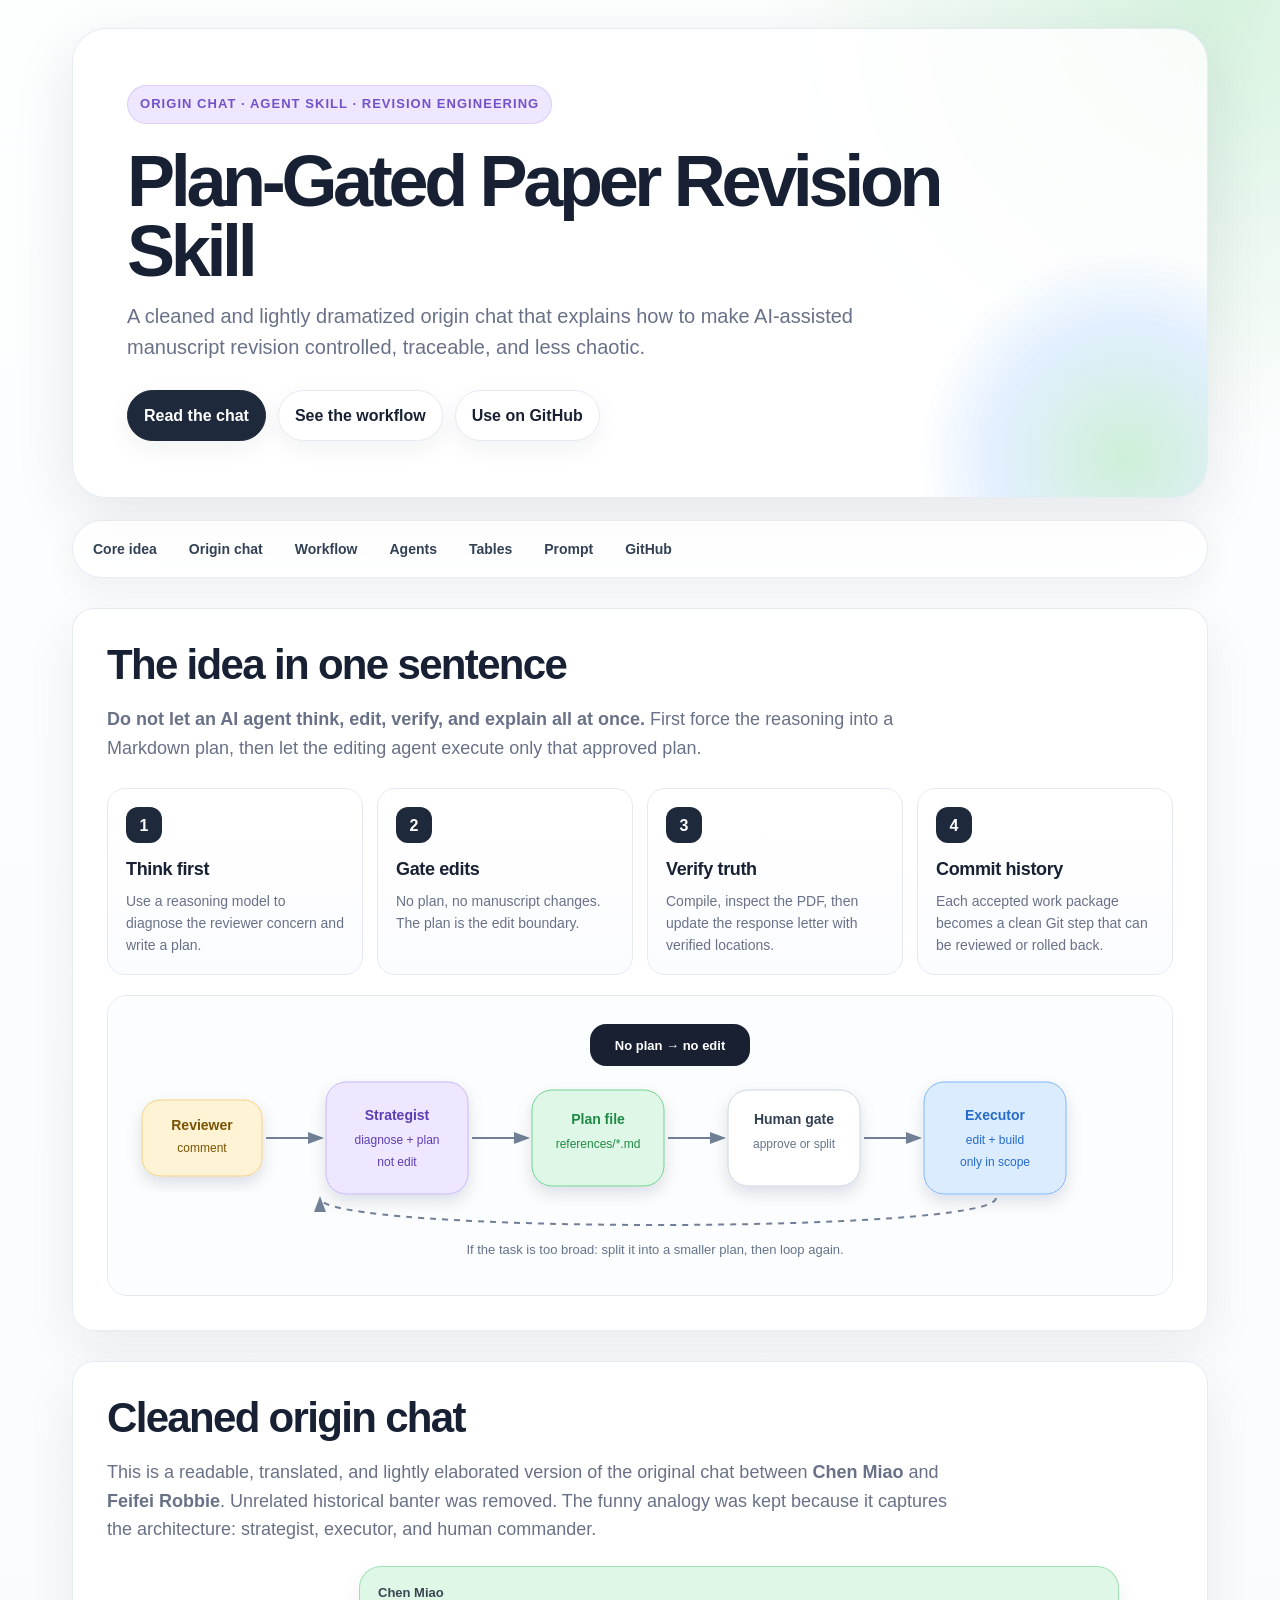
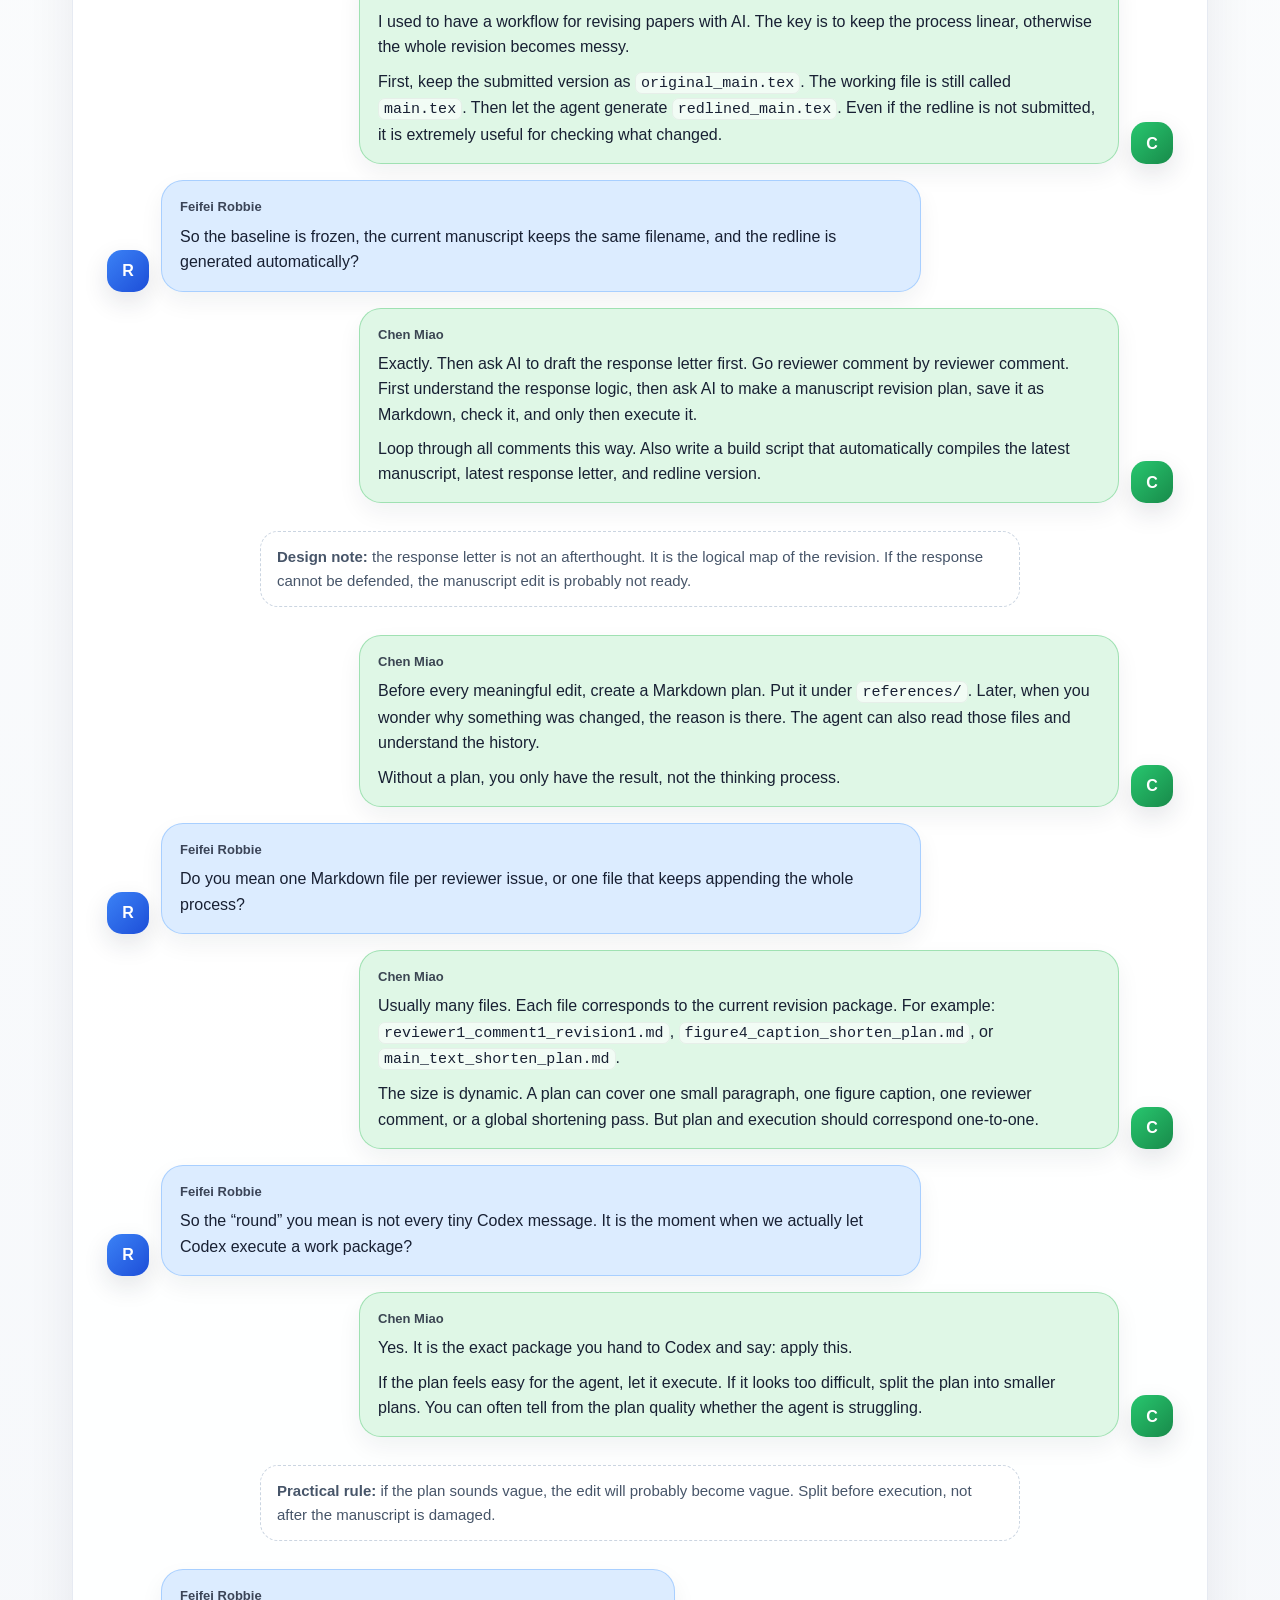
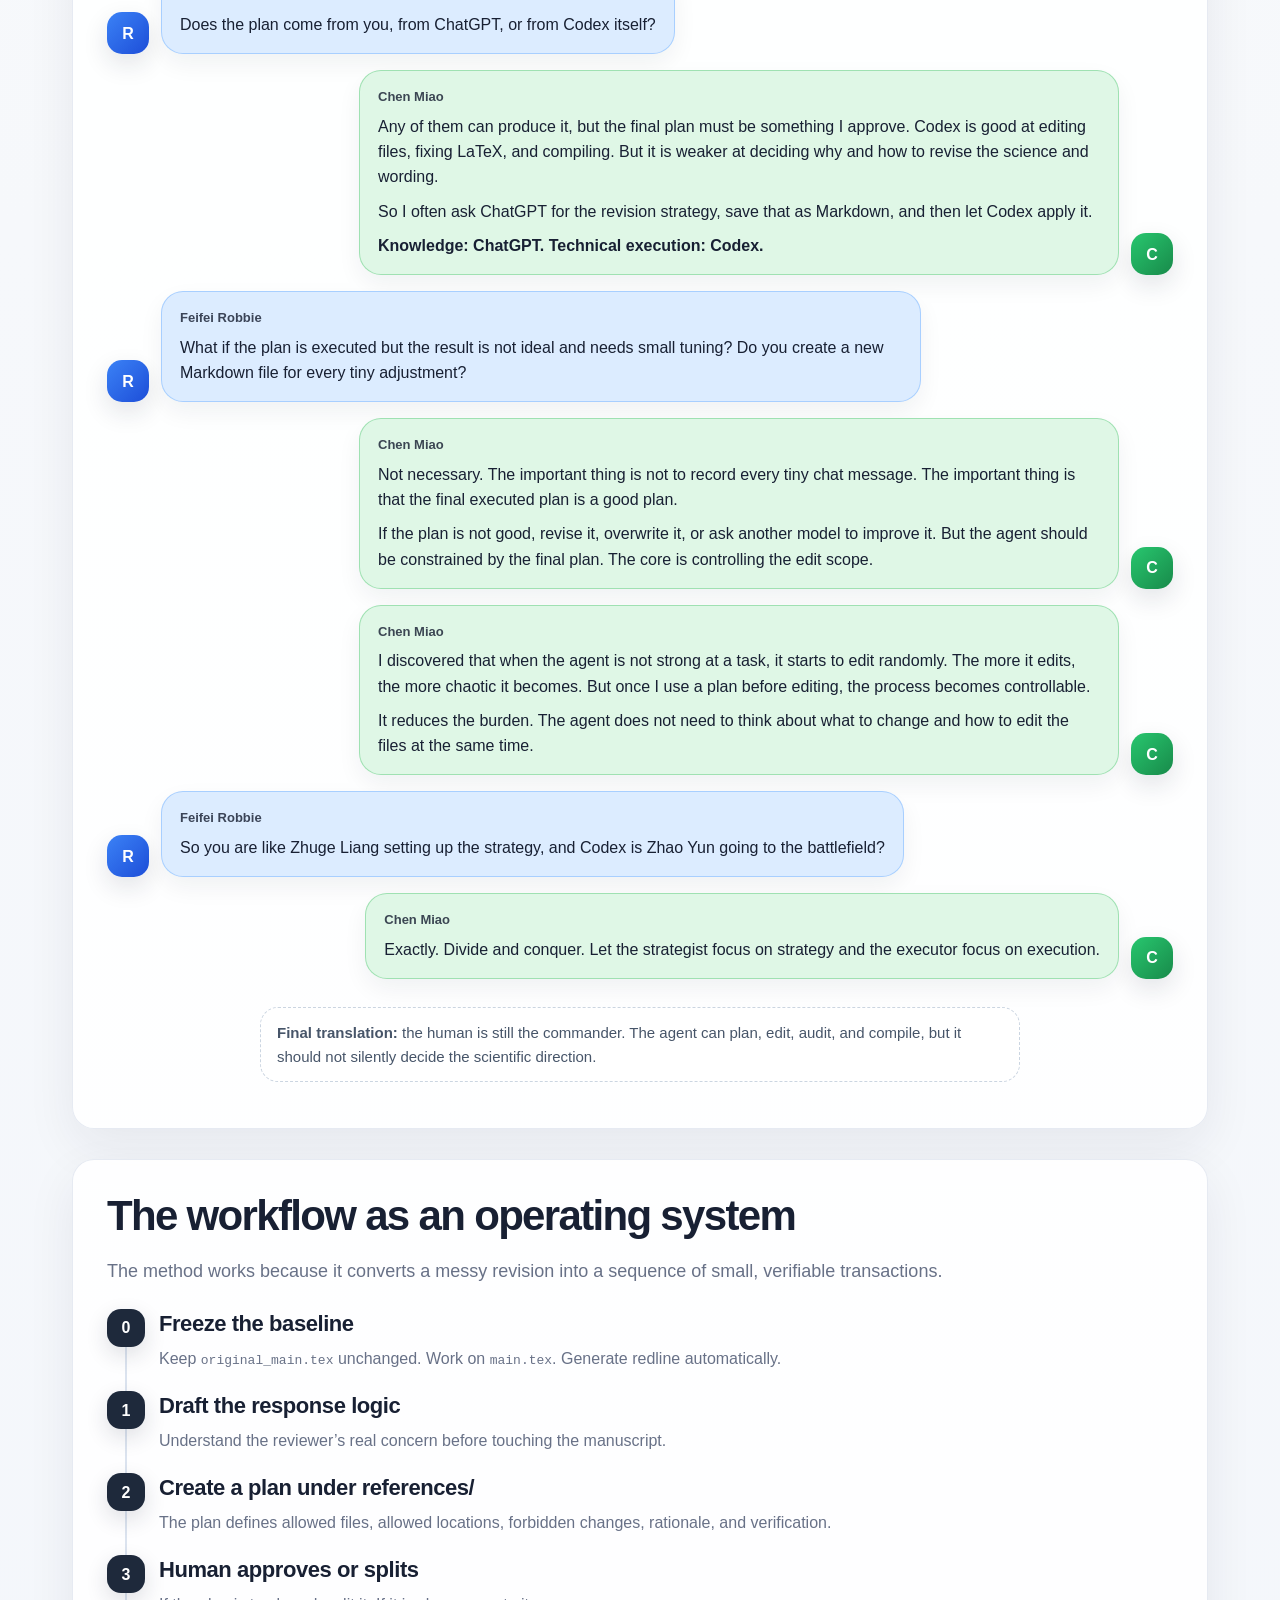
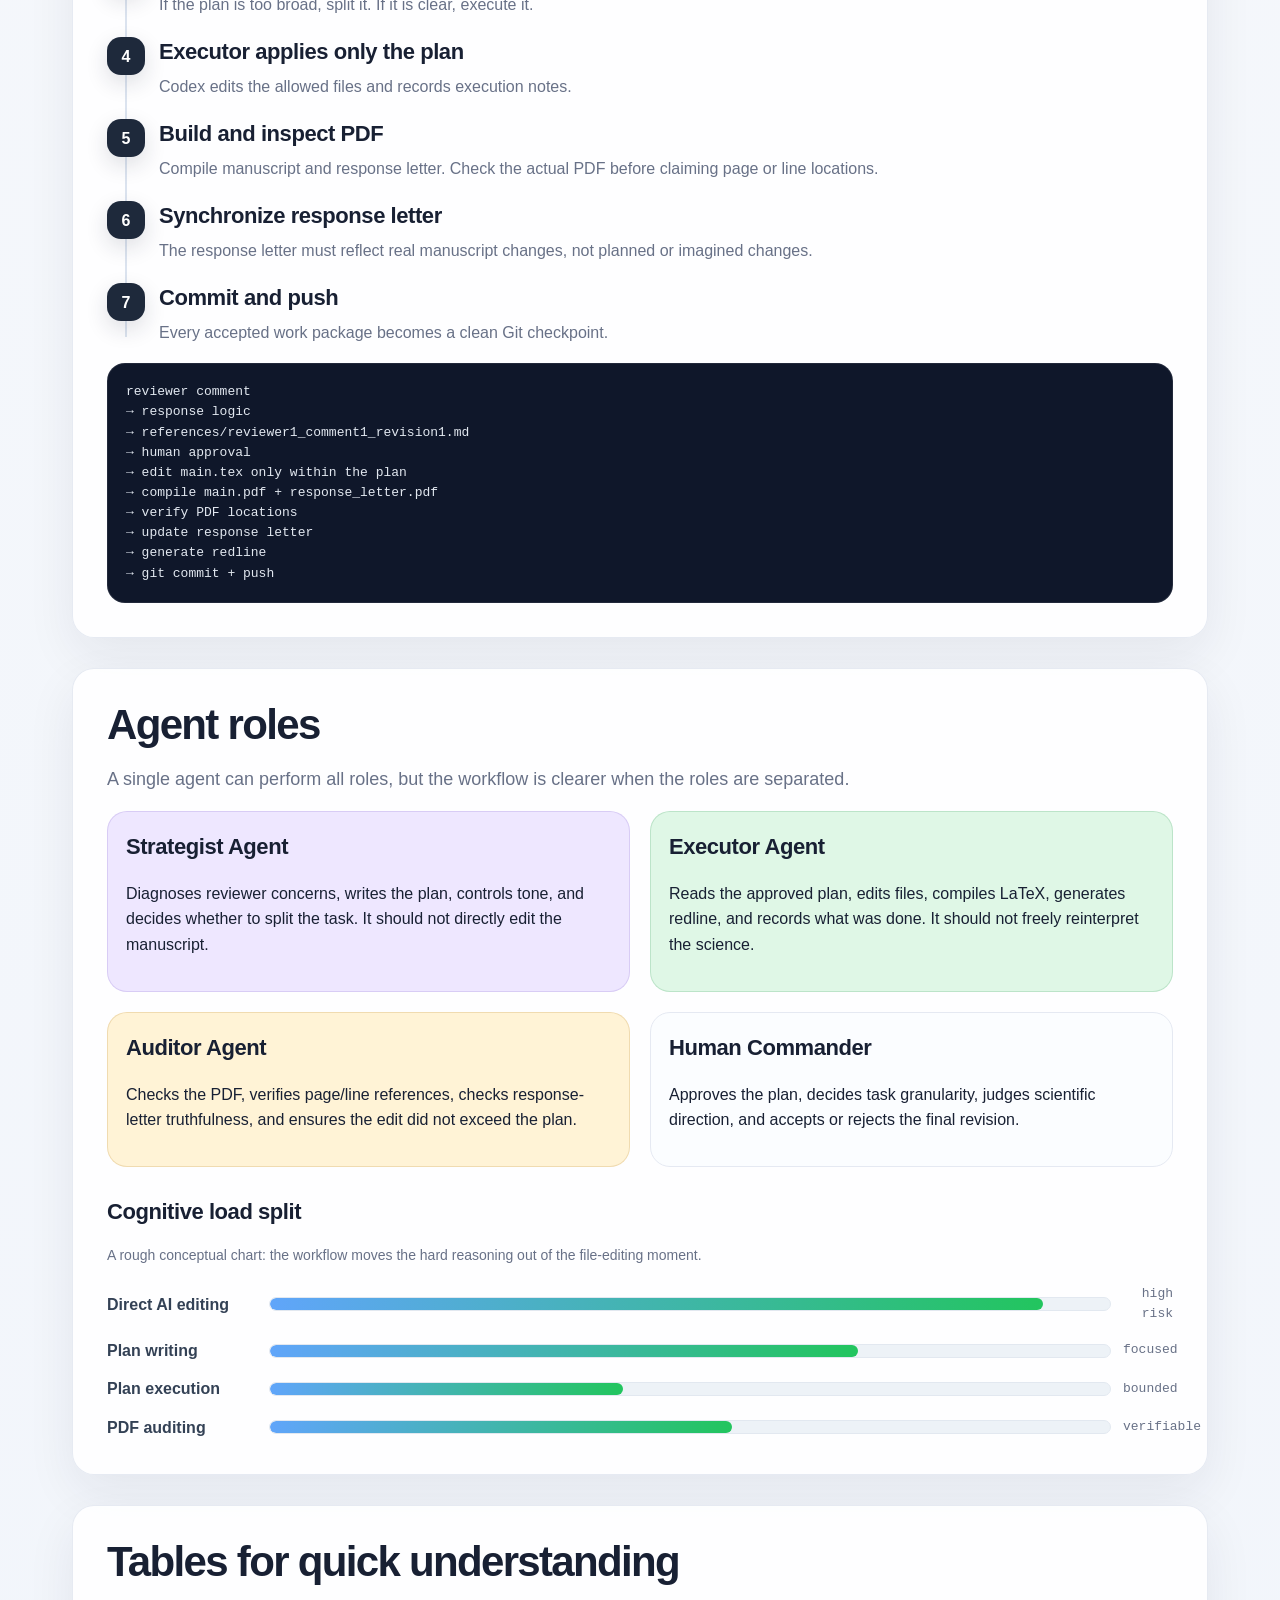
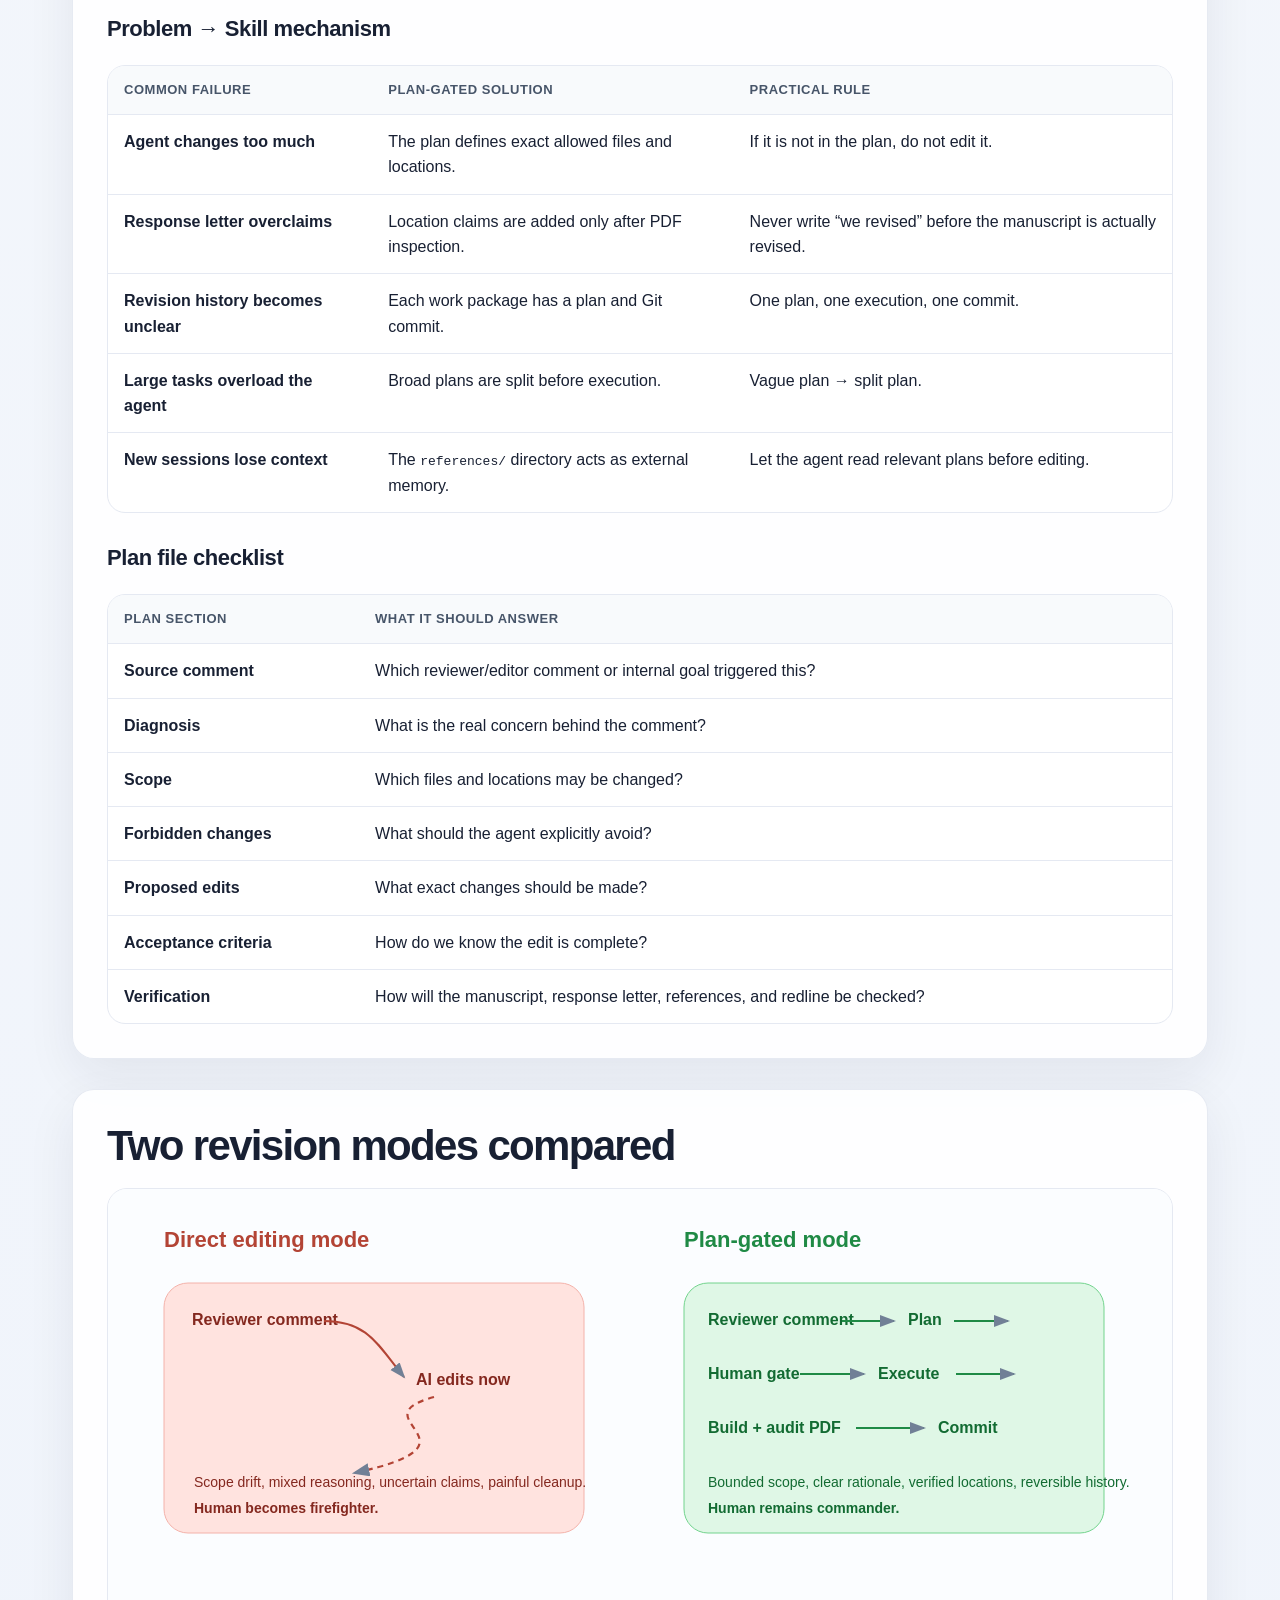
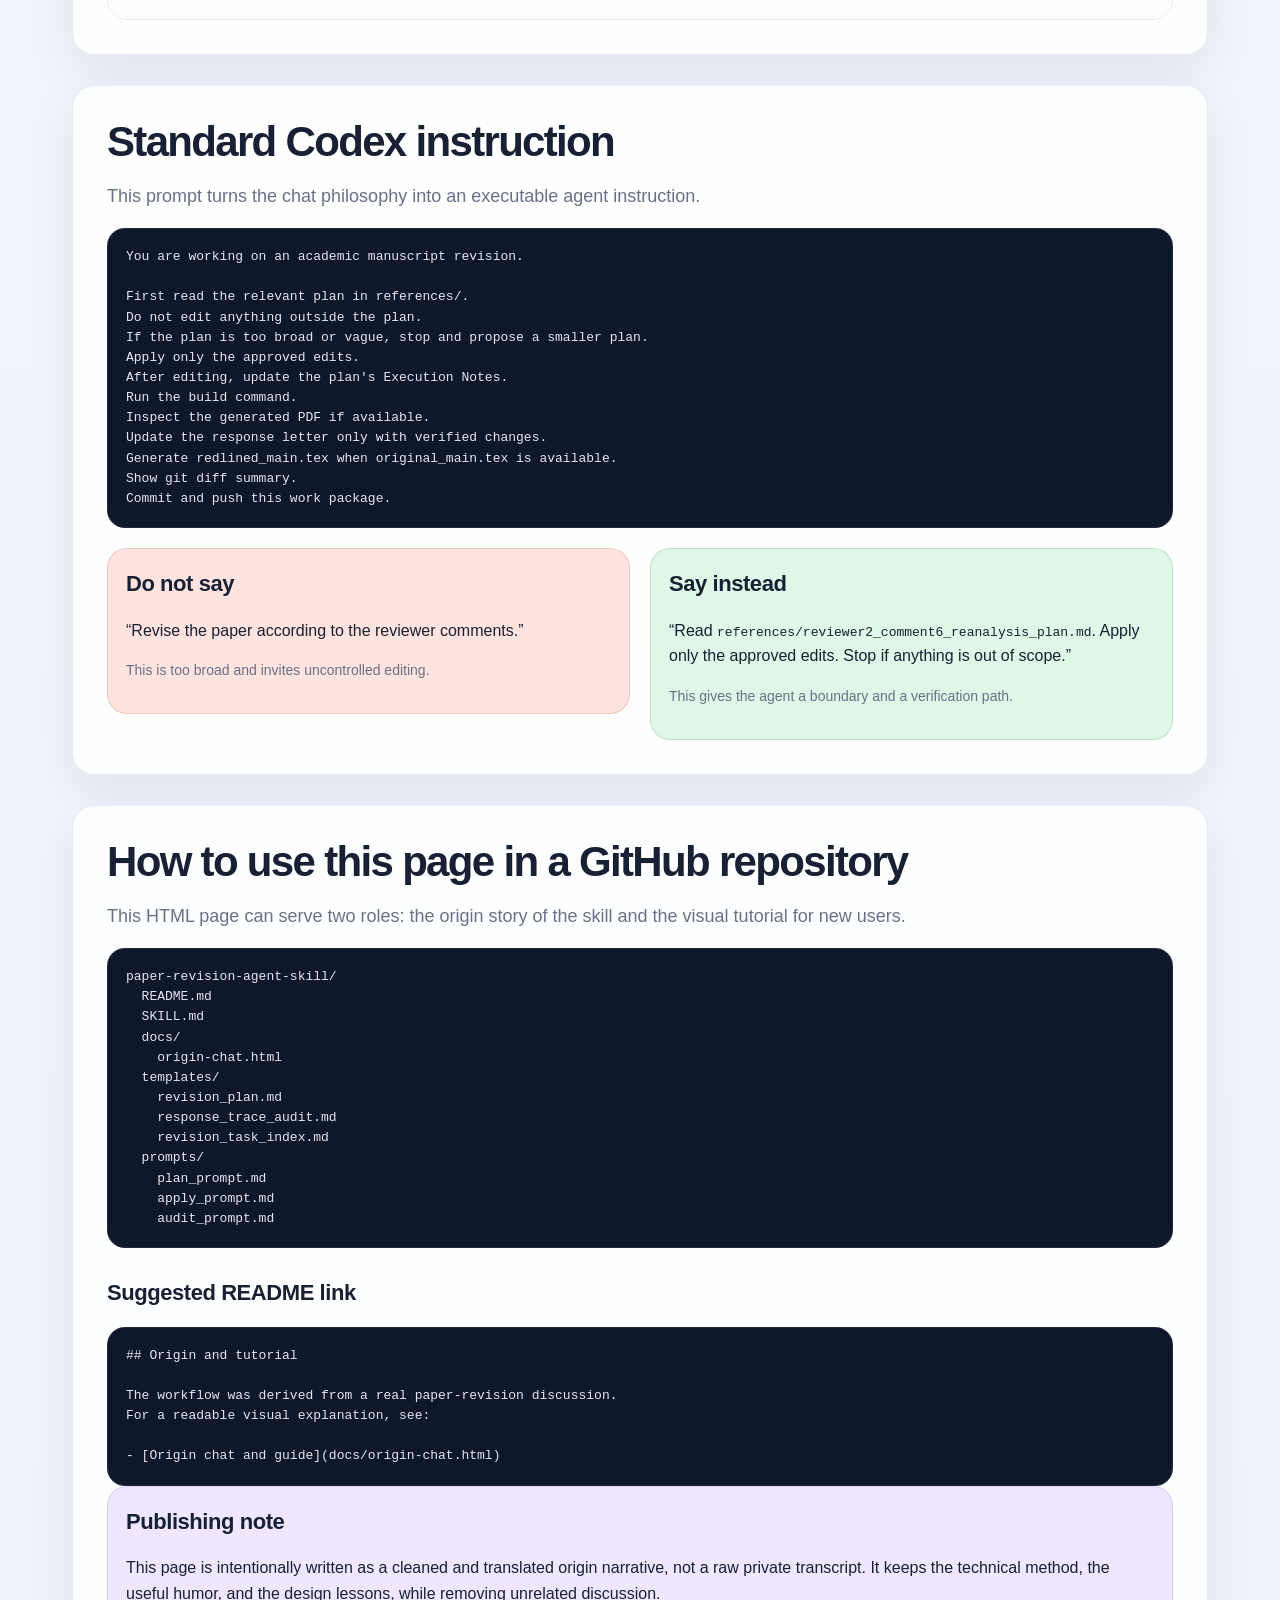
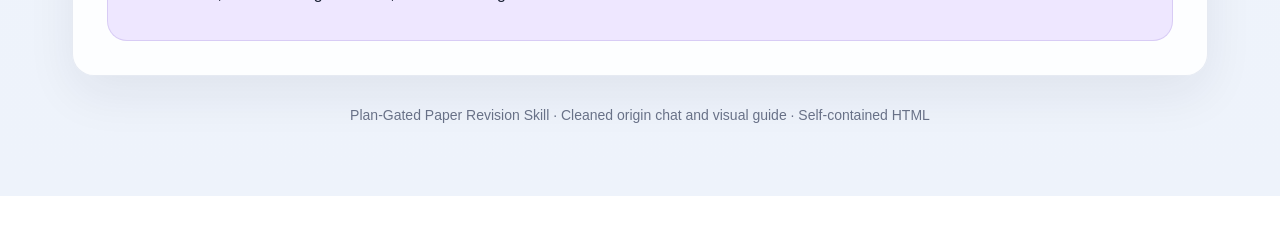
==== docs/origin-chat-downloaded-package.html @ bd3f69c6 "Import origin chat docs and templates" ====
<!doctype html>
<html lang="en">
<head>
  <meta charset="utf-8" />
  <meta name="viewport" content="width=device-width, initial-scale=1" />
  <title>Plan-Gated Paper Revision Skill — Origin Chat & Guide</title>
  <meta name="description" content="A cleaned, readable origin chat and practical guide for the Plan-Gated Paper Revision Skill." />
  <style>
    :root {
      --bg: #f6f8fb;
      --paper: #ffffff;
      --ink: #182033;
      --muted: #687187;
      --line: #e5e9f2;
      --blue: #dcecff;
      --blue-edge: #7fb8ff;
      --blue-strong: #246bca;
      --green: #dff7e6;
      --green-edge: #72d38d;
      --green-strong: #1f8a45;
      --purple: #eee7ff;
      --purple-strong: #7352c7;
      --amber: #fff3d6;
      --amber-strong: #ae7100;
      --red: #ffe3df;
      --red-strong: #b34435;
      --shadow: 0 18px 60px rgba(25, 33, 58, .10);
      --radius: 22px;
      --mono: ui-monospace, SFMono-Regular, Menlo, Monaco, Consolas, "Liberation Mono", monospace;
      --sans: -apple-system, BlinkMacSystemFont, "SF Pro Display", "SF Pro Text", Inter, Segoe UI, Roboto, Helvetica, Arial, sans-serif;
    }

    * { box-sizing: border-box; }
    html { scroll-behavior: smooth; }
    body {
      margin: 0;
      font-family: var(--sans);
      color: var(--ink);
      background:
        radial-gradient(circle at 8% -5%, rgba(127, 184, 255, .35), transparent 30rem),
        radial-gradient(circle at 95% 0%, rgba(114, 211, 141, .28), transparent 28rem),
        linear-gradient(180deg, #fdfefe 0%, var(--bg) 35%, #eef3fb 100%);
      line-height: 1.58;
    }

    a { color: var(--blue-strong); text-decoration: none; }
    a:hover { text-decoration: underline; }

    .page {
      max-width: 1180px;
      margin: 0 auto;
      padding: 28px 22px 70px;
    }

    .hero {
      position: relative;
      overflow: hidden;
      border: 1px solid rgba(229, 233, 242, .9);
      border-radius: 34px;
      background: rgba(255, 255, 255, .82);
      box-shadow: var(--shadow);
      padding: 56px 54px;
      backdrop-filter: blur(12px);
    }
    .hero:before {
      content: "";
      position: absolute;
      inset: auto -130px -170px auto;
      width: 420px;
      height: 420px;
      border-radius: 999px;
      background: radial-gradient(circle, rgba(114,211,141,.35), rgba(127,184,255,.22) 45%, transparent 70%);
      pointer-events: none;
    }
    .eyebrow {
      display: inline-flex;
      align-items: center;
      gap: 8px;
      font-size: 13px;
      letter-spacing: .08em;
      text-transform: uppercase;
      color: var(--purple-strong);
      background: var(--purple);
      border: 1px solid rgba(115,82,199,.16);
      border-radius: 999px;
      padding: 8px 12px;
      font-weight: 750;
    }
    h1 {
      margin: 22px 0 14px;
      font-size: clamp(38px, 6vw, 72px);
      line-height: .98;
      letter-spacing: -0.06em;
      max-width: 870px;
    }
    .subtitle {
      max-width: 770px;
      color: var(--muted);
      font-size: 20px;
      margin: 0;
    }
    .hero-actions {
      margin-top: 26px;
      display: flex;
      flex-wrap: wrap;
      gap: 12px;
    }
    .btn {
      display: inline-flex;
      align-items: center;
      justify-content: center;
      border-radius: 999px;
      padding: 12px 16px;
      font-weight: 740;
      border: 1px solid var(--line);
      background: white;
      color: var(--ink);
      box-shadow: 0 8px 24px rgba(25,33,58,.06);
    }
    .btn.primary {
      background: #1e293b;
      color: white;
      border-color: #1e293b;
    }

    .nav {
      position: sticky;
      top: 0;
      z-index: 4;
      margin: 22px 0;
      border: 1px solid rgba(229,233,242,.92);
      border-radius: 999px;
      background: rgba(255,255,255,.78);
      box-shadow: 0 12px 32px rgba(25,33,58,.06);
      backdrop-filter: blur(12px);
      padding: 8px;
      display: flex;
      gap: 8px;
      overflow-x: auto;
    }
    .nav a {
      white-space: nowrap;
      color: #334155;
      padding: 9px 12px;
      border-radius: 999px;
      font-weight: 650;
      font-size: 14px;
    }
    .nav a:hover {
      background: #f1f5f9;
      text-decoration: none;
    }

    section {
      margin-top: 30px;
      background: rgba(255,255,255,.88);
      border: 1px solid rgba(229,233,242,.95);
      border-radius: var(--radius);
      box-shadow: 0 18px 50px rgba(25,33,58,.07);
      padding: 34px;
    }
    section.flat { box-shadow: none; }
    h2 {
      margin: 0 0 14px;
      font-size: clamp(26px, 3.5vw, 42px);
      line-height: 1.05;
      letter-spacing: -0.04em;
    }
    h3 {
      margin: 28px 0 12px;
      font-size: 22px;
      letter-spacing: -0.02em;
    }
    .lead { color: var(--muted); font-size: 18px; max-width: 860px; }
    .small { color: var(--muted); font-size: 14px; }

    .cards {
      display: grid;
      grid-template-columns: repeat(4, 1fr);
      gap: 14px;
      margin-top: 26px;
    }
    .card {
      border: 1px solid var(--line);
      border-radius: 18px;
      padding: 18px;
      background: linear-gradient(180deg, #ffffff, #fbfcff);
      min-height: 150px;
    }
    .card .num {
      display: inline-grid;
      place-items: center;
      width: 36px;
      height: 36px;
      border-radius: 12px;
      color: white;
      background: #1e293b;
      font-weight: 800;
      margin-bottom: 12px;
    }
    .card h3 { margin: 0 0 6px; font-size: 18px; }
    .card p { margin: 0; color: var(--muted); font-size: 14px; }

    .diagram {
      overflow-x: auto;
      border: 1px solid var(--line);
      border-radius: 20px;
      background: #fbfdff;
      padding: 16px;
      margin-top: 20px;
    }
    svg text { font-family: var(--sans); }

    .chat-wrap {
      display: flex;
      flex-direction: column;
      gap: 16px;
      margin-top: 22px;
    }
    .msg-row {
      display: flex;
      align-items: flex-end;
      gap: 12px;
      max-width: 100%;
    }
    .msg-row.right { justify-content: flex-end; }
    .avatar {
      flex: 0 0 42px;
      width: 42px;
      height: 42px;
      border-radius: 15px;
      display: grid;
      place-items: center;
      color: white;
      font-weight: 850;
      box-shadow: 0 10px 26px rgba(25,33,58,.12);
    }
    .avatar.blue { background: linear-gradient(135deg, #3b82f6, #1d4ed8); }
    .avatar.green { background: linear-gradient(135deg, #28c76f, #188a4a); }
    .bubble {
      max-width: 760px;
      border-radius: 22px;
      padding: 16px 18px;
      border: 1px solid var(--line);
      box-shadow: 0 10px 25px rgba(25,33,58,.06);
      position: relative;
    }
    .bubble.blue {
      background: var(--blue);
      border-color: rgba(127,184,255,.55);
    }
    .bubble.green {
      background: var(--green);
      border-color: rgba(114,211,141,.58);
    }
    .bubble .name {
      font-size: 13px;
      font-weight: 820;
      margin-bottom: 6px;
      opacity: .82;
    }
    .bubble p { margin: 0 0 9px; }
    .bubble p:last-child { margin-bottom: 0; }
    .bubble ul { margin: 8px 0 0 20px; padding: 0; }
    .bubble code, .inline-code {
      font-family: var(--mono);
      font-size: .94em;
      background: rgba(255,255,255,.62);
      border: 1px solid rgba(0,0,0,.05);
      border-radius: 7px;
      padding: 1px 5px;
    }
    .aside-note {
      margin: 12px auto;
      max-width: 760px;
      background: #ffffff;
      border: 1px dashed #cbd5e1;
      color: #475569;
      border-radius: 18px;
      padding: 13px 16px;
      font-size: 15px;
    }

    .two-col {
      display: grid;
      grid-template-columns: 1fr 1fr;
      gap: 20px;
      align-items: start;
    }
    .callout {
      border-radius: 20px;
      border: 1px solid var(--line);
      padding: 18px;
      background: #fbfdff;
    }
    .callout h3 { margin-top: 0; }
    .callout.warning { background: var(--amber); border-color: rgba(174,113,0,.18); }
    .callout.success { background: var(--green); border-color: rgba(31,138,69,.18); }
    .callout.danger { background: var(--red); border-color: rgba(179,68,53,.18); }
    .callout.purple { background: var(--purple); border-color: rgba(115,82,199,.18); }

    table {
      width: 100%;
      border-collapse: separate;
      border-spacing: 0;
      overflow: hidden;
      border: 1px solid var(--line);
      border-radius: 18px;
      background: white;
      margin-top: 18px;
    }
    th, td {
      padding: 14px 16px;
      text-align: left;
      vertical-align: top;
      border-bottom: 1px solid var(--line);
    }
    th {
      background: #f8fafc;
      font-size: 13px;
      letter-spacing: .04em;
      text-transform: uppercase;
      color: #475569;
    }
    tr:last-child td { border-bottom: none; }
    td:first-child { font-weight: 720; }

    pre {
      margin: 16px 0 0;
      padding: 18px;
      border-radius: 18px;
      background: #0f172a;
      color: #e2e8f0;
      overflow-x: auto;
      font-family: var(--mono);
      font-size: 13px;
      line-height: 1.55;
      border: 1px solid rgba(255,255,255,.08);
    }

    .bars { display: grid; gap: 13px; margin-top: 18px; }
    .bar-line { display: grid; grid-template-columns: 150px 1fr 50px; gap: 12px; align-items: center; }
    .bar-label { color: #334155; font-weight: 700; }
    .bar-track { height: 14px; border-radius: 999px; background: #edf2f7; overflow: hidden; border: 1px solid #e2e8f0; }
    .bar-fill { height: 100%; border-radius: 999px; background: linear-gradient(90deg, #60a5fa, #22c55e); }
    .bar-value { text-align: right; color: var(--muted); font-family: var(--mono); font-size: 13px; }

    .timeline { margin-top: 22px; position: relative; }
    .timeline:before {
      content: "";
      position: absolute;
      left: 18px;
      top: 8px;
      bottom: 8px;
      width: 2px;
      background: #dbe3ef;
    }
    .tl-item {
      position: relative;
      padding-left: 52px;
      margin: 18px 0;
    }
    .tl-dot {
      position: absolute;
      left: 0;
      top: 2px;
      width: 38px;
      height: 38px;
      border-radius: 14px;
      display: grid;
      place-items: center;
      background: #1e293b;
      color: white;
      font-weight: 850;
      box-shadow: 0 8px 22px rgba(25,33,58,.14);
    }
    .tl-item h3 { margin: 0 0 4px; }
    .tl-item p { margin: 0; color: var(--muted); }

    .footer {
      margin: 28px 0 0;
      text-align: center;
      color: var(--muted);
      font-size: 14px;
    }

    @media (max-width: 880px) {
      .hero { padding: 38px 26px; }
      .cards, .two-col { grid-template-columns: 1fr; }
      section { padding: 24px; }
      .bubble { max-width: calc(100vw - 110px); }
      .bar-line { grid-template-columns: 1fr; gap: 6px; }
      .bar-value { text-align: left; }
    }

    @media print {
      body { background: white; }
      .nav, .hero-actions { display: none; }
      section, .hero { box-shadow: none; break-inside: avoid; }
      .bubble { box-shadow: none; }
    }
  </style>
</head>
<body>
  <main class="page">
    <header class="hero">
      <span class="eyebrow">Origin chat · Agent skill · Revision engineering</span>
      <h1>Plan-Gated Paper Revision Skill</h1>
      <p class="subtitle">A cleaned and lightly dramatized origin chat that explains how to make AI-assisted manuscript revision controlled, traceable, and less chaotic.</p>
      <div class="hero-actions">
        <a class="btn primary" href="#chat">Read the chat</a>
        <a class="btn" href="#workflow">See the workflow</a>
        <a class="btn" href="#github">Use on GitHub</a>
      </div>
    </header>

    <nav class="nav" aria-label="Table of contents">
      <a href="#idea">Core idea</a>
      <a href="#chat">Origin chat</a>
      <a href="#workflow">Workflow</a>
      <a href="#roles">Agents</a>
      <a href="#tables">Tables</a>
      <a href="#prompt">Prompt</a>
      <a href="#github">GitHub</a>
    </nav>

    <section id="idea">
      <h2>The idea in one sentence</h2>
      <p class="lead"><strong>Do not let an AI agent think, edit, verify, and explain all at once.</strong> First force the reasoning into a Markdown plan, then let the editing agent execute only that approved plan.</p>
      <div class="cards">
        <article class="card">
          <div class="num">1</div>
          <h3>Think first</h3>
          <p>Use a reasoning model to diagnose the reviewer concern and write a plan.</p>
        </article>
        <article class="card">
          <div class="num">2</div>
          <h3>Gate edits</h3>
          <p>No plan, no manuscript changes. The plan is the edit boundary.</p>
        </article>
        <article class="card">
          <div class="num">3</div>
          <h3>Verify truth</h3>
          <p>Compile, inspect the PDF, then update the response letter with verified locations.</p>
        </article>
        <article class="card">
          <div class="num">4</div>
          <h3>Commit history</h3>
          <p>Each accepted work package becomes a clean Git step that can be reviewed or rolled back.</p>
        </article>
      </div>

      <div class="diagram" aria-label="Plan gated workflow diagram">
        <svg width="1040" height="260" viewBox="0 0 1040 260" role="img" aria-label="Reviewer comment goes to strategist, plan, human approval, executor, build, auditor, response letter and git.">
          <defs>
            <marker id="arrow" markerWidth="10" markerHeight="10" refX="7" refY="3" orient="auto" markerUnits="strokeWidth">
              <path d="M0,0 L0,6 L8,3 z" fill="#718096" />
            </marker>
            <filter id="softShadow" x="-20%" y="-20%" width="140%" height="140%">
              <feDropShadow dx="0" dy="7" stdDeviation="8" flood-color="#19213a" flood-opacity="0.12"/>
            </filter>
          </defs>
          <rect x="18" y="88" width="120" height="76" rx="18" fill="#fff3d6" stroke="#f3d084" filter="url(#softShadow)" />
          <text x="78" y="118" text-anchor="middle" font-size="14" font-weight="800" fill="#7a5200">Reviewer</text>
          <text x="78" y="140" text-anchor="middle" font-size="12" fill="#7a5200">comment</text>

          <path d="M142 126 C168 126 174 126 198 126" stroke="#718096" stroke-width="2" fill="none" marker-end="url(#arrow)"/>

          <rect x="202" y="70" width="142" height="112" rx="20" fill="#eee7ff" stroke="#c7b8ff" filter="url(#softShadow)" />
          <text x="273" y="108" text-anchor="middle" font-size="14" font-weight="800" fill="#5d3eb2">Strategist</text>
          <text x="273" y="132" text-anchor="middle" font-size="12" fill="#5d3eb2">diagnose + plan</text>
          <text x="273" y="154" text-anchor="middle" font-size="12" fill="#5d3eb2">not edit</text>

          <path d="M348 126 C374 126 380 126 404 126" stroke="#718096" stroke-width="2" fill="none" marker-end="url(#arrow)"/>

          <rect x="408" y="78" width="132" height="96" rx="20" fill="#dff7e6" stroke="#72d38d" filter="url(#softShadow)" />
          <text x="474" y="112" text-anchor="middle" font-size="14" font-weight="800" fill="#1f8a45">Plan file</text>
          <text x="474" y="136" text-anchor="middle" font-size="12" fill="#1f8a45">references/*.md</text>

          <path d="M544 126 C570 126 576 126 600 126" stroke="#718096" stroke-width="2" fill="none" marker-end="url(#arrow)"/>

          <rect x="604" y="78" width="132" height="96" rx="20" fill="#ffffff" stroke="#cbd5e1" filter="url(#softShadow)" />
          <text x="670" y="112" text-anchor="middle" font-size="14" font-weight="800" fill="#334155">Human gate</text>
          <text x="670" y="136" text-anchor="middle" font-size="12" fill="#64748b">approve or split</text>

          <path d="M740 126 C766 126 772 126 796 126" stroke="#718096" stroke-width="2" fill="none" marker-end="url(#arrow)"/>

          <rect x="800" y="70" width="142" height="112" rx="20" fill="#dcecff" stroke="#7fb8ff" filter="url(#softShadow)" />
          <text x="871" y="108" text-anchor="middle" font-size="14" font-weight="800" fill="#246bca">Executor</text>
          <text x="871" y="132" text-anchor="middle" font-size="12" fill="#246bca">edit + build</text>
          <text x="871" y="154" text-anchor="middle" font-size="12" fill="#246bca">only in scope</text>

          <path d="M872 186 C872 222 196 222 196 186" stroke="#718096" stroke-width="2" fill="none" stroke-dasharray="6 6" marker-end="url(#arrow)"/>
          <text x="531" y="242" text-anchor="middle" font-size="13" fill="#64748b">If the task is too broad: split it into a smaller plan, then loop again.</text>

          <rect x="466" y="12" width="160" height="42" rx="16" fill="#0f172a" opacity=".96"/>
          <text x="546" y="38" text-anchor="middle" font-size="13" font-weight="800" fill="#fff">No plan → no edit</text>
        </svg>
      </div>
    </section>

    <section id="chat">
      <h2>Cleaned origin chat</h2>
      <p class="lead">This is a readable, translated, and lightly elaborated version of the original chat between <strong>Chen Miao</strong> and <strong>Feifei Robbie</strong>. Unrelated historical banter was removed. The funny analogy was kept because it captures the architecture: strategist, executor, and human commander.</p>

      <div class="chat-wrap">
        <div class="msg-row right">
          <div class="bubble green">
            <div class="name">Chen Miao</div>
            <p>I used to have a workflow for revising papers with AI. The key is to keep the process linear, otherwise the whole revision becomes messy.</p>
            <p>First, keep the submitted version as <code>original_main.tex</code>. The working file is still called <code>main.tex</code>. Then let the agent generate <code>redlined_main.tex</code>. Even if the redline is not submitted, it is extremely useful for checking what changed.</p>
          </div>
          <div class="avatar green">C</div>
        </div>

        <div class="msg-row">
          <div class="avatar blue">R</div>
          <div class="bubble blue">
            <div class="name">Feifei Robbie</div>
            <p>So the baseline is frozen, the current manuscript keeps the same filename, and the redline is generated automatically?</p>
          </div>
        </div>

        <div class="msg-row right">
          <div class="bubble green">
            <div class="name">Chen Miao</div>
            <p>Exactly. Then ask AI to draft the response letter first. Go reviewer comment by reviewer comment. First understand the response logic, then ask AI to make a manuscript revision plan, save it as Markdown, check it, and only then execute it.</p>
            <p>Loop through all comments this way. Also write a build script that automatically compiles the latest manuscript, latest response letter, and redline version.</p>
          </div>
          <div class="avatar green">C</div>
        </div>

        <div class="aside-note"><strong>Design note:</strong> the response letter is not an afterthought. It is the logical map of the revision. If the response cannot be defended, the manuscript edit is probably not ready.</div>

        <div class="msg-row right">
          <div class="bubble green">
            <div class="name">Chen Miao</div>
            <p>Before every meaningful edit, create a Markdown plan. Put it under <code>references/</code>. Later, when you wonder why something was changed, the reason is there. The agent can also read those files and understand the history.</p>
            <p>Without a plan, you only have the result, not the thinking process.</p>
          </div>
          <div class="avatar green">C</div>
        </div>

        <div class="msg-row">
          <div class="avatar blue">R</div>
          <div class="bubble blue">
            <div class="name">Feifei Robbie</div>
            <p>Do you mean one Markdown file per reviewer issue, or one file that keeps appending the whole process?</p>
          </div>
        </div>

        <div class="msg-row right">
          <div class="bubble green">
            <div class="name">Chen Miao</div>
            <p>Usually many files. Each file corresponds to the current revision package. For example: <code>reviewer1_comment1_revision1.md</code>, <code>figure4_caption_shorten_plan.md</code>, or <code>main_text_shorten_plan.md</code>.</p>
            <p>The size is dynamic. A plan can cover one small paragraph, one figure caption, one reviewer comment, or a global shortening pass. But plan and execution should correspond one-to-one.</p>
          </div>
          <div class="avatar green">C</div>
        </div>

        <div class="msg-row">
          <div class="avatar blue">R</div>
          <div class="bubble blue">
            <div class="name">Feifei Robbie</div>
            <p>So the “round” you mean is not every tiny Codex message. It is the moment when we actually let Codex execute a work package?</p>
          </div>
        </div>

        <div class="msg-row right">
          <div class="bubble green">
            <div class="name">Chen Miao</div>
            <p>Yes. It is the exact package you hand to Codex and say: apply this.</p>
            <p>If the plan feels easy for the agent, let it execute. If it looks too difficult, split the plan into smaller plans. You can often tell from the plan quality whether the agent is struggling.</p>
          </div>
          <div class="avatar green">C</div>
        </div>

        <div class="aside-note"><strong>Practical rule:</strong> if the plan sounds vague, the edit will probably become vague. Split before execution, not after the manuscript is damaged.</div>

        <div class="msg-row">
          <div class="avatar blue">R</div>
          <div class="bubble blue">
            <div class="name">Feifei Robbie</div>
            <p>Does the plan come from you, from ChatGPT, or from Codex itself?</p>
          </div>
        </div>

        <div class="msg-row right">
          <div class="bubble green">
            <div class="name">Chen Miao</div>
            <p>Any of them can produce it, but the final plan must be something I approve. Codex is good at editing files, fixing LaTeX, and compiling. But it is weaker at deciding why and how to revise the science and wording.</p>
            <p>So I often ask ChatGPT for the revision strategy, save that as Markdown, and then let Codex apply it.</p>
            <p><strong>Knowledge: ChatGPT. Technical execution: Codex.</strong></p>
          </div>
          <div class="avatar green">C</div>
        </div>

        <div class="msg-row">
          <div class="avatar blue">R</div>
          <div class="bubble blue">
            <div class="name">Feifei Robbie</div>
            <p>What if the plan is executed but the result is not ideal and needs small tuning? Do you create a new Markdown file for every tiny adjustment?</p>
          </div>
        </div>

        <div class="msg-row right">
          <div class="bubble green">
            <div class="name">Chen Miao</div>
            <p>Not necessary. The important thing is not to record every tiny chat message. The important thing is that the final executed plan is a good plan.</p>
            <p>If the plan is not good, revise it, overwrite it, or ask another model to improve it. But the agent should be constrained by the final plan. The core is controlling the edit scope.</p>
          </div>
          <div class="avatar green">C</div>
        </div>

        <div class="msg-row right">
          <div class="bubble green">
            <div class="name">Chen Miao</div>
            <p>I discovered that when the agent is not strong at a task, it starts to edit randomly. The more it edits, the more chaotic it becomes. But once I use a plan before editing, the process becomes controllable.</p>
            <p>It reduces the burden. The agent does not need to think about what to change and how to edit the files at the same time.</p>
          </div>
          <div class="avatar green">C</div>
        </div>

        <div class="msg-row">
          <div class="avatar blue">R</div>
          <div class="bubble blue">
            <div class="name">Feifei Robbie</div>
            <p>So you are like Zhuge Liang setting up the strategy, and Codex is Zhao Yun going to the battlefield?</p>
          </div>
        </div>

        <div class="msg-row right">
          <div class="bubble green">
            <div class="name">Chen Miao</div>
            <p>Exactly. Divide and conquer. Let the strategist focus on strategy and the executor focus on execution.</p>
          </div>
          <div class="avatar green">C</div>
        </div>

        <div class="aside-note"><strong>Final translation:</strong> the human is still the commander. The agent can plan, edit, audit, and compile, but it should not silently decide the scientific direction.</div>
      </div>
    </section>

    <section id="workflow">
      <h2>The workflow as an operating system</h2>
      <p class="lead">The method works because it converts a messy revision into a sequence of small, verifiable transactions.</p>

      <div class="timeline">
        <div class="tl-item">
          <div class="tl-dot">0</div>
          <h3>Freeze the baseline</h3>
          <p>Keep <code>original_main.tex</code> unchanged. Work on <code>main.tex</code>. Generate redline automatically.</p>
        </div>
        <div class="tl-item">
          <div class="tl-dot">1</div>
          <h3>Draft the response logic</h3>
          <p>Understand the reviewer’s real concern before touching the manuscript.</p>
        </div>
        <div class="tl-item">
          <div class="tl-dot">2</div>
          <h3>Create a plan under references/</h3>
          <p>The plan defines allowed files, allowed locations, forbidden changes, rationale, and verification.</p>
        </div>
        <div class="tl-item">
          <div class="tl-dot">3</div>
          <h3>Human approves or splits</h3>
          <p>If the plan is too broad, split it. If it is clear, execute it.</p>
        </div>
        <div class="tl-item">
          <div class="tl-dot">4</div>
          <h3>Executor applies only the plan</h3>
          <p>Codex edits the allowed files and records execution notes.</p>
        </div>
        <div class="tl-item">
          <div class="tl-dot">5</div>
          <h3>Build and inspect PDF</h3>
          <p>Compile manuscript and response letter. Check the actual PDF before claiming page or line locations.</p>
        </div>
        <div class="tl-item">
          <div class="tl-dot">6</div>
          <h3>Synchronize response letter</h3>
          <p>The response letter must reflect real manuscript changes, not planned or imagined changes.</p>
        </div>
        <div class="tl-item">
          <div class="tl-dot">7</div>
          <h3>Commit and push</h3>
          <p>Every accepted work package becomes a clean Git checkpoint.</p>
        </div>
      </div>

      <pre><code>reviewer comment
→ response logic
→ references/reviewer1_comment1_revision1.md
→ human approval
→ edit main.tex only within the plan
→ compile main.pdf + response_letter.pdf
→ verify PDF locations
→ update response letter
→ generate redline
→ git commit + push</code></pre>
    </section>

    <section id="roles">
      <h2>Agent roles</h2>
      <p class="lead">A single agent can perform all roles, but the workflow is clearer when the roles are separated.</p>
      <div class="two-col">
        <div class="callout purple">
          <h3>Strategist Agent</h3>
          <p>Diagnoses reviewer concerns, writes the plan, controls tone, and decides whether to split the task. It should not directly edit the manuscript.</p>
        </div>
        <div class="callout success">
          <h3>Executor Agent</h3>
          <p>Reads the approved plan, edits files, compiles LaTeX, generates redline, and records what was done. It should not freely reinterpret the science.</p>
        </div>
        <div class="callout warning">
          <h3>Auditor Agent</h3>
          <p>Checks the PDF, verifies page/line references, checks response-letter truthfulness, and ensures the edit did not exceed the plan.</p>
        </div>
        <div class="callout">
          <h3>Human Commander</h3>
          <p>Approves the plan, decides task granularity, judges scientific direction, and accepts or rejects the final revision.</p>
        </div>
      </div>

      <h3>Cognitive load split</h3>
      <p class="small">A rough conceptual chart: the workflow moves the hard reasoning out of the file-editing moment.</p>
      <div class="bars">
        <div class="bar-line"><div class="bar-label">Direct AI editing</div><div class="bar-track"><div class="bar-fill" style="width: 92%"></div></div><div class="bar-value">high risk</div></div>
        <div class="bar-line"><div class="bar-label">Plan writing</div><div class="bar-track"><div class="bar-fill" style="width: 70%"></div></div><div class="bar-value">focused</div></div>
        <div class="bar-line"><div class="bar-label">Plan execution</div><div class="bar-track"><div class="bar-fill" style="width: 42%"></div></div><div class="bar-value">bounded</div></div>
        <div class="bar-line"><div class="bar-label">PDF auditing</div><div class="bar-track"><div class="bar-fill" style="width: 55%"></div></div><div class="bar-value">verifiable</div></div>
      </div>
    </section>

    <section id="tables">
      <h2>Tables for quick understanding</h2>

      <h3>Problem → Skill mechanism</h3>
      <table>
        <thead>
          <tr><th>Common failure</th><th>Plan-gated solution</th><th>Practical rule</th></tr>
        </thead>
        <tbody>
          <tr><td>Agent changes too much</td><td>The plan defines exact allowed files and locations.</td><td>If it is not in the plan, do not edit it.</td></tr>
          <tr><td>Response letter overclaims</td><td>Location claims are added only after PDF inspection.</td><td>Never write “we revised” before the manuscript is actually revised.</td></tr>
          <tr><td>Revision history becomes unclear</td><td>Each work package has a plan and Git commit.</td><td>One plan, one execution, one commit.</td></tr>
          <tr><td>Large tasks overload the agent</td><td>Broad plans are split before execution.</td><td>Vague plan → split plan.</td></tr>
          <tr><td>New sessions lose context</td><td>The <code>references/</code> directory acts as external memory.</td><td>Let the agent read relevant plans before editing.</td></tr>
        </tbody>
      </table>

      <h3>Plan file checklist</h3>
      <table>
        <thead>
          <tr><th>Plan section</th><th>What it should answer</th></tr>
        </thead>
        <tbody>
          <tr><td>Source comment</td><td>Which reviewer/editor comment or internal goal triggered this?</td></tr>
          <tr><td>Diagnosis</td><td>What is the real concern behind the comment?</td></tr>
          <tr><td>Scope</td><td>Which files and locations may be changed?</td></tr>
          <tr><td>Forbidden changes</td><td>What should the agent explicitly avoid?</td></tr>
          <tr><td>Proposed edits</td><td>What exact changes should be made?</td></tr>
          <tr><td>Acceptance criteria</td><td>How do we know the edit is complete?</td></tr>
          <tr><td>Verification</td><td>How will the manuscript, response letter, references, and redline be checked?</td></tr>
        </tbody>
      </table>
    </section>

    <section>
      <h2>Two revision modes compared</h2>
      <div class="diagram" aria-label="Comparison between direct edit and plan-gated edit">
        <svg width="1040" height="390" viewBox="0 0 1040 390" role="img" aria-label="Comparison between direct AI editing and plan-gated editing.">
          <defs>
            <marker id="arrow2" markerWidth="10" markerHeight="10" refX="7" refY="3" orient="auto" markerUnits="strokeWidth"><path d="M0,0 L0,6 L8,3 z" fill="#718096" /></marker>
          </defs>
          <text x="40" y="42" font-size="22" font-weight="850" fill="#b34435">Direct editing mode</text>
          <text x="560" y="42" font-size="22" font-weight="850" fill="#1f8a45">Plan-gated mode</text>

          <g transform="translate(40,78)">
            <rect x="0" y="0" width="420" height="250" rx="24" fill="#ffe3df" stroke="#f3b2aa"/>
            <text x="28" y="42" font-size="16" font-weight="800" fill="#84281f">Reviewer comment</text>
            <path d="M160 38 C205 38 215 64 240 94" stroke="#b34435" stroke-width="2" fill="none" marker-end="url(#arrow2)"/>
            <text x="252" y="102" font-size="16" font-weight="800" fill="#84281f">AI edits now</text>
            <path d="M270 114 C190 136 330 160 190 190" stroke="#b34435" stroke-width="2.2" fill="none" stroke-dasharray="6 5" marker-end="url(#arrow2)"/>
            <text x="30" y="204" font-size="14" fill="#84281f">Scope drift, mixed reasoning, uncertain claims, painful cleanup.</text>
            <text x="30" y="230" font-size="14" font-weight="800" fill="#84281f">Human becomes firefighter.</text>
          </g>

          <g transform="translate(560,78)">
            <rect x="0" y="0" width="420" height="250" rx="24" fill="#dff7e6" stroke="#72d38d"/>
            <text x="24" y="42" font-size="16" font-weight="800" fill="#126b32">Reviewer comment</text>
            <path d="M158 38 L210 38" stroke="#1f8a45" stroke-width="2" fill="none" marker-end="url(#arrow2)"/>
            <text x="224" y="42" font-size="16" font-weight="800" fill="#126b32">Plan</text>
            <path d="M270 38 L324 38" stroke="#1f8a45" stroke-width="2" fill="none" marker-end="url(#arrow2)"/>
            <text x="24" y="96" font-size="16" font-weight="800" fill="#126b32">Human gate</text>
            <path d="M116 91 L180 91" stroke="#1f8a45" stroke-width="2" fill="none" marker-end="url(#arrow2)"/>
            <text x="194" y="96" font-size="16" font-weight="800" fill="#126b32">Execute</text>
            <path d="M272 91 L330 91" stroke="#1f8a45" stroke-width="2" fill="none" marker-end="url(#arrow2)"/>
            <text x="24" y="150" font-size="16" font-weight="800" fill="#126b32">Build + audit PDF</text>
            <path d="M172 145 L240 145" stroke="#1f8a45" stroke-width="2" fill="none" marker-end="url(#arrow2)"/>
            <text x="254" y="150" font-size="16" font-weight="800" fill="#126b32">Commit</text>
            <text x="24" y="204" font-size="14" fill="#126b32">Bounded scope, clear rationale, verified locations, reversible history.</text>
            <text x="24" y="230" font-size="14" font-weight="800" fill="#126b32">Human remains commander.</text>
          </g>
        </svg>
      </div>
    </section>

    <section id="prompt">
      <h2>Standard Codex instruction</h2>
      <p class="lead">This prompt turns the chat philosophy into an executable agent instruction.</p>
      <pre><code>You are working on an academic manuscript revision.

First read the relevant plan in references/.
Do not edit anything outside the plan.
If the plan is too broad or vague, stop and propose a smaller plan.
Apply only the approved edits.
After editing, update the plan's Execution Notes.
Run the build command.
Inspect the generated PDF if available.
Update the response letter only with verified changes.
Generate redlined_main.tex when original_main.tex is available.
Show git diff summary.
Commit and push this work package.</code></pre>

      <div class="two-col" style="margin-top:20px;">
        <div class="callout danger">
          <h3>Do not say</h3>
          <p>“Revise the paper according to the reviewer comments.”</p>
          <p class="small">This is too broad and invites uncontrolled editing.</p>
        </div>
        <div class="callout success">
          <h3>Say instead</h3>
          <p>“Read <code>references/reviewer2_comment6_reanalysis_plan.md</code>. Apply only the approved edits. Stop if anything is out of scope.”</p>
          <p class="small">This gives the agent a boundary and a verification path.</p>
        </div>
      </div>
    </section>

    <section id="github">
      <h2>How to use this page in a GitHub repository</h2>
      <p class="lead">This HTML page can serve two roles: the origin story of the skill and the visual tutorial for new users.</p>
      <pre><code>paper-revision-agent-skill/
  README.md
  SKILL.md
  docs/
    origin-chat.html
  templates/
    revision_plan.md
    response_trace_audit.md
    revision_task_index.md
  prompts/
    plan_prompt.md
    apply_prompt.md
    audit_prompt.md</code></pre>

      <h3>Suggested README link</h3>
      <pre><code>## Origin and tutorial

The workflow was derived from a real paper-revision discussion.
For a readable visual explanation, see:

- [Origin chat and guide](docs/origin-chat.html)</code></pre>

      <div class="callout purple">
        <h3>Publishing note</h3>
        <p>This page is intentionally written as a cleaned and translated origin narrative, not a raw private transcript. It keeps the technical method, the useful humor, and the design lessons, while removing unrelated discussion.</p>
      </div>
    </section>

    <p class="footer">Plan-Gated Paper Revision Skill · Cleaned origin chat and visual guide · Self-contained HTML</p>
  </main>
</body>
</html>
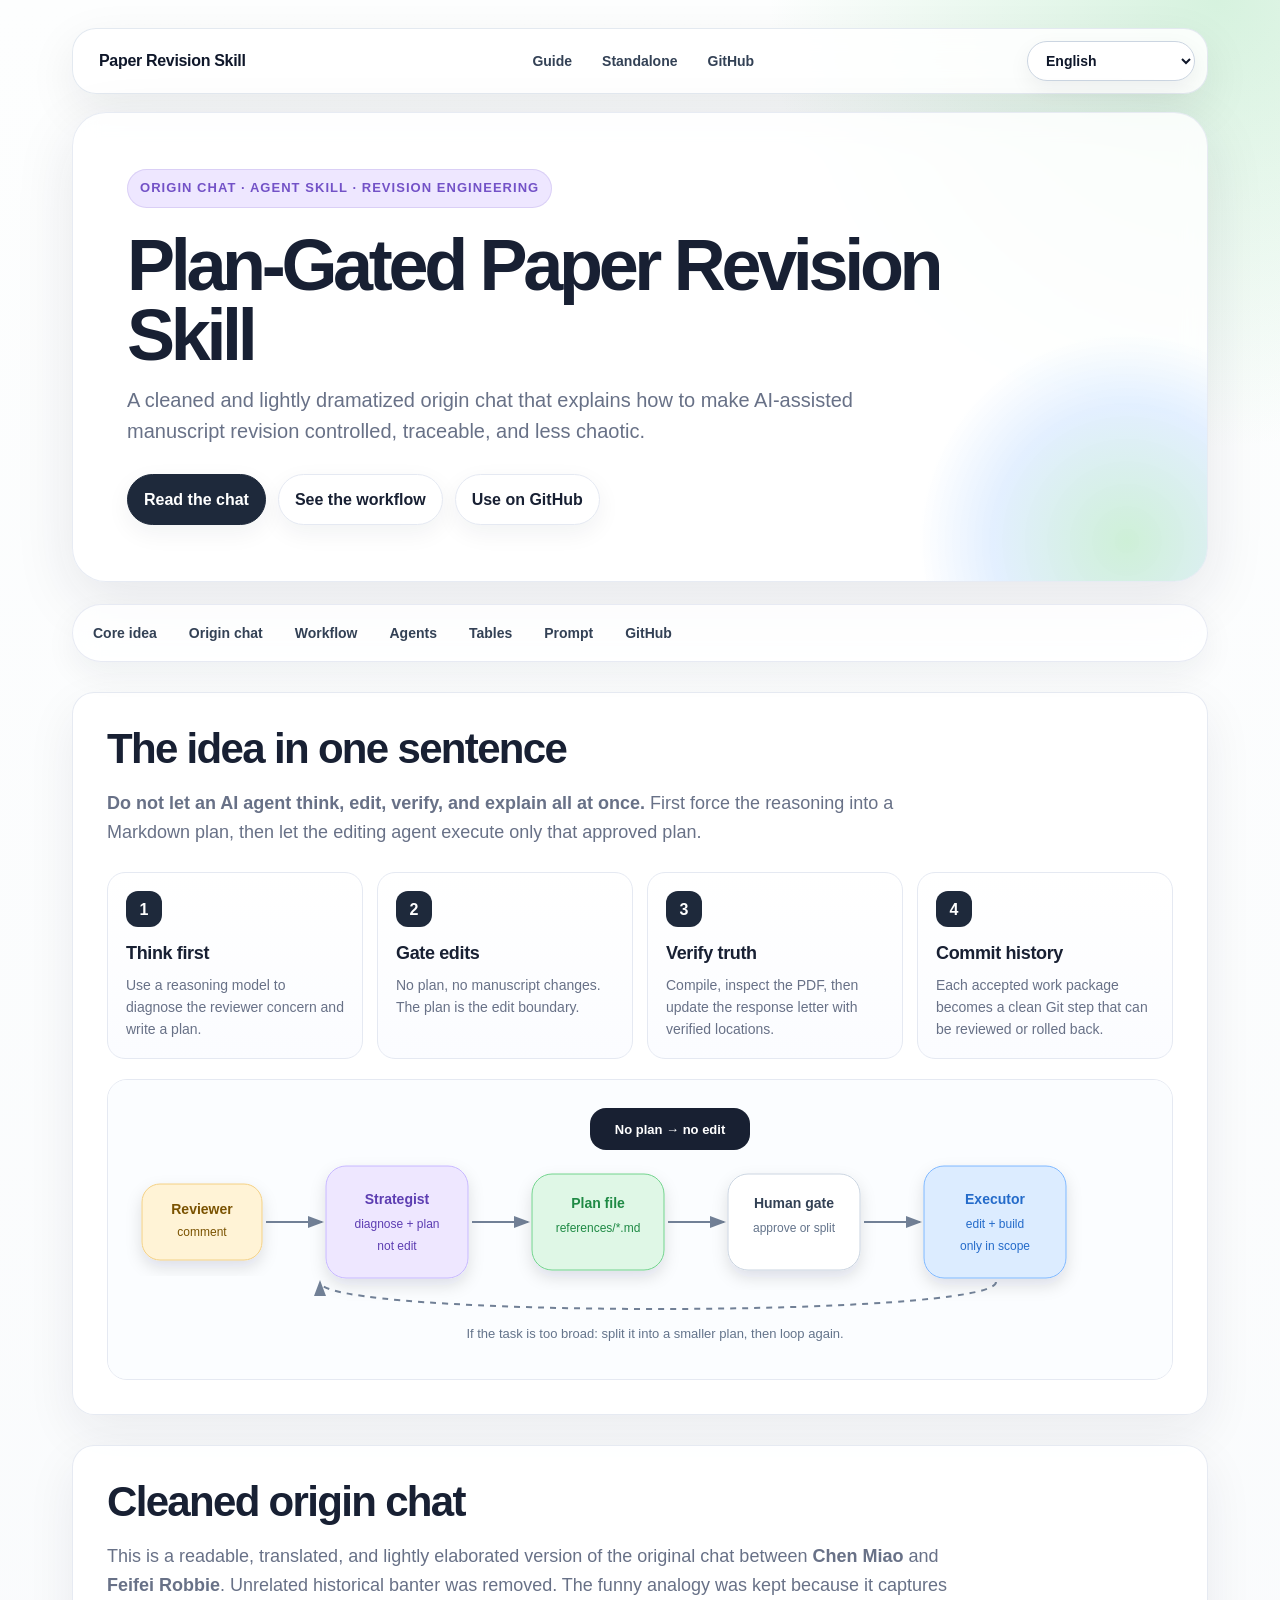
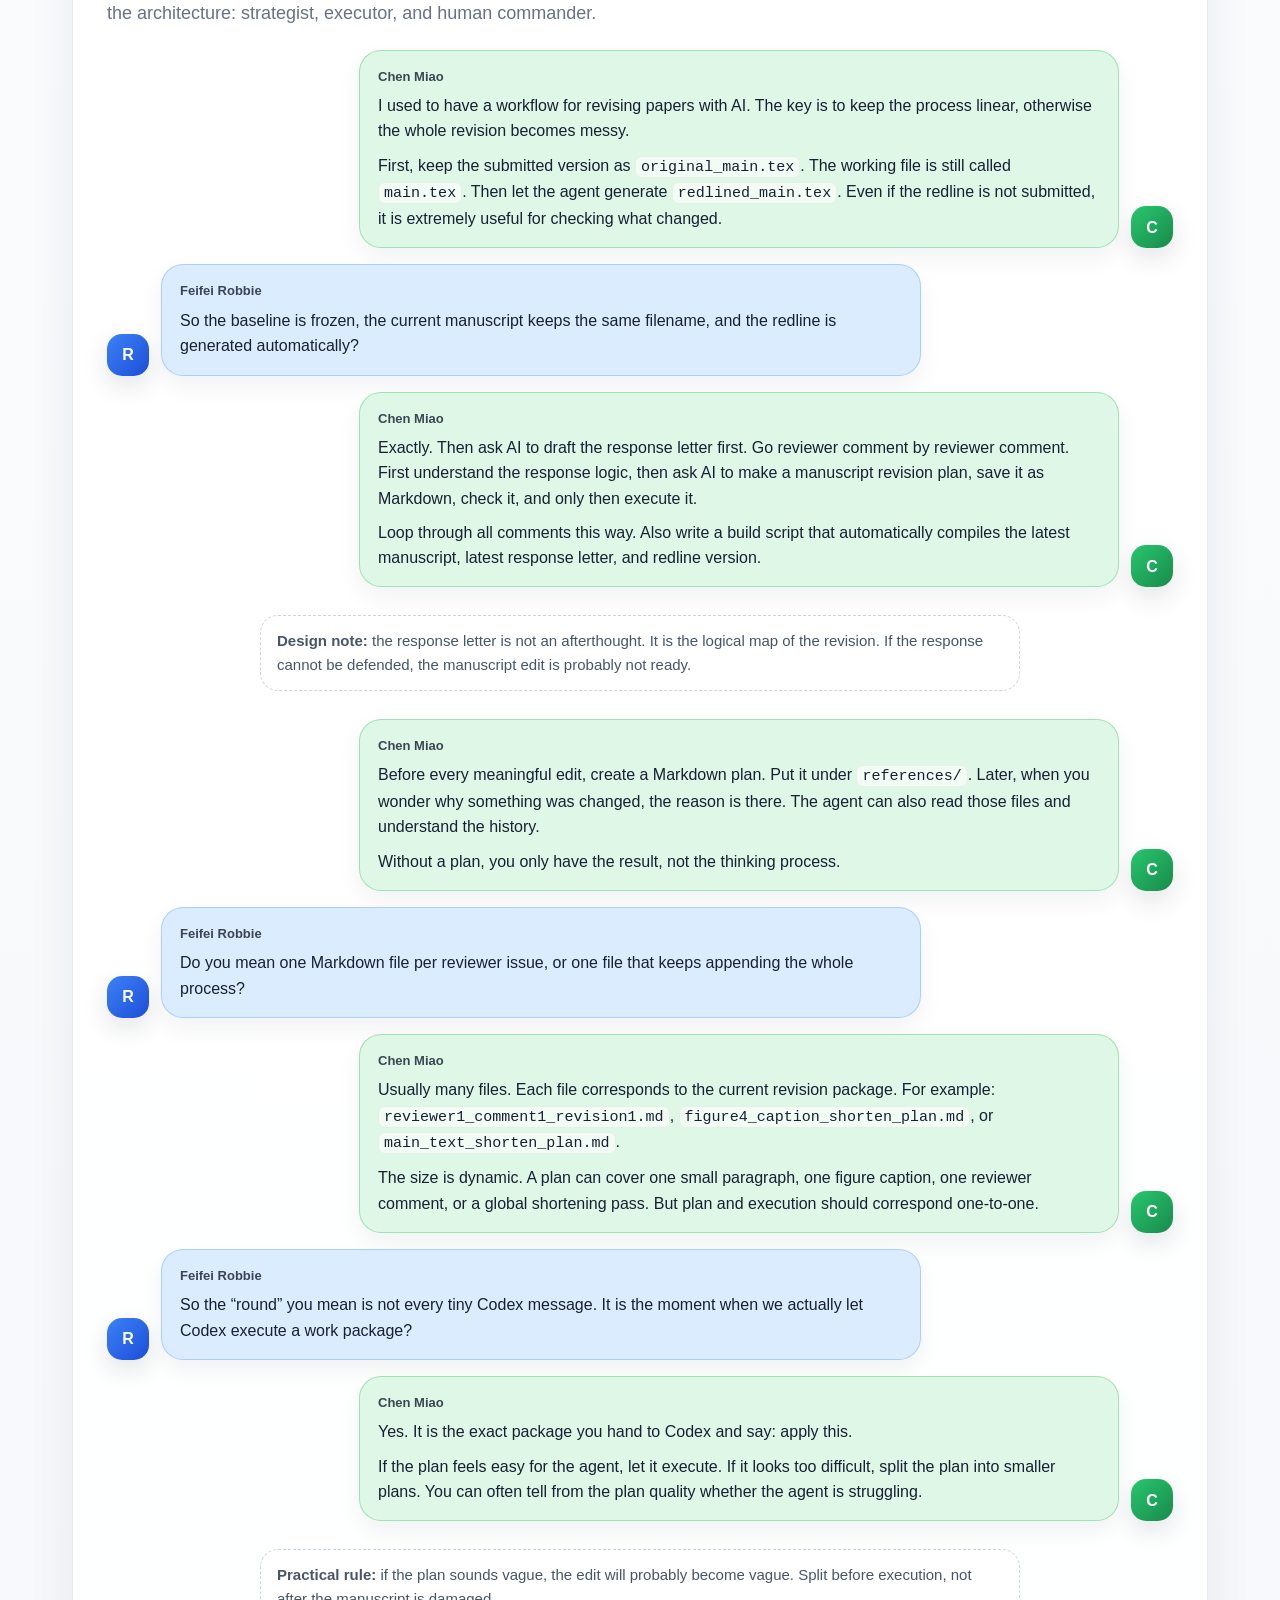
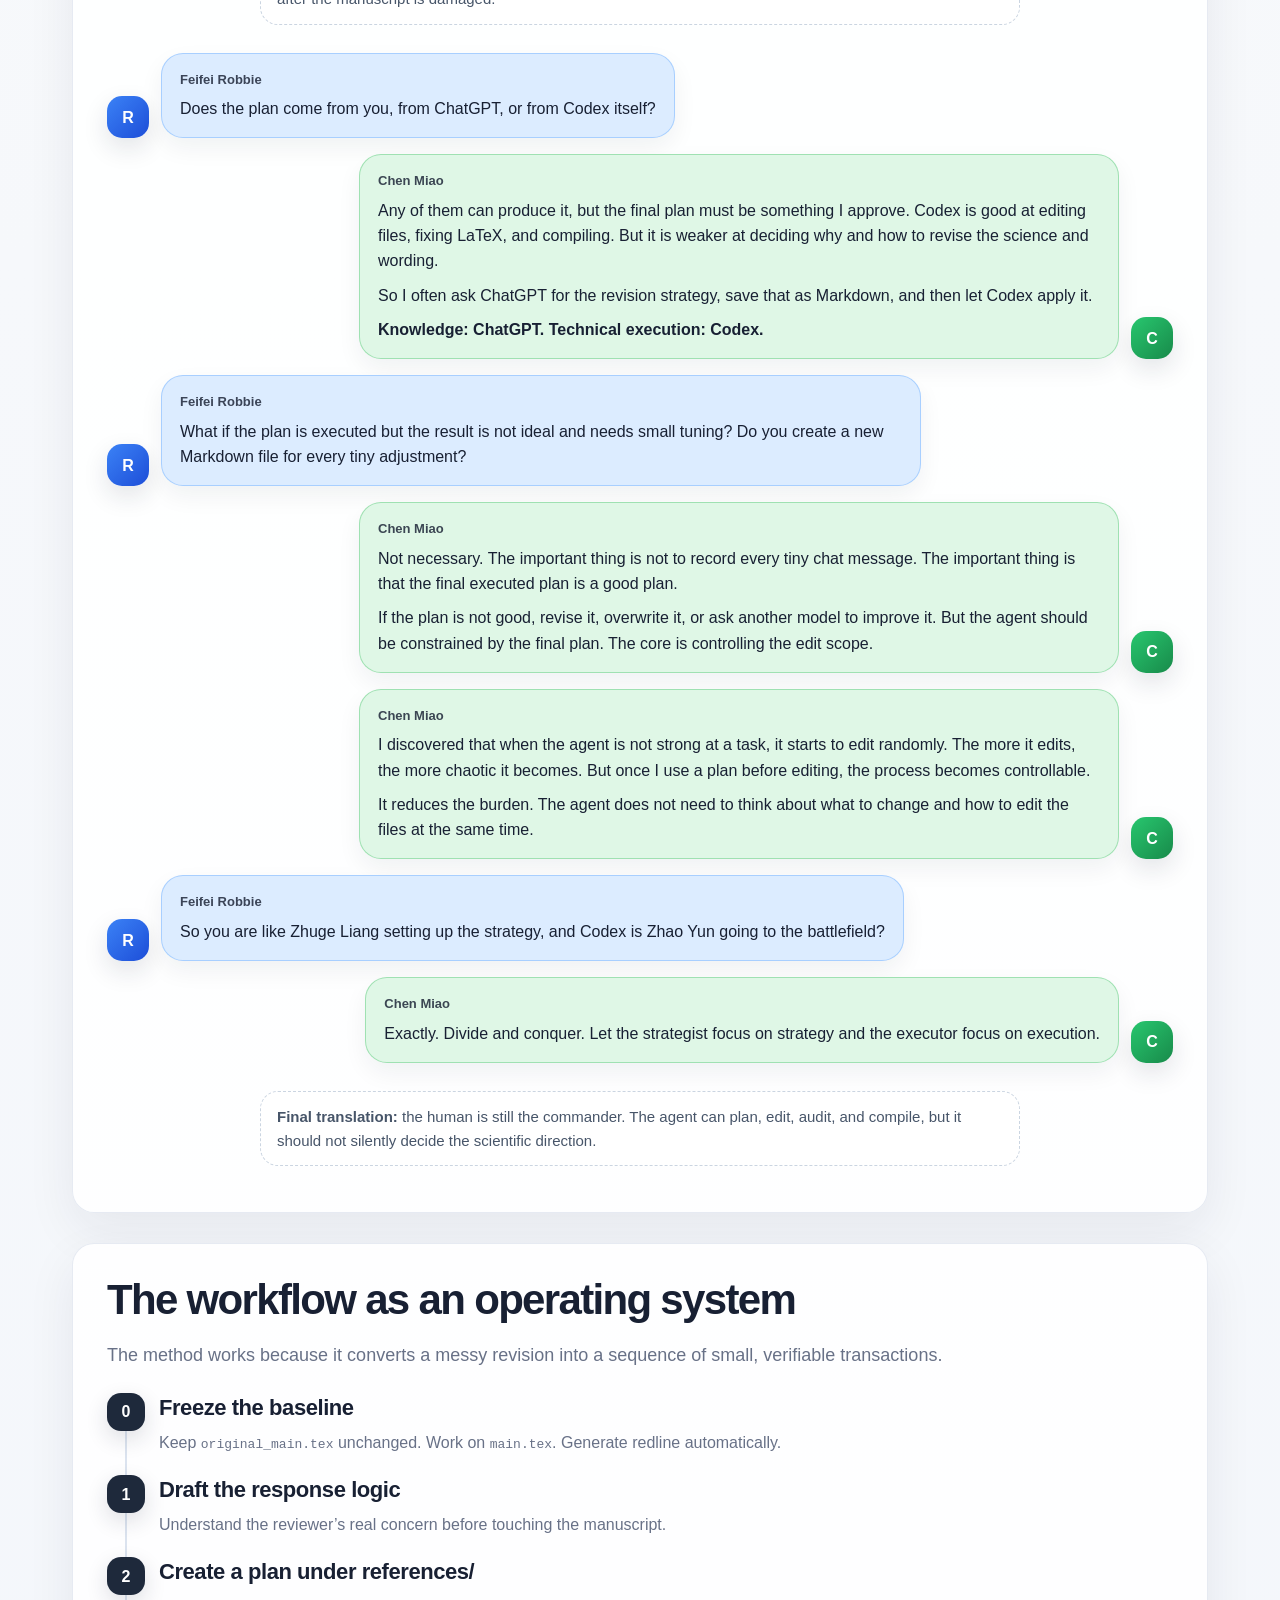
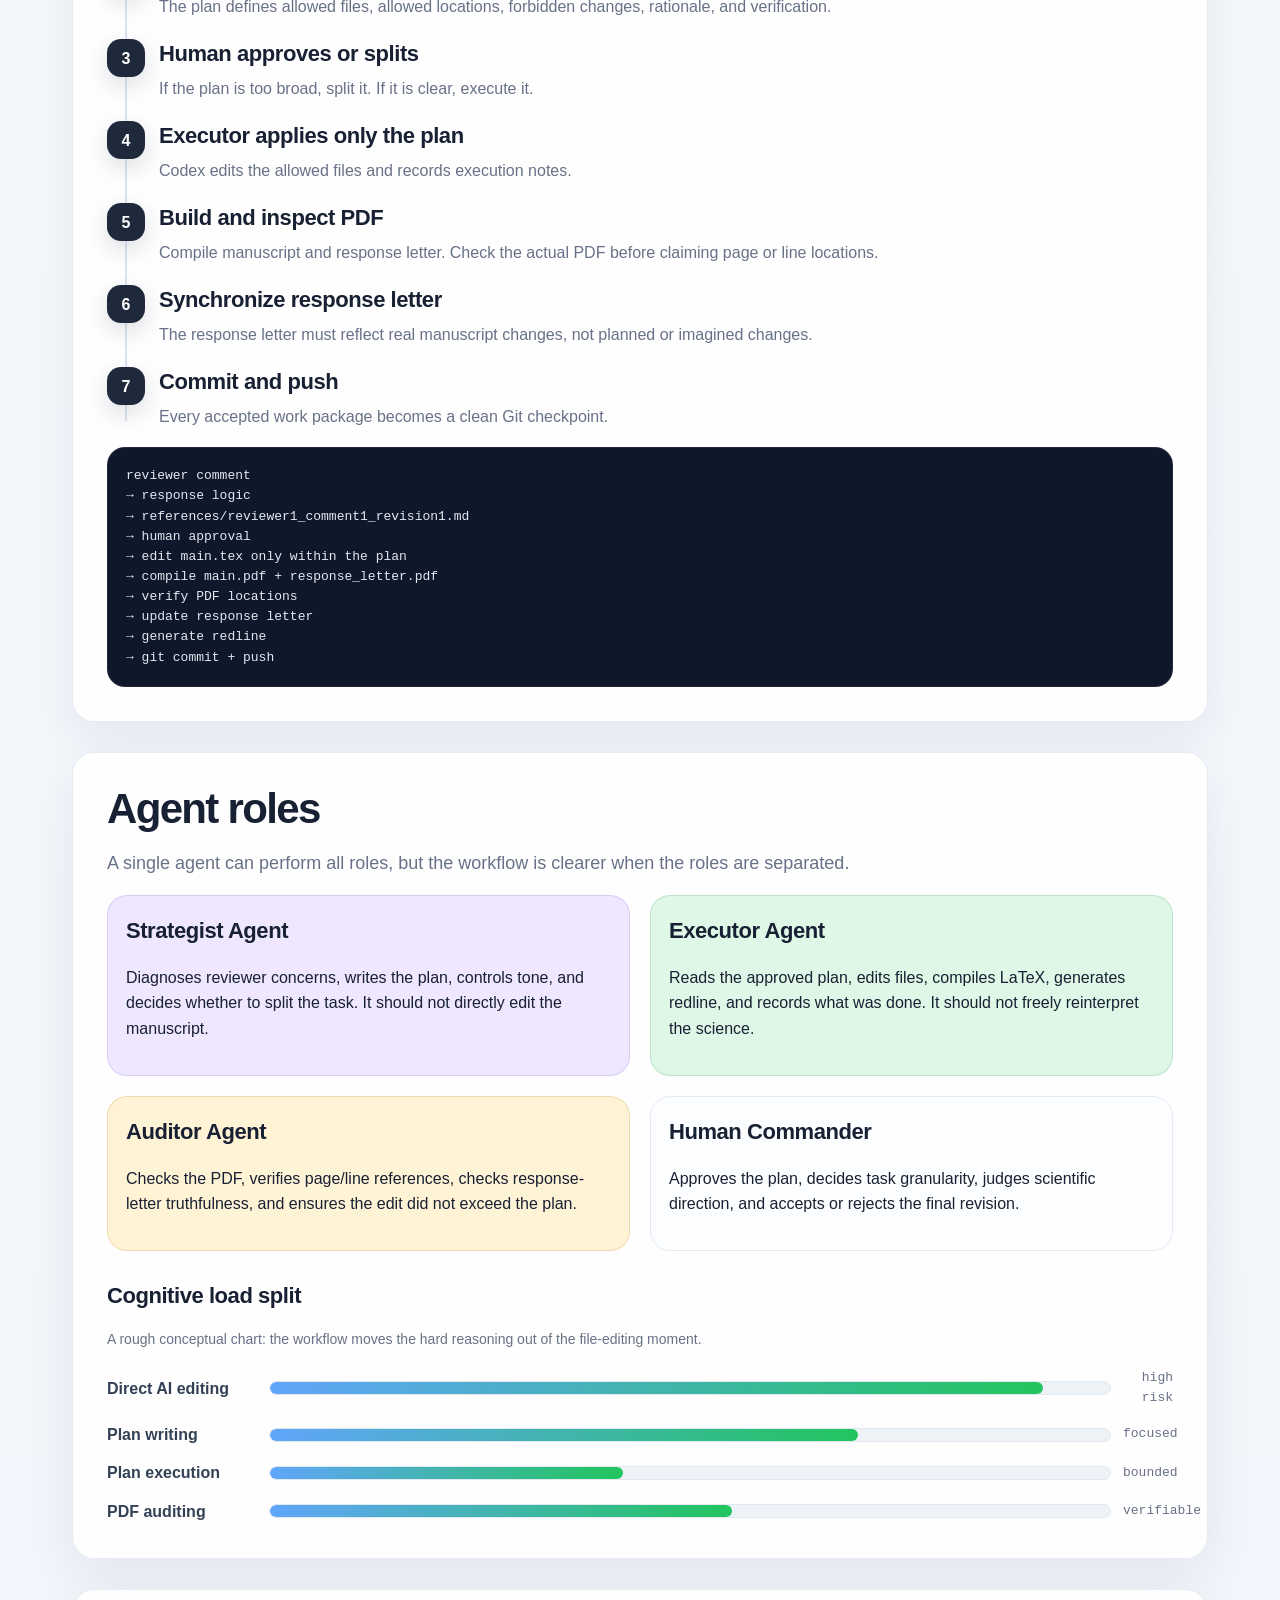
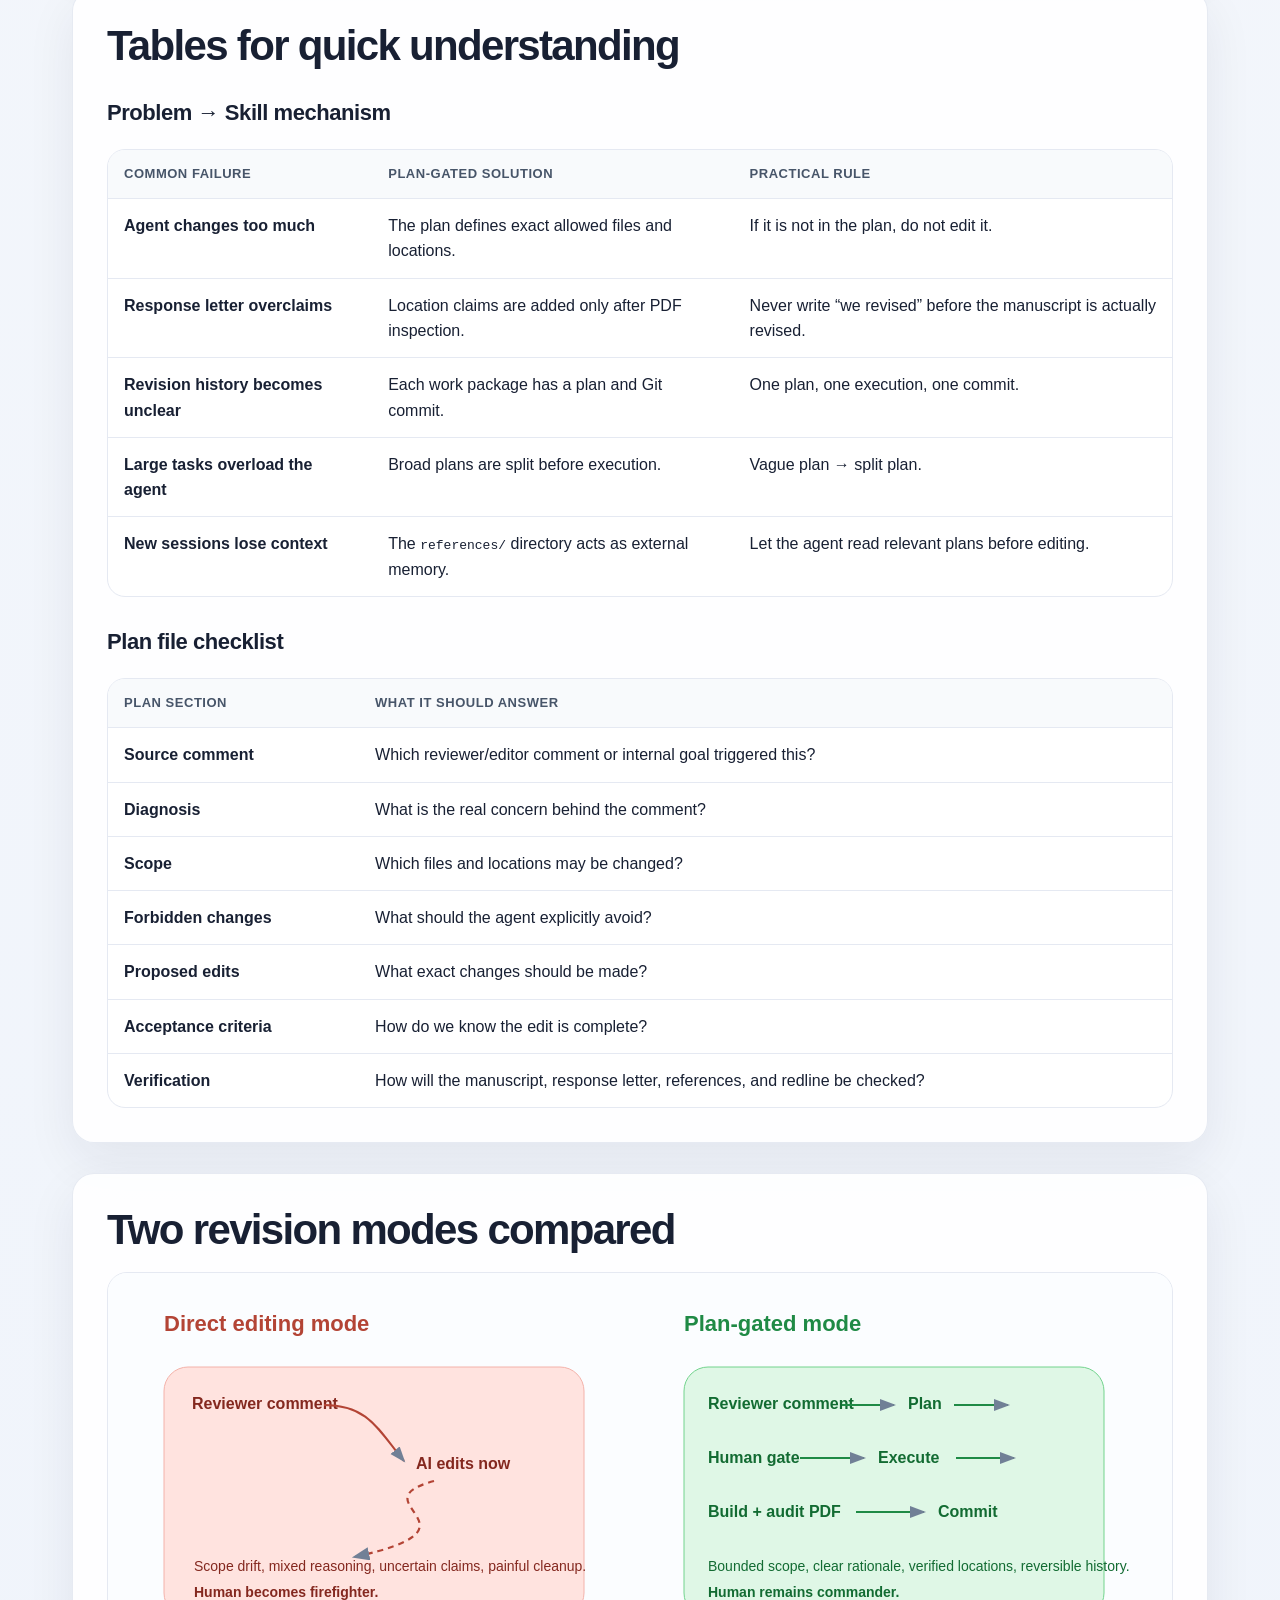
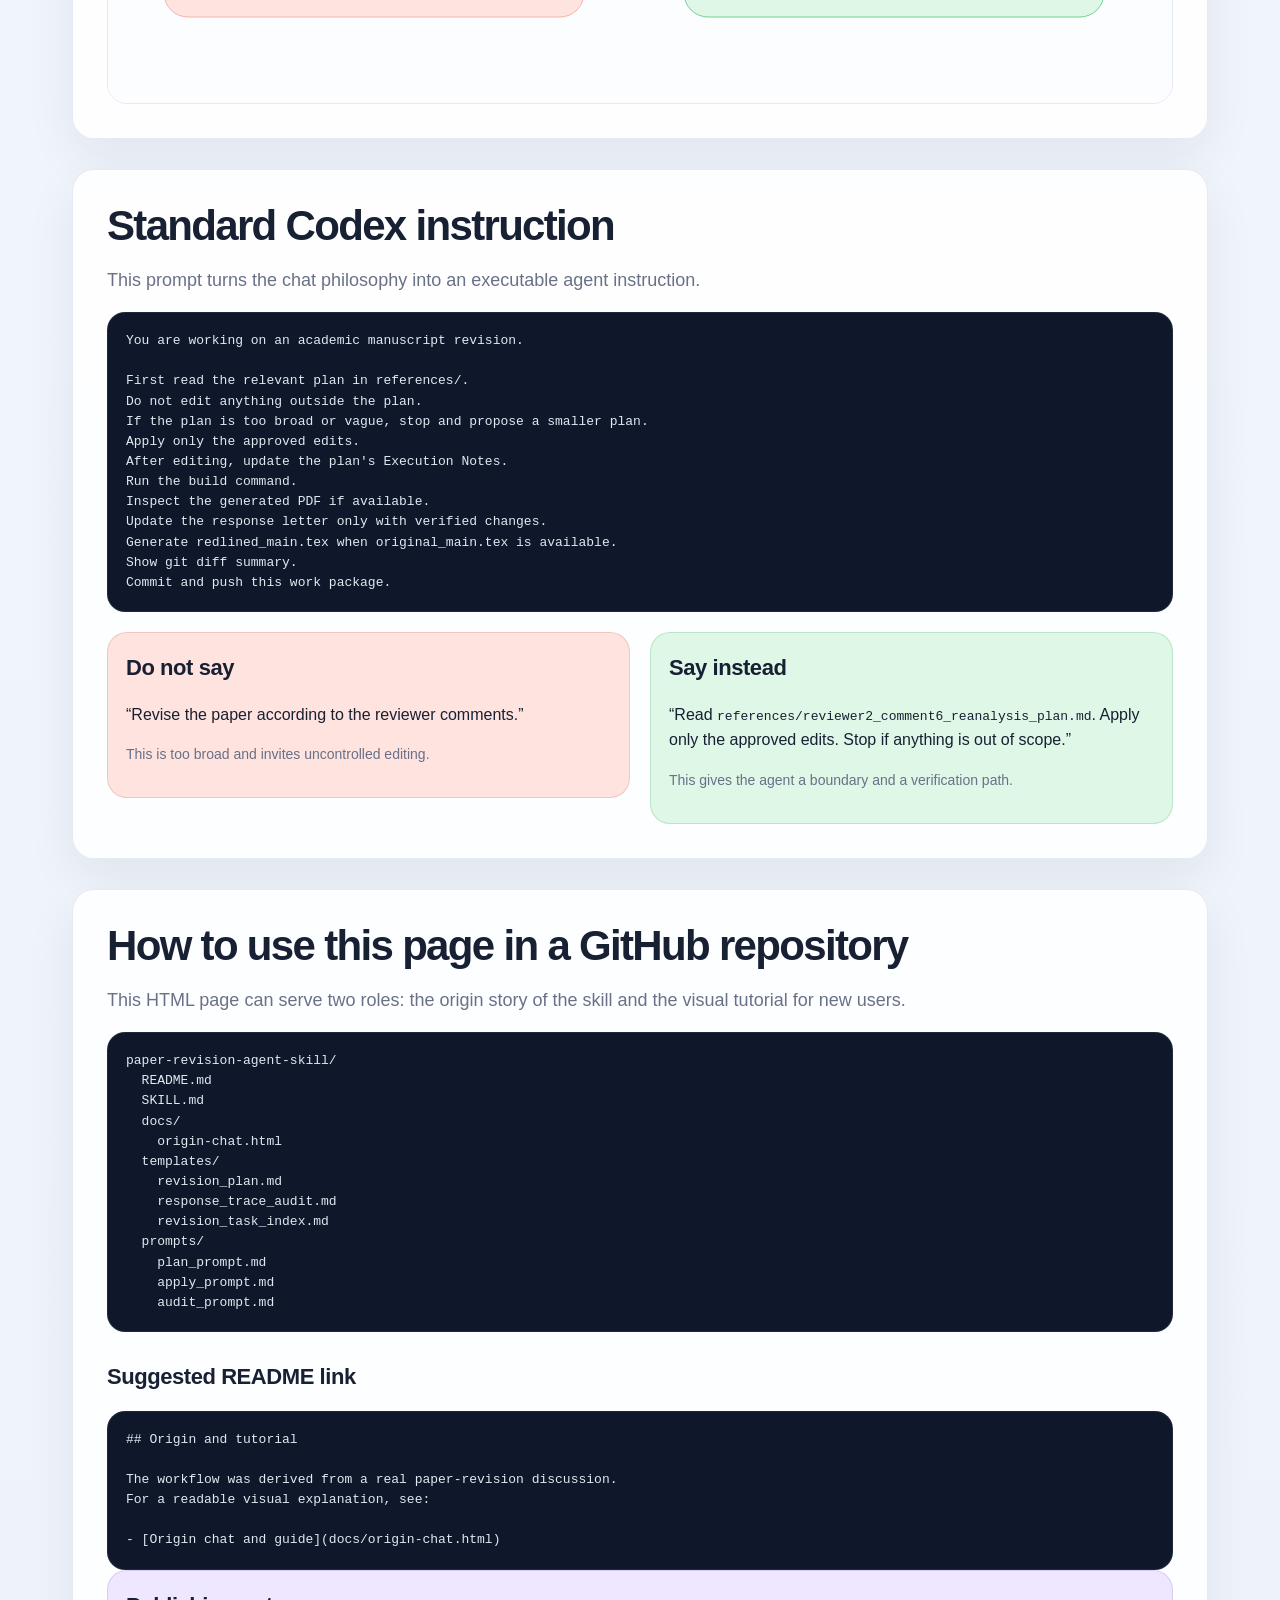
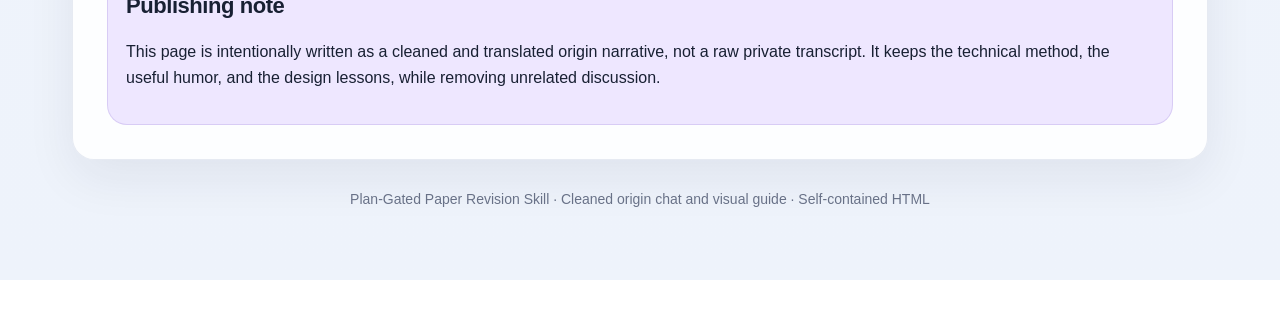
==== commit 8d1b34b9: "Add multilingual website navigation" ====
--- a/docs/origin-chat-downloaded-package.html
+++ b/docs/origin-chat-downloaded-package.html
@@ -395,14 +395,40 @@
 
     @media print {
       body { background: white; }
-      .nav, .hero-actions { display: none; }
+      .site-header, .nav, .hero-actions { display: none; }
       section, .hero { box-shadow: none; break-inside: avoid; }
       .bubble { box-shadow: none; }
     }
   </style>
+  <link rel="stylesheet" href="site.css">
+  <script defer src="site.js"></script>
 </head>
 <body>
   <main class="page">
+    <header class="site-header" aria-label="Site navigation">
+      <a class="site-brand" href="index.html">Paper Revision Skill</a>
+      <nav class="site-nav" aria-label="Primary navigation">
+        <a href="origin-chat.html">Guide</a>
+        <a href="origin-chat-downloaded-package.html">Standalone</a>
+        <a href="https://github.com/lachlanchen/paper-revision-skill">GitHub</a>
+      </nav>
+      <div class="language-menu">
+        <label class="sr-only" for="language-select">Choose language</label>
+        <select id="language-select" data-language-select aria-label="Choose language">
+<option value="origin-chat.html" selected>English</option>
+<option value="i18n/origin-chat.ar.html">العربية</option>
+<option value="i18n/origin-chat.es.html">Español</option>
+<option value="i18n/origin-chat.fr.html">Français</option>
+<option value="i18n/origin-chat.ja.html">日本語</option>
+<option value="i18n/origin-chat.ko.html">한국어</option>
+<option value="i18n/origin-chat.vi.html">Tiếng Việt</option>
+<option value="i18n/origin-chat.zh-Hans.html">中文 (简体)</option>
+<option value="i18n/origin-chat.zh-Hant.html">中文（繁體）</option>
+<option value="i18n/origin-chat.de.html">Deutsch</option>
+<option value="i18n/origin-chat.ru.html">Русский</option>
+        </select>
+      </div>
+    </header>
     <header class="hero">
       <span class="eyebrow">Origin chat · Agent skill · Revision engineering</span>
       <h1>Plan-Gated Paper Revision Skill</h1>
--- a/docs/site.css
+++ b/docs/site.css
@@ -0,0 +1,101 @@
+.site-header {
+  display: flex;
+  align-items: center;
+  justify-content: space-between;
+  gap: 16px;
+  margin: 0 0 18px;
+  padding: 12px;
+  border: 1px solid rgba(226, 232, 240, .95);
+  border-radius: 24px;
+  background: rgba(255, 255, 255, .86);
+  box-shadow: 0 16px 48px rgba(15, 23, 42, .08);
+  backdrop-filter: blur(14px);
+}
+.site-brand {
+  display: inline-flex;
+  align-items: center;
+  min-height: 40px;
+  padding: 0 14px;
+  border-radius: 999px;
+  color: #0f172a;
+  font-weight: 900;
+  letter-spacing: -.02em;
+  text-decoration: none;
+  white-space: nowrap;
+}
+.site-brand:hover { background: #f1f5f9; text-decoration: none; }
+.site-nav {
+  display: flex;
+  align-items: center;
+  justify-content: center;
+  gap: 6px;
+  flex: 1;
+}
+.site-nav a {
+  display: inline-flex;
+  align-items: center;
+  min-height: 38px;
+  padding: 0 12px;
+  border-radius: 999px;
+  color: #334155;
+  font-size: 14px;
+  font-weight: 750;
+  text-decoration: none;
+  white-space: nowrap;
+}
+.site-nav a:hover { background: #f1f5f9; color: #0f172a; text-decoration: none; }
+.language-menu { position: relative; min-width: 168px; }
+.language-menu select {
+  width: 100%;
+  min-height: 40px;
+  appearance: auto;
+  border: 1px solid #cbd5e1;
+  border-radius: 999px;
+  background: #ffffff;
+  color: #0f172a;
+  padding: 0 38px 0 14px;
+  font: inherit;
+  font-size: 14px;
+  font-weight: 800;
+  cursor: pointer;
+  box-shadow: 0 8px 22px rgba(15, 23, 42, .06);
+}
+.language-menu select:focus {
+  outline: 3px solid rgba(36, 107, 202, .18);
+  border-color: #246bca;
+}
+.sr-only {
+  position: absolute;
+  width: 1px;
+  height: 1px;
+  padding: 0;
+  margin: -1px;
+  overflow: hidden;
+  clip: rect(0, 0, 0, 0);
+  white-space: nowrap;
+  border: 0;
+}
+.landing-grid {
+  display: grid;
+  grid-template-columns: repeat(3, 1fr);
+  gap: 16px;
+  margin-top: 22px;
+}
+.landing-card {
+  border: 1px solid #e5e9f2;
+  border-radius: 20px;
+  padding: 20px;
+  background: linear-gradient(180deg, #ffffff, #f8fafc);
+  box-shadow: 0 14px 38px rgba(15, 23, 42, .06);
+}
+.landing-card h2 { margin: 0 0 8px; font-size: 22px; letter-spacing: -.03em; }
+.landing-card p { margin: 0 0 14px; color: #64748b; }
+.landing-card a { font-weight: 850; }
+@media (max-width: 760px) {
+  .site-header { align-items: stretch; flex-direction: column; border-radius: 22px; }
+  .site-brand { justify-content: center; }
+  .site-nav { justify-content: center; flex-wrap: wrap; }
+  .language-menu { width: 100%; }
+  .landing-grid { grid-template-columns: 1fr; }
+}
+@media print { .site-header { display: none !important; } }
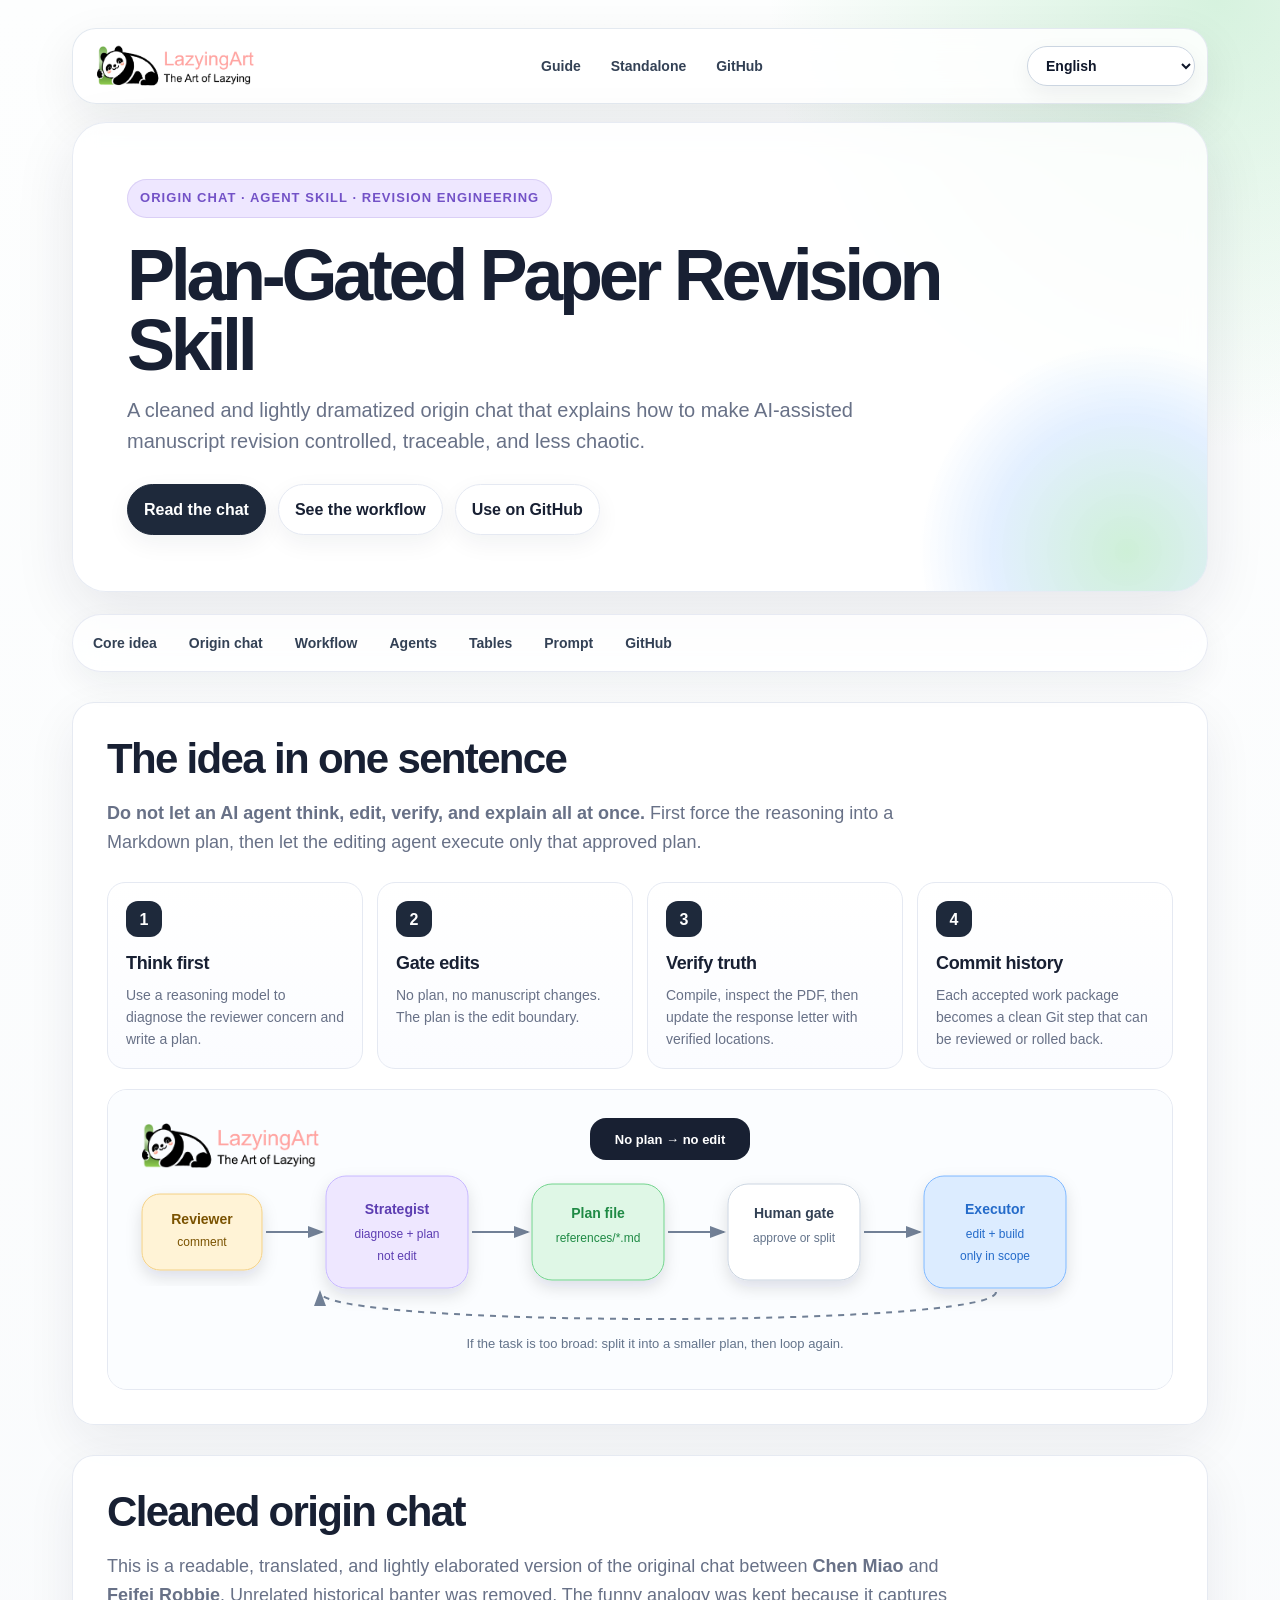
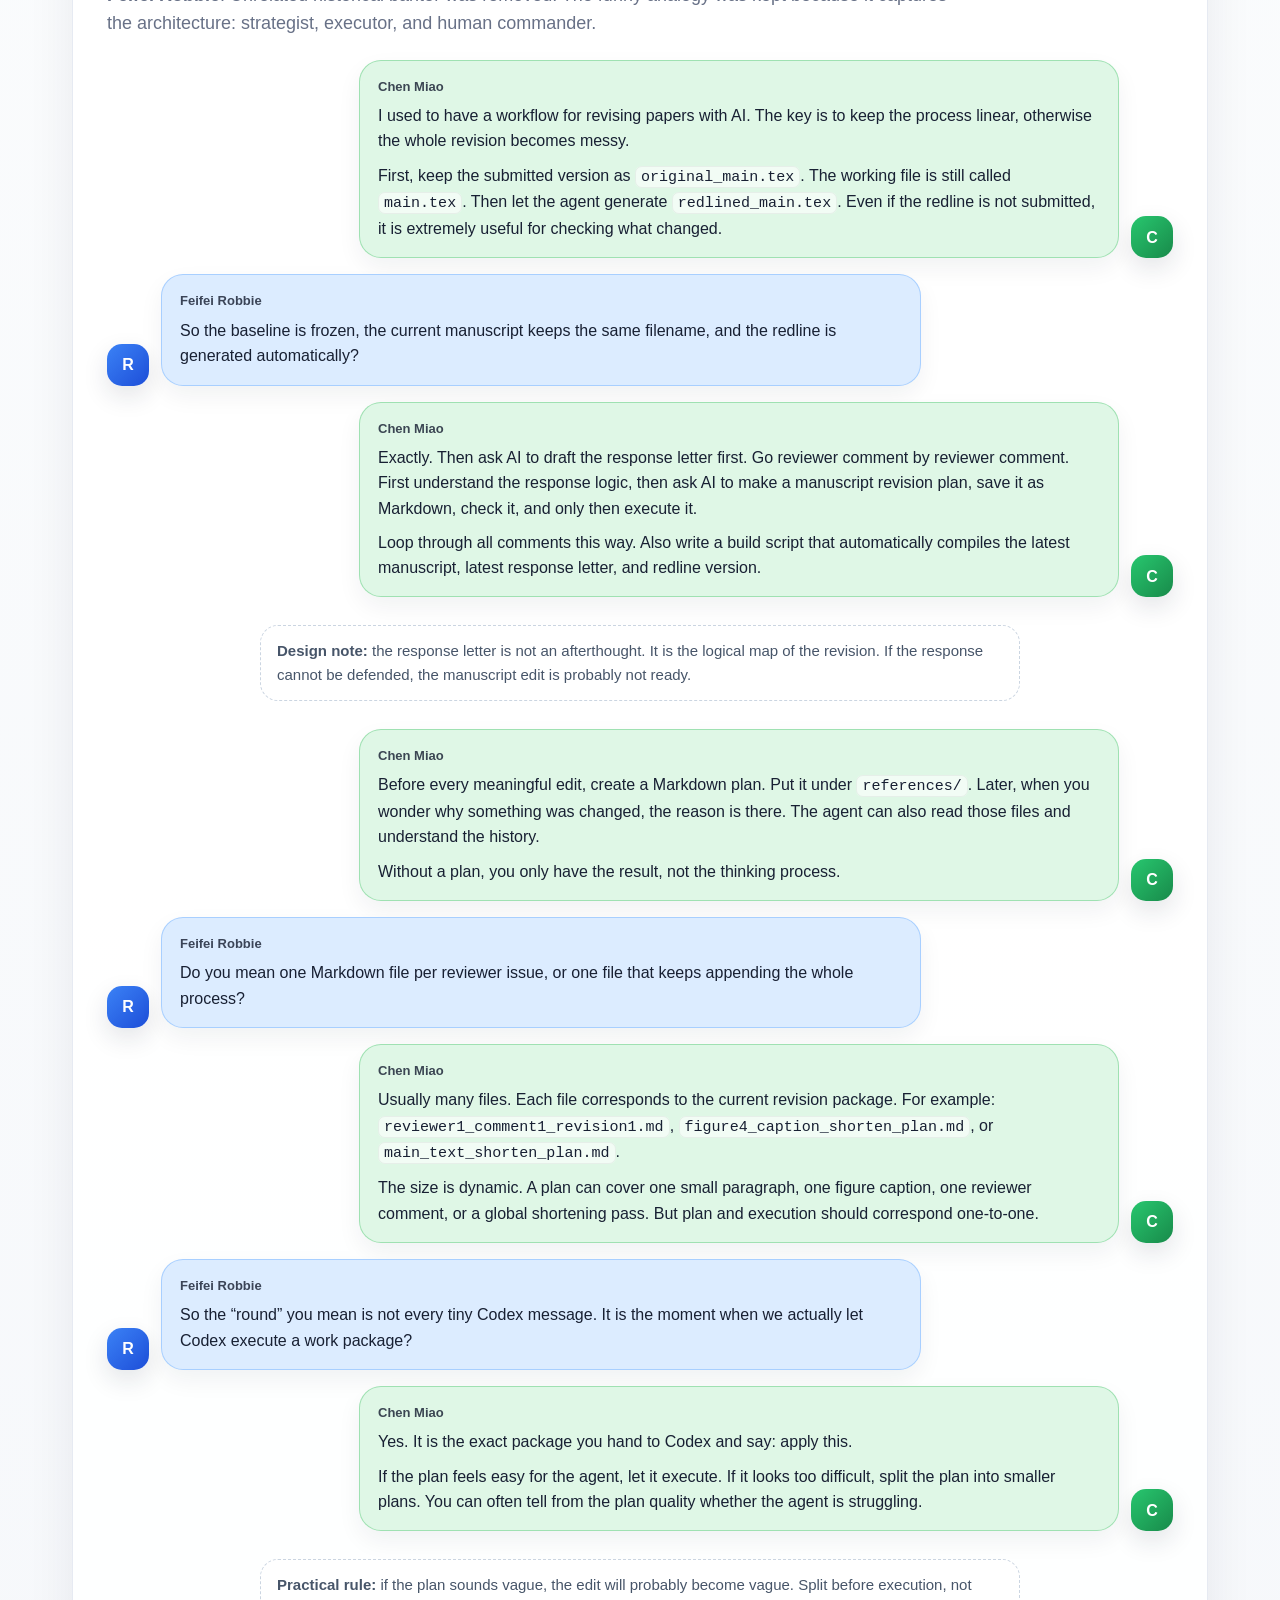
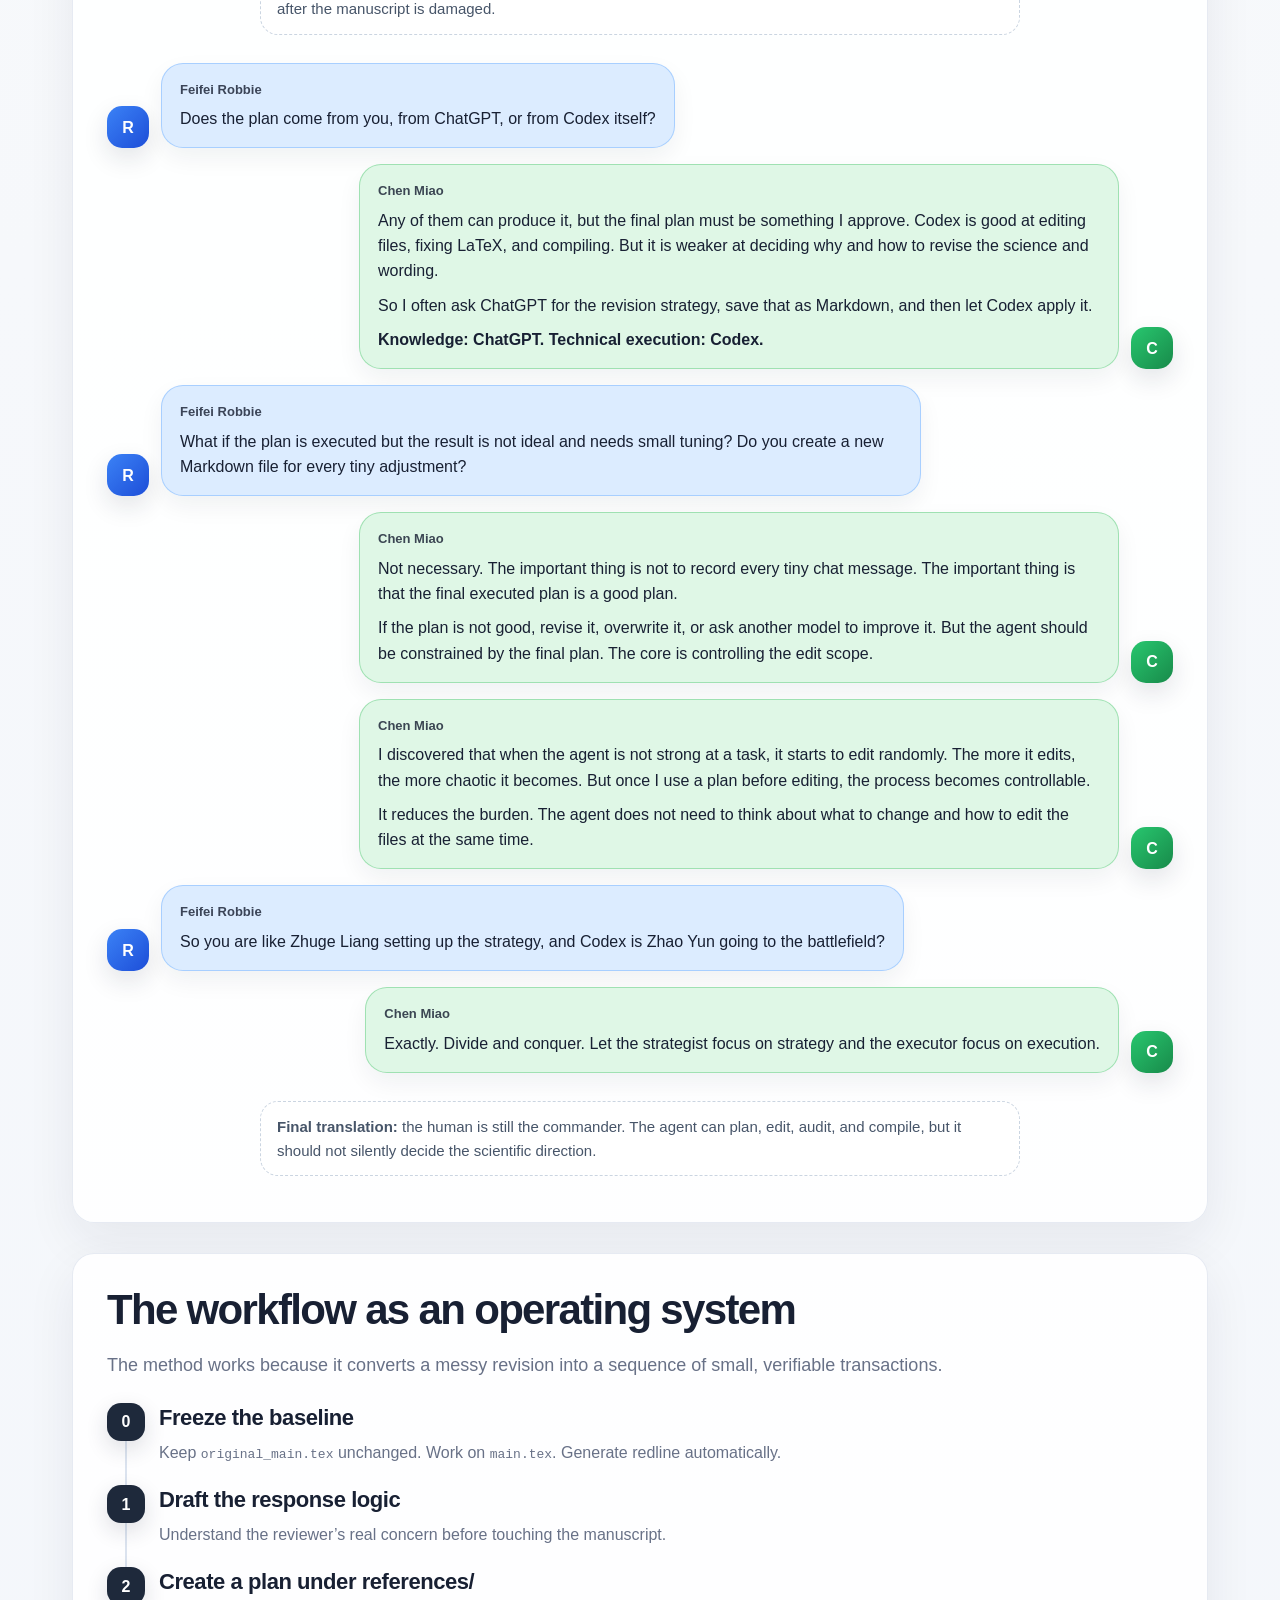
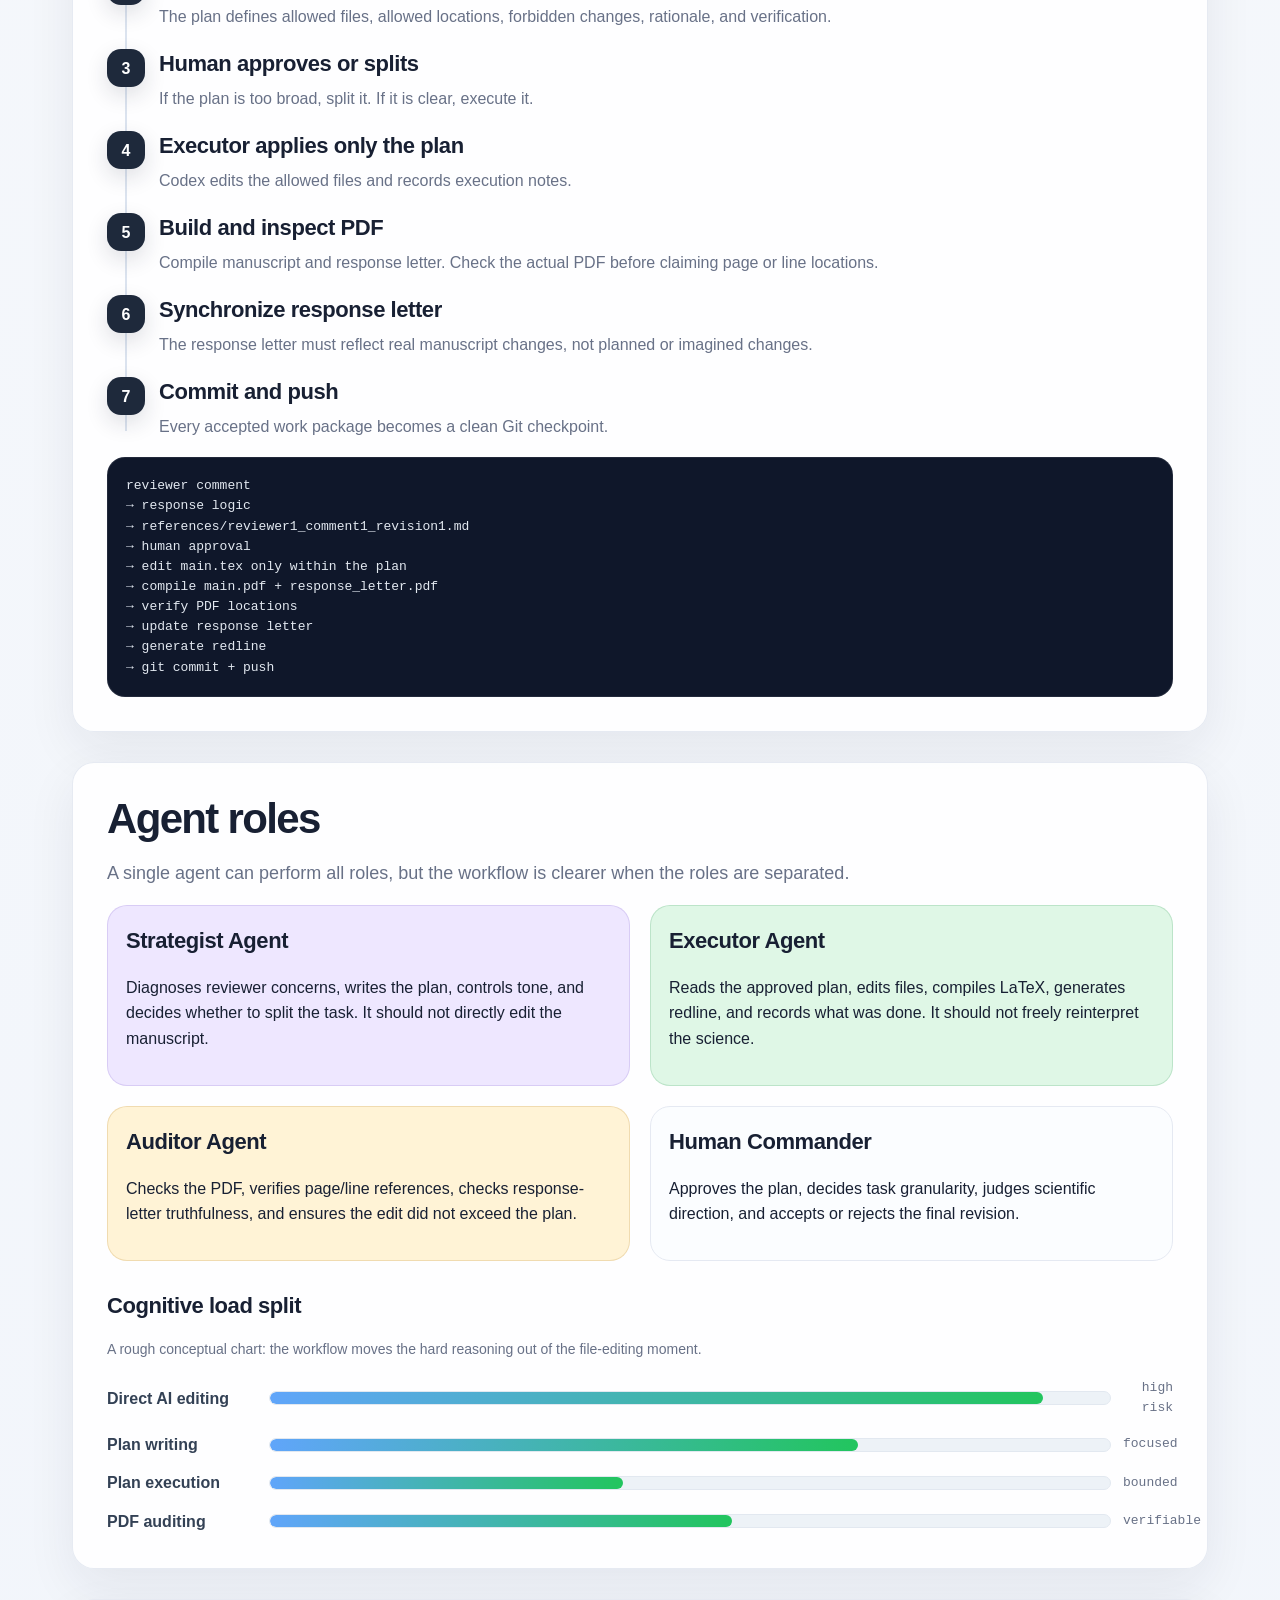
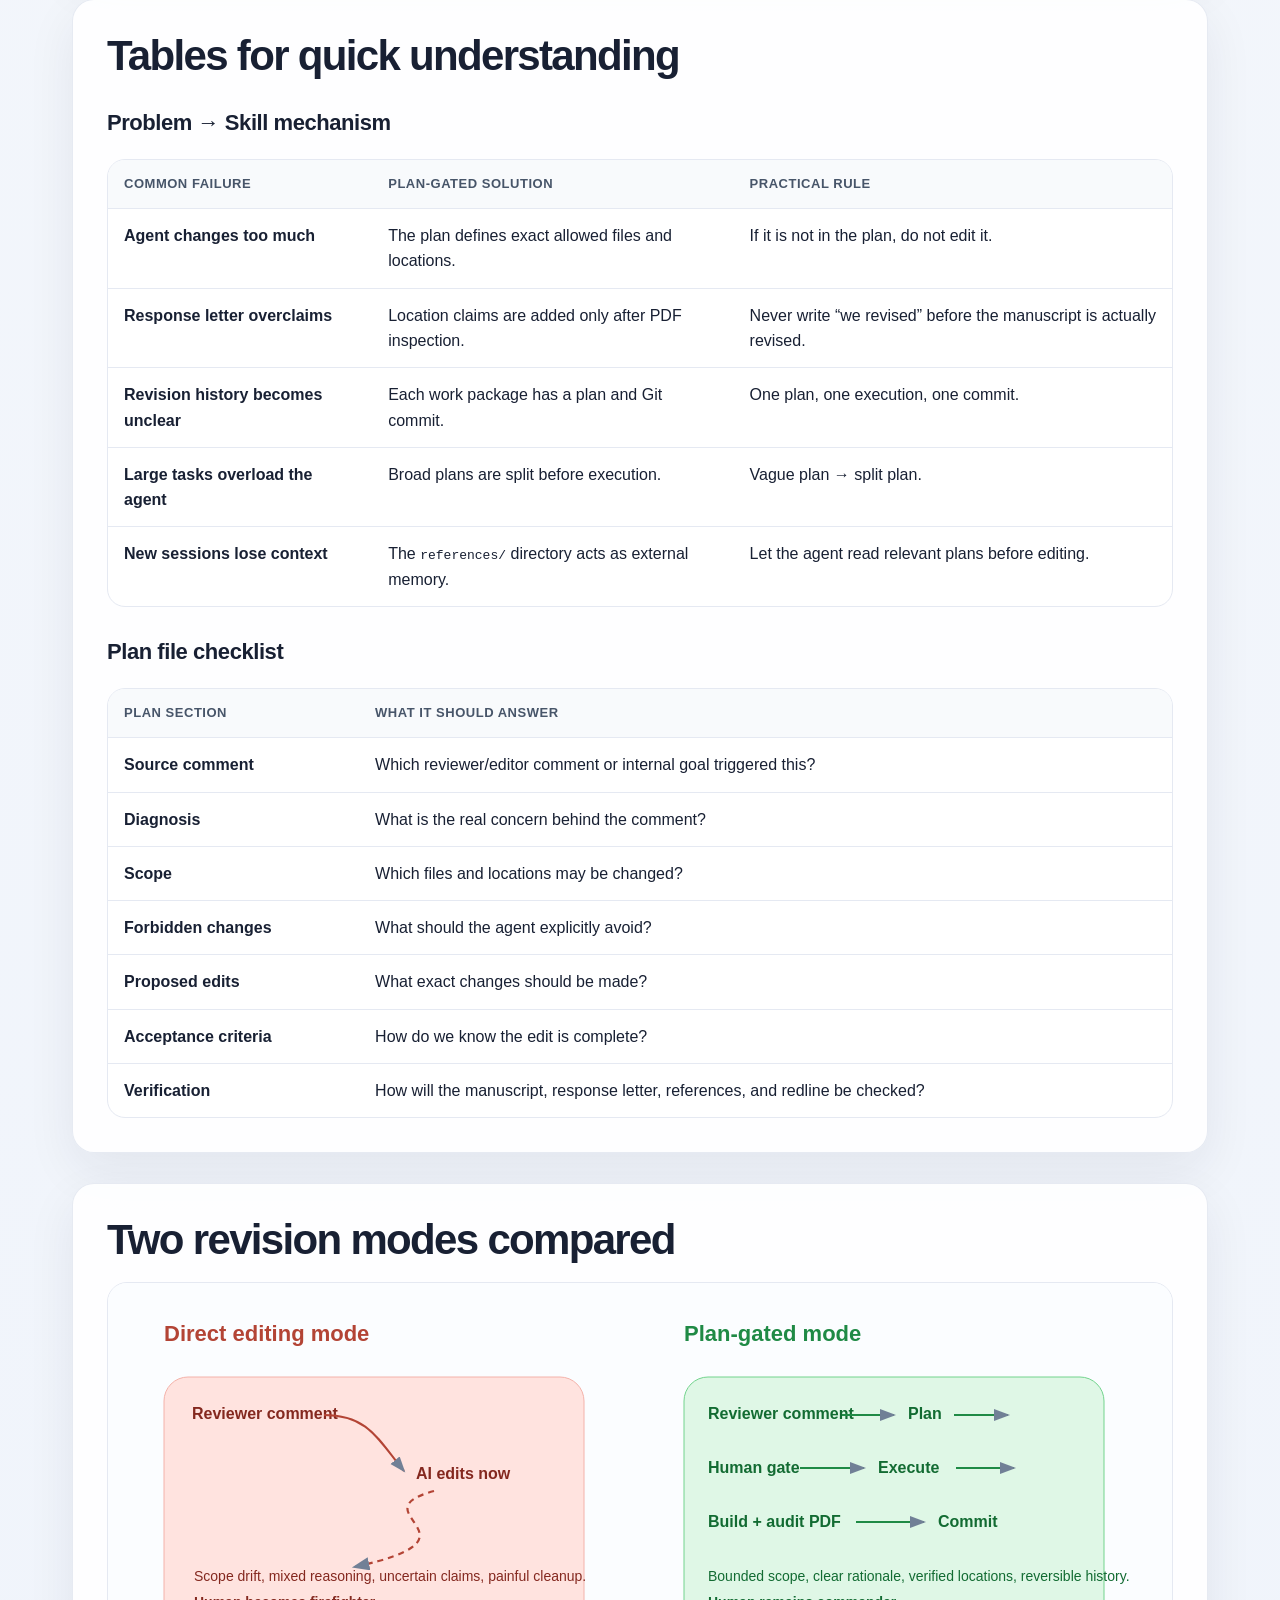
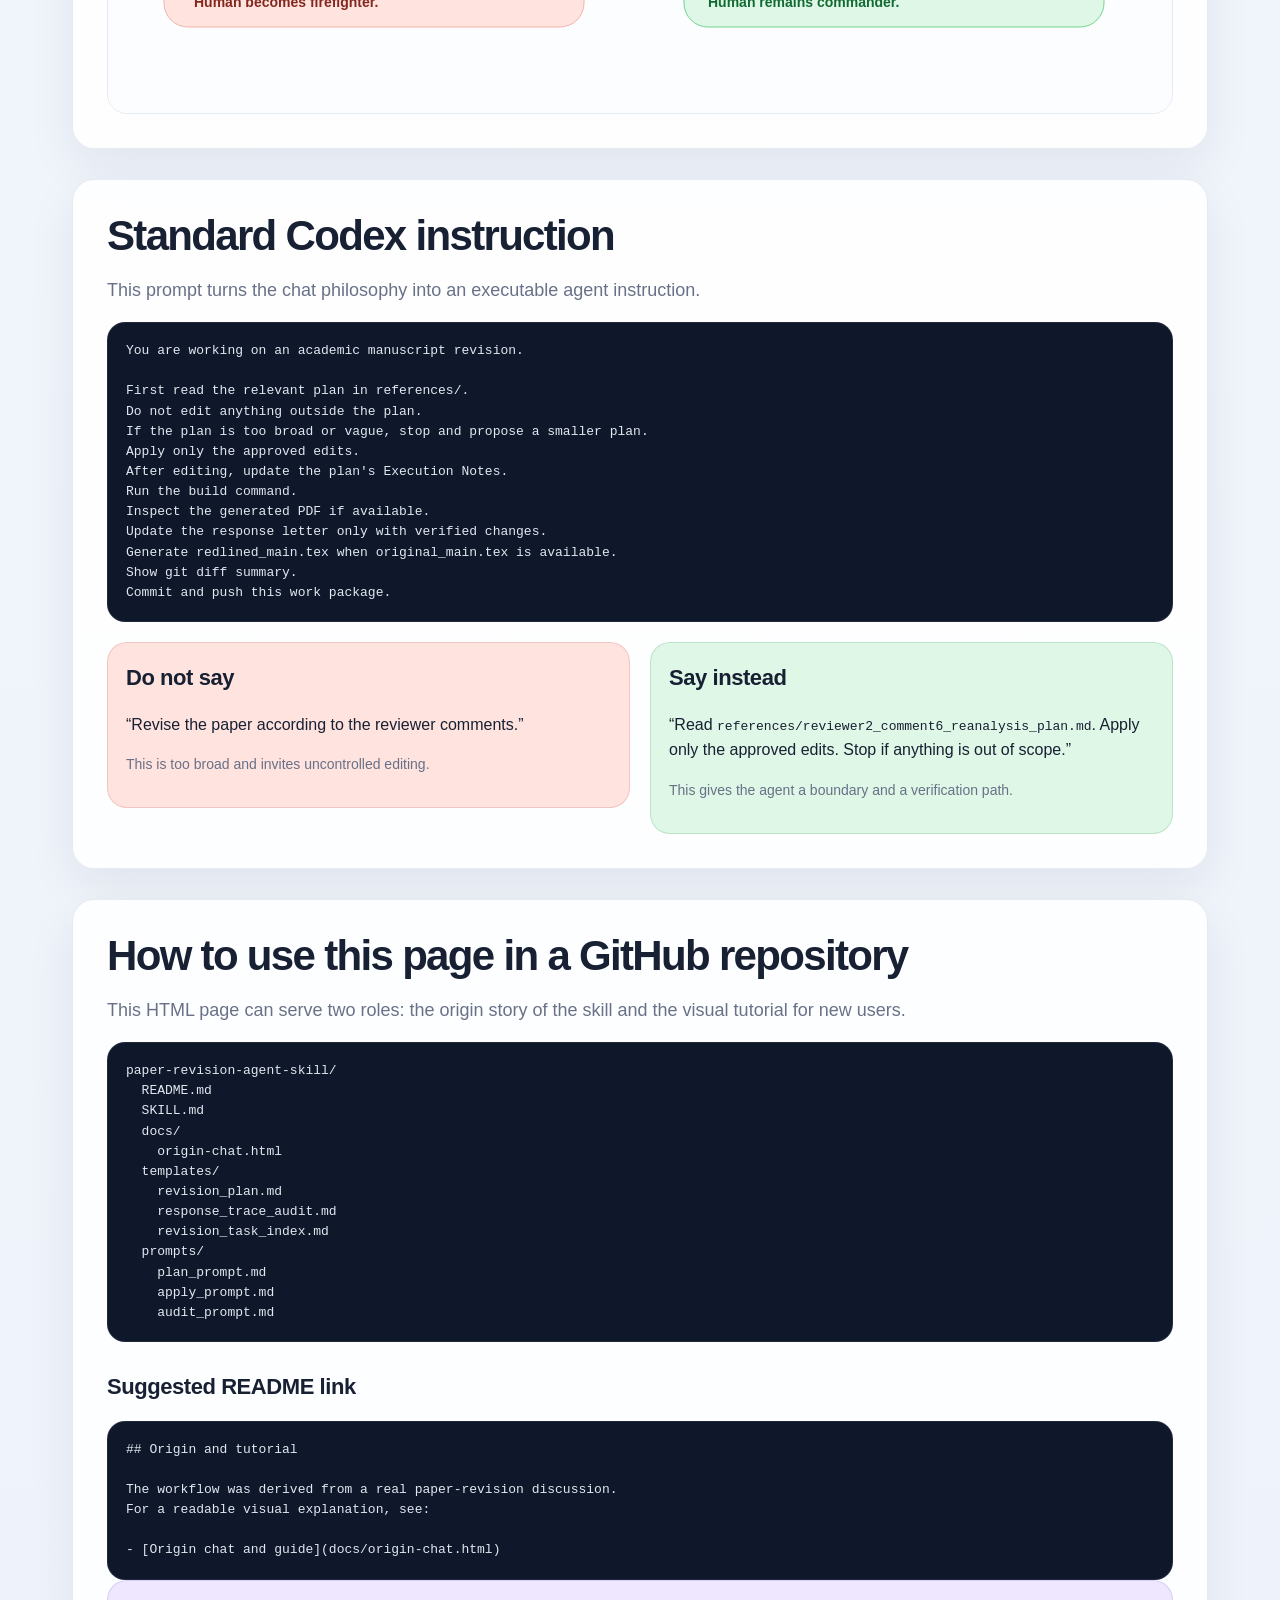
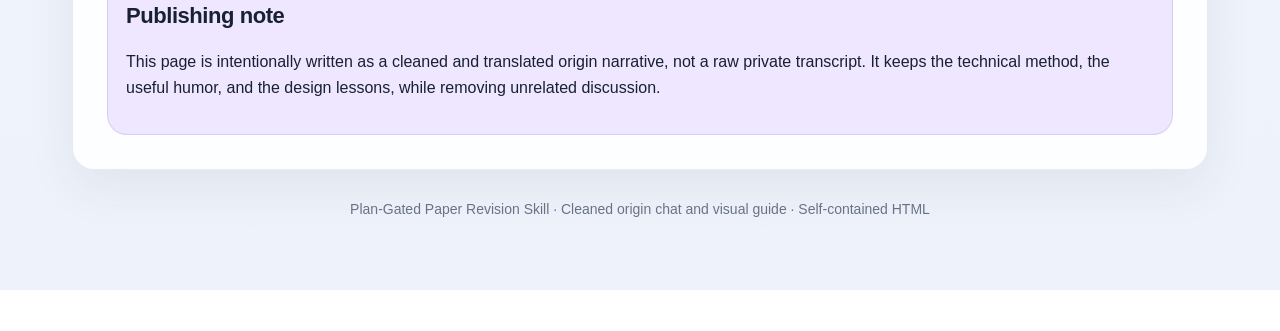
==== commit 567a1270: "Add LazyingArt logo to website diagram" ====
--- a/docs/origin-chat-downloaded-package.html
+++ b/docs/origin-chat-downloaded-package.html
@@ -482,10 +482,16 @@
             <marker id="arrow" markerWidth="10" markerHeight="10" refX="7" refY="3" orient="auto" markerUnits="strokeWidth">
               <path d="M0,0 L0,6 L8,3 z" fill="#718096" />
             </marker>
+            <marker id="arrow-loop" markerWidth="10" markerHeight="10" refX="7" refY="3" orient="-90" markerUnits="strokeWidth">
+              <path d="M0,0 L0,6 L8,3 z" fill="#718096" />
+            </marker>
             <filter id="softShadow" x="-20%" y="-20%" width="140%" height="140%">
               <feDropShadow dx="0" dy="7" stdDeviation="8" flood-color="#19213a" flood-opacity="0.12"/>
             </filter>
           </defs>
+          <a href="https://lazying.art" target="_blank" rel="noopener" aria-label="LazyingArt">
+            <image href="assets/lazyingart-logo.png" x="18" y="12" width="190" height="56" preserveAspectRatio="xMinYMid meet" />
+          </a>
           <rect x="18" y="88" width="120" height="76" rx="18" fill="#fff3d6" stroke="#f3d084" filter="url(#softShadow)" />
           <text x="78" y="118" text-anchor="middle" font-size="14" font-weight="800" fill="#7a5200">Reviewer</text>
           <text x="78" y="140" text-anchor="middle" font-size="12" fill="#7a5200">comment</text>
@@ -516,7 +522,7 @@
           <text x="871" y="132" text-anchor="middle" font-size="12" fill="#246bca">edit + build</text>
           <text x="871" y="154" text-anchor="middle" font-size="12" fill="#246bca">only in scope</text>
 
-          <path d="M872 186 C872 222 196 222 196 186" stroke="#718096" stroke-width="2" fill="none" stroke-dasharray="6 6" marker-end="url(#arrow)"/>
+          <path d="M872 186 C872 222 196 222 196 186" stroke="#718096" stroke-width="2" fill="none" stroke-dasharray="6 6" marker-end="url(#arrow-loop)"/>
           <text x="531" y="242" text-anchor="middle" font-size="13" fill="#64748b">If the task is too broad: split it into a smaller plan, then loop again.</text>
 
           <rect x="466" y="12" width="160" height="42" rx="16" fill="#0f172a" opacity=".96"/>
--- a/docs/site.css
+++ b/docs/site.css
@@ -15,13 +15,21 @@
   display: inline-flex;
   align-items: center;
   min-height: 40px;
-  padding: 0 14px;
+  padding: 0 12px;
   border-radius: 999px;
   color: #0f172a;
   font-weight: 900;
   letter-spacing: -.02em;
   text-decoration: none;
   white-space: nowrap;
+  font-size: 0;
+}
+.site-brand::before {
+  content: "";
+  display: block;
+  width: 168px;
+  height: 50px;
+  background: url("assets/lazyingart-logo.png") left center / contain no-repeat;
 }
 .site-brand:hover { background: #f1f5f9; text-decoration: none; }
 .site-nav {
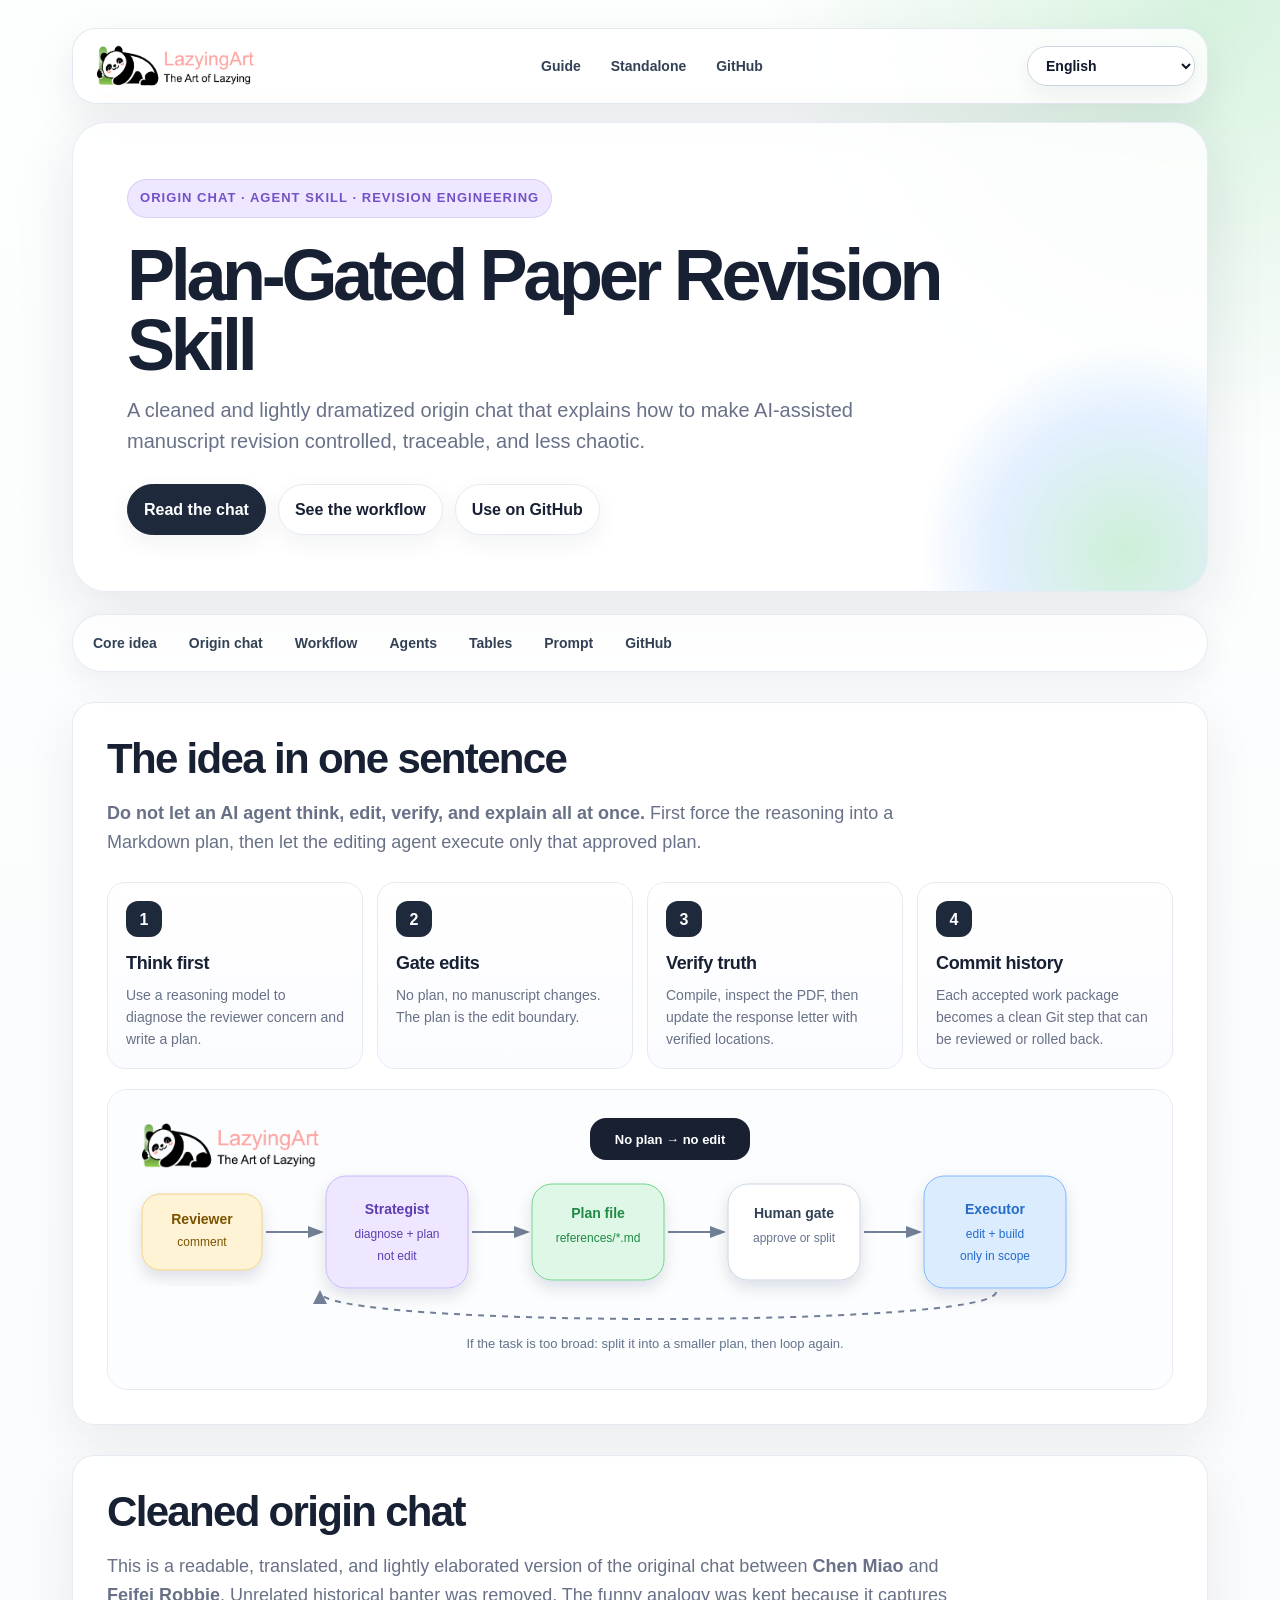
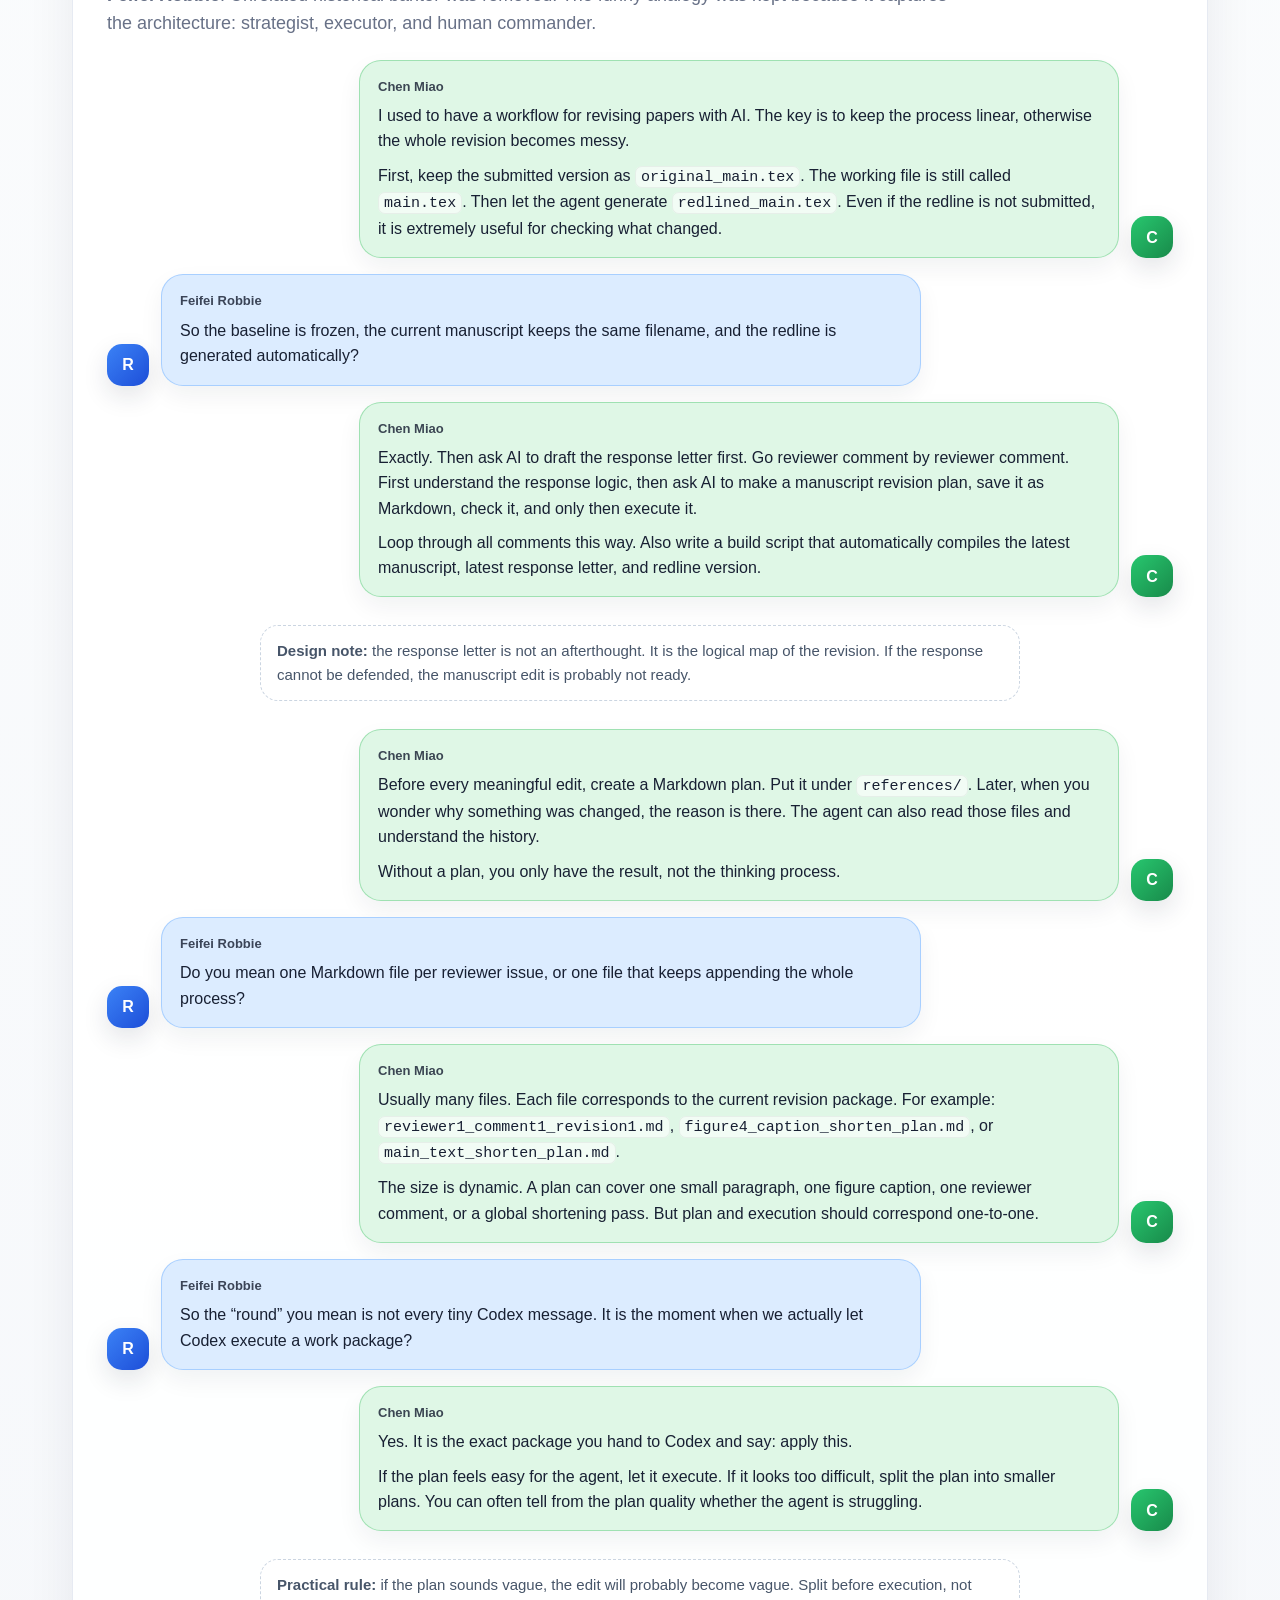
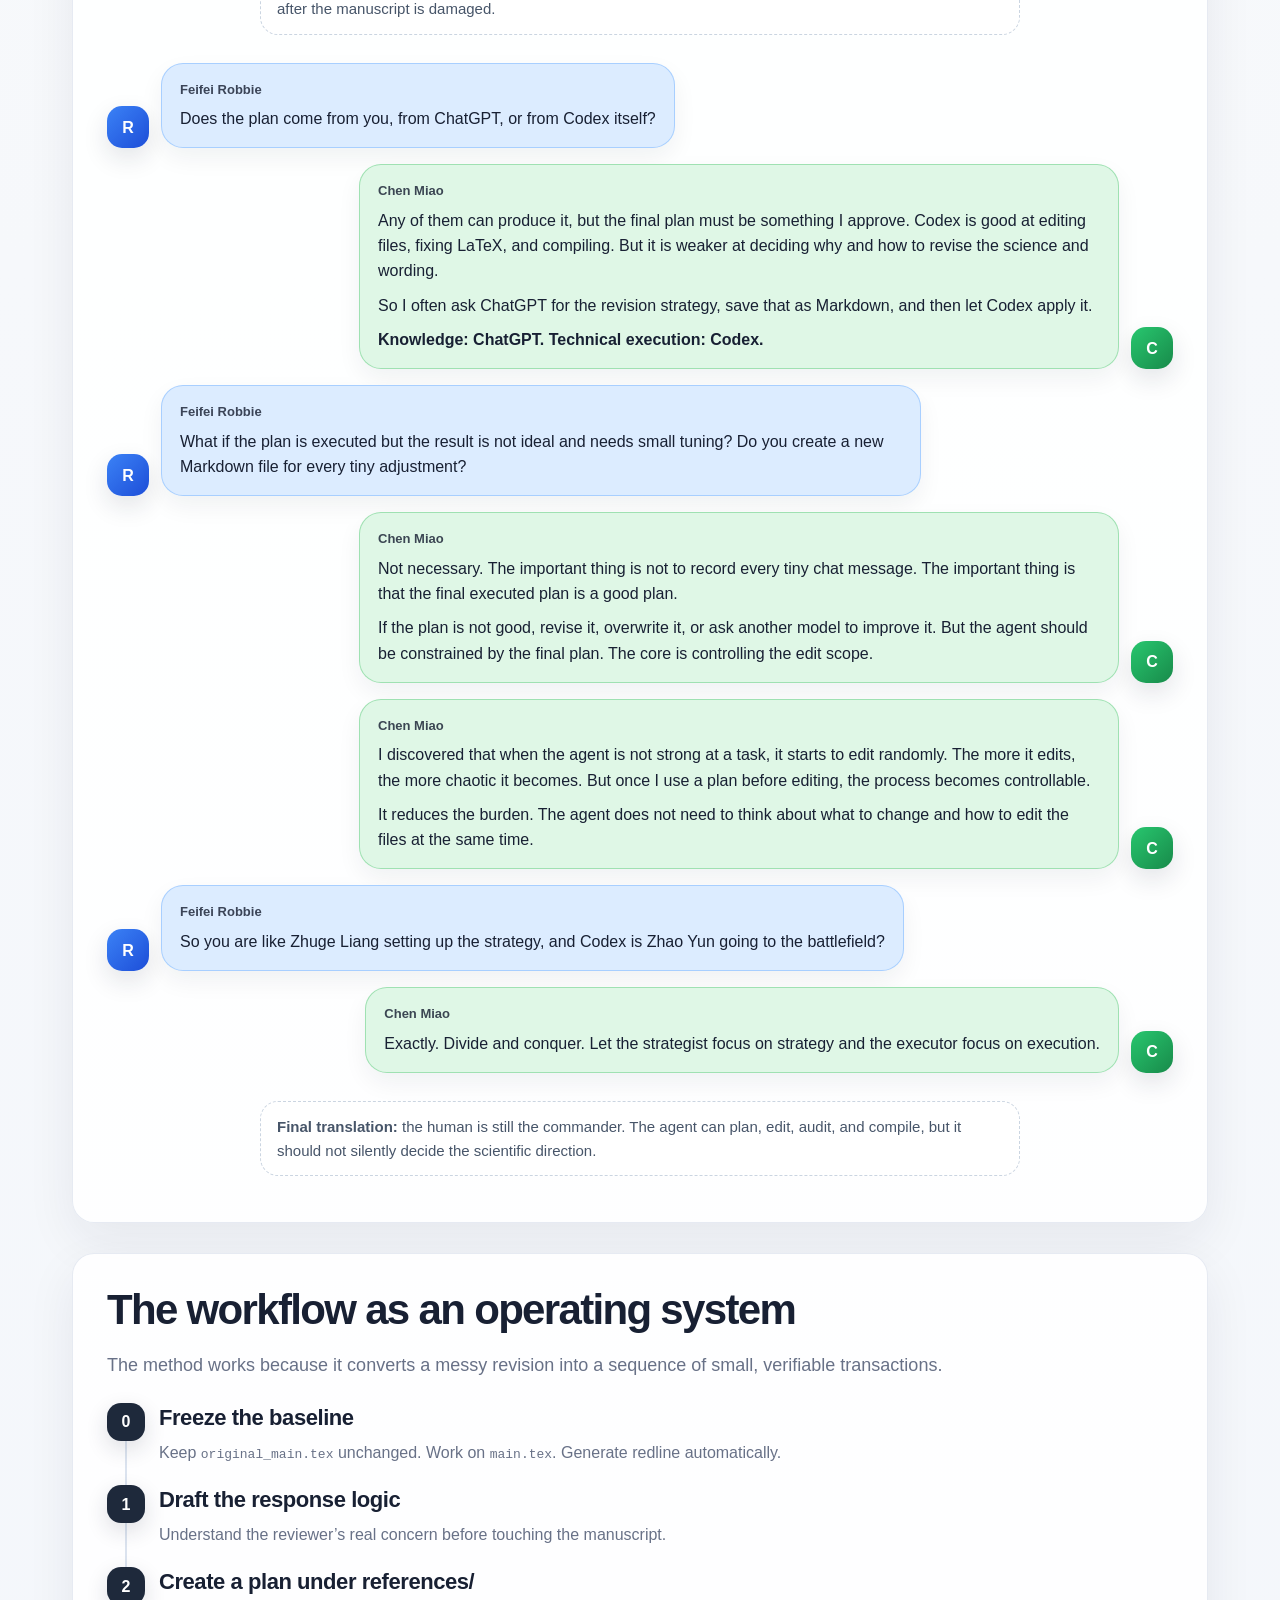
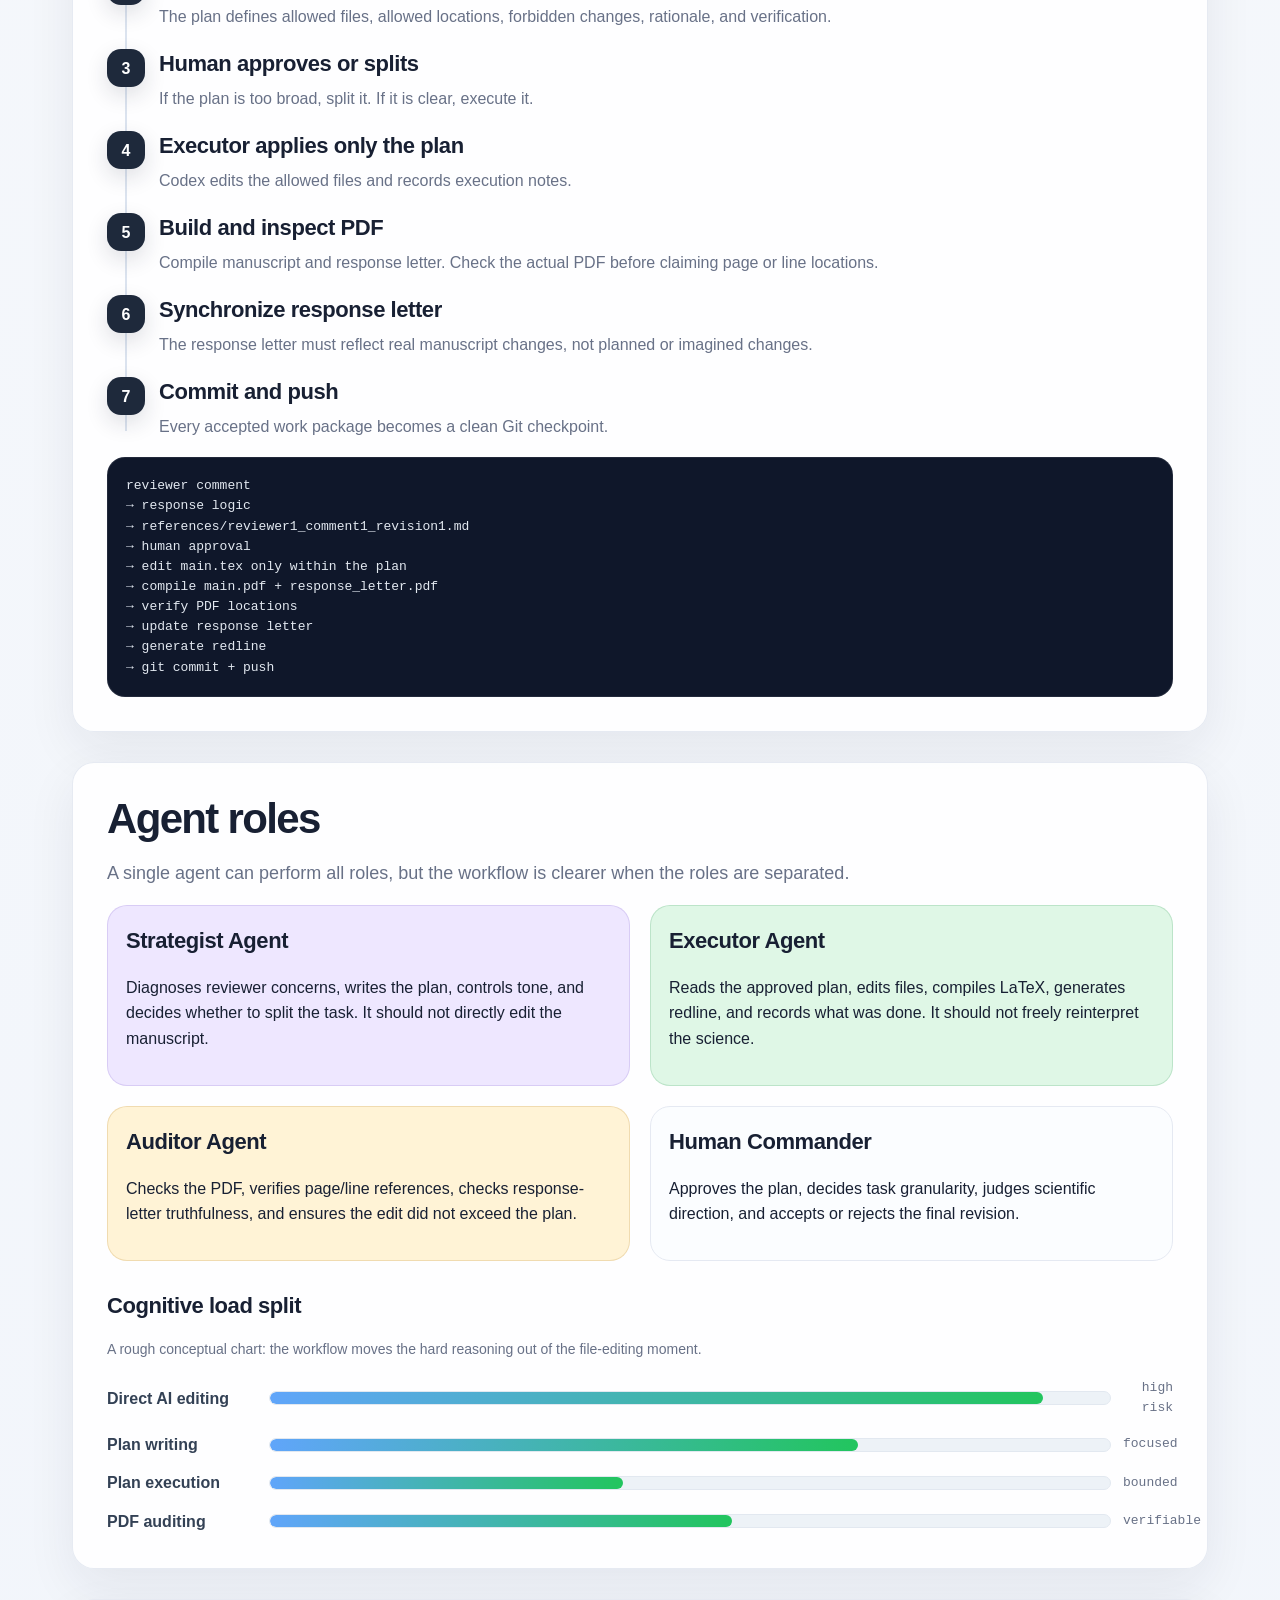
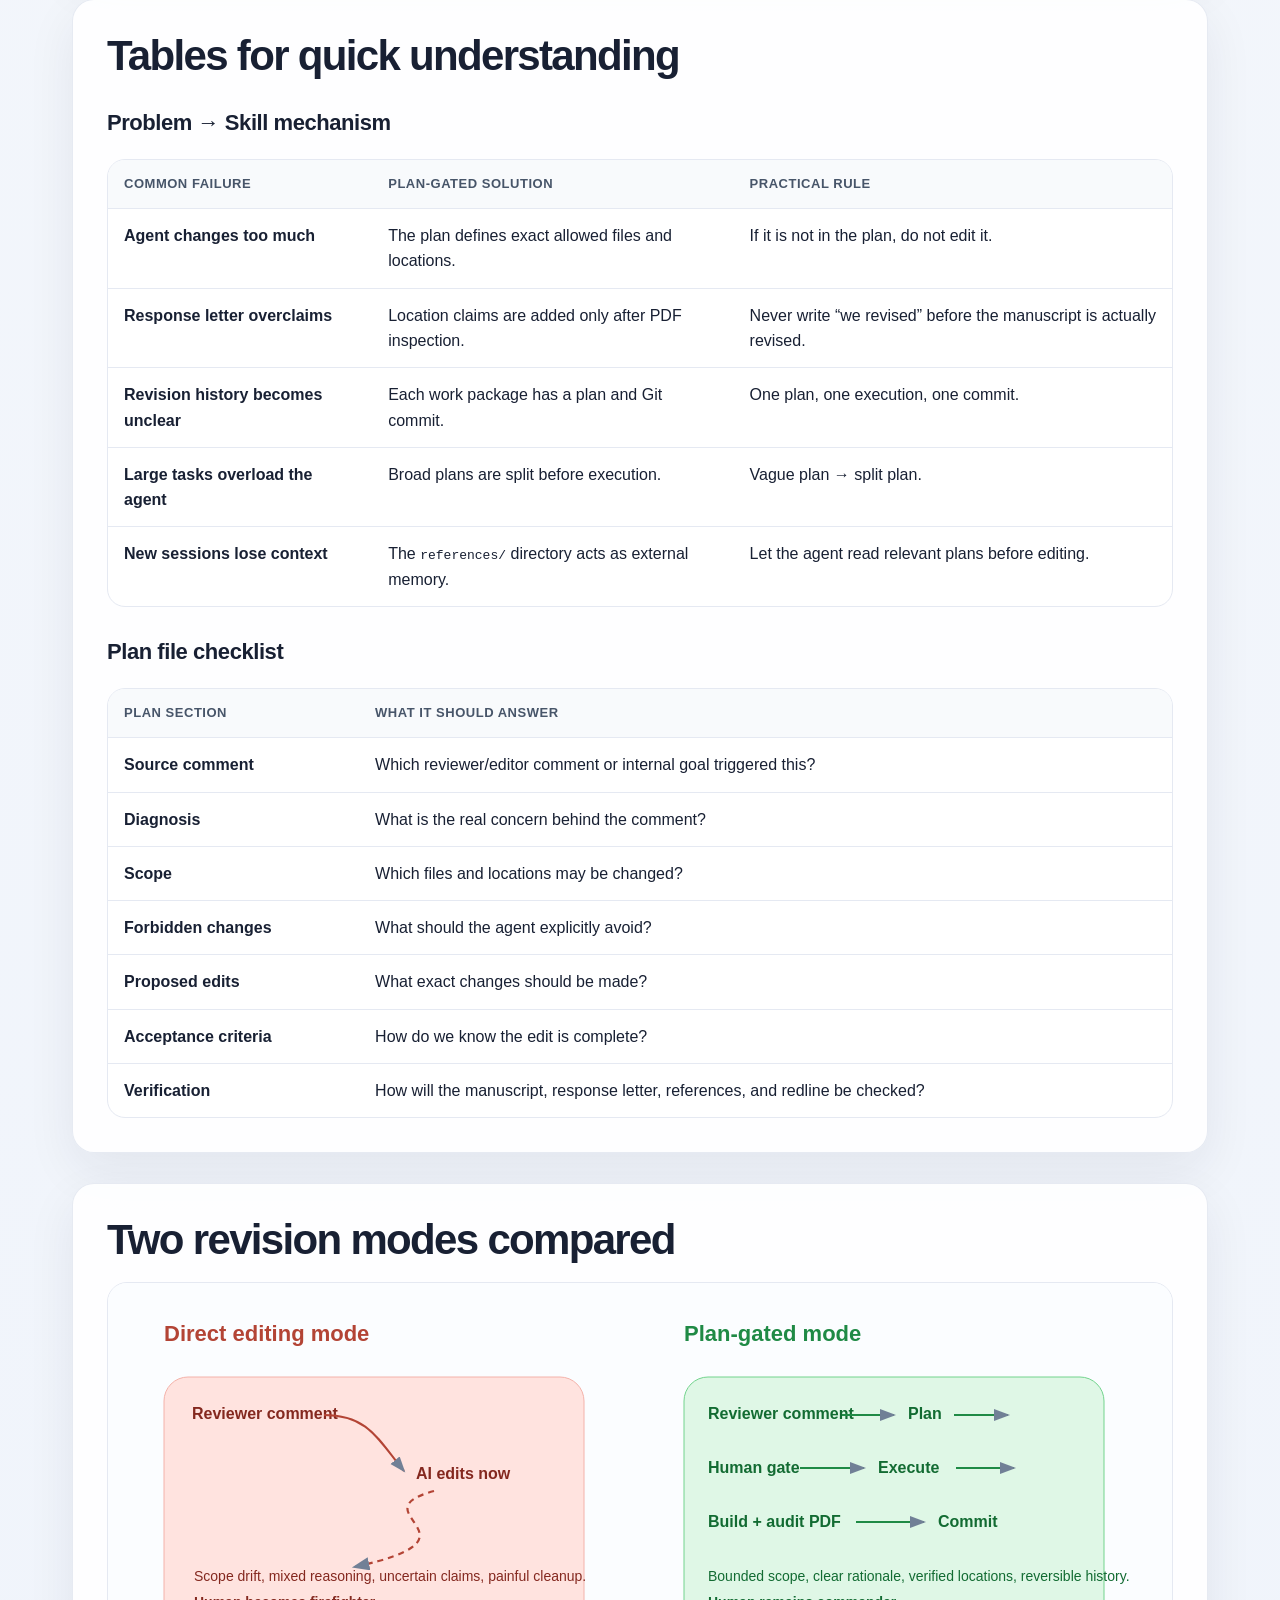
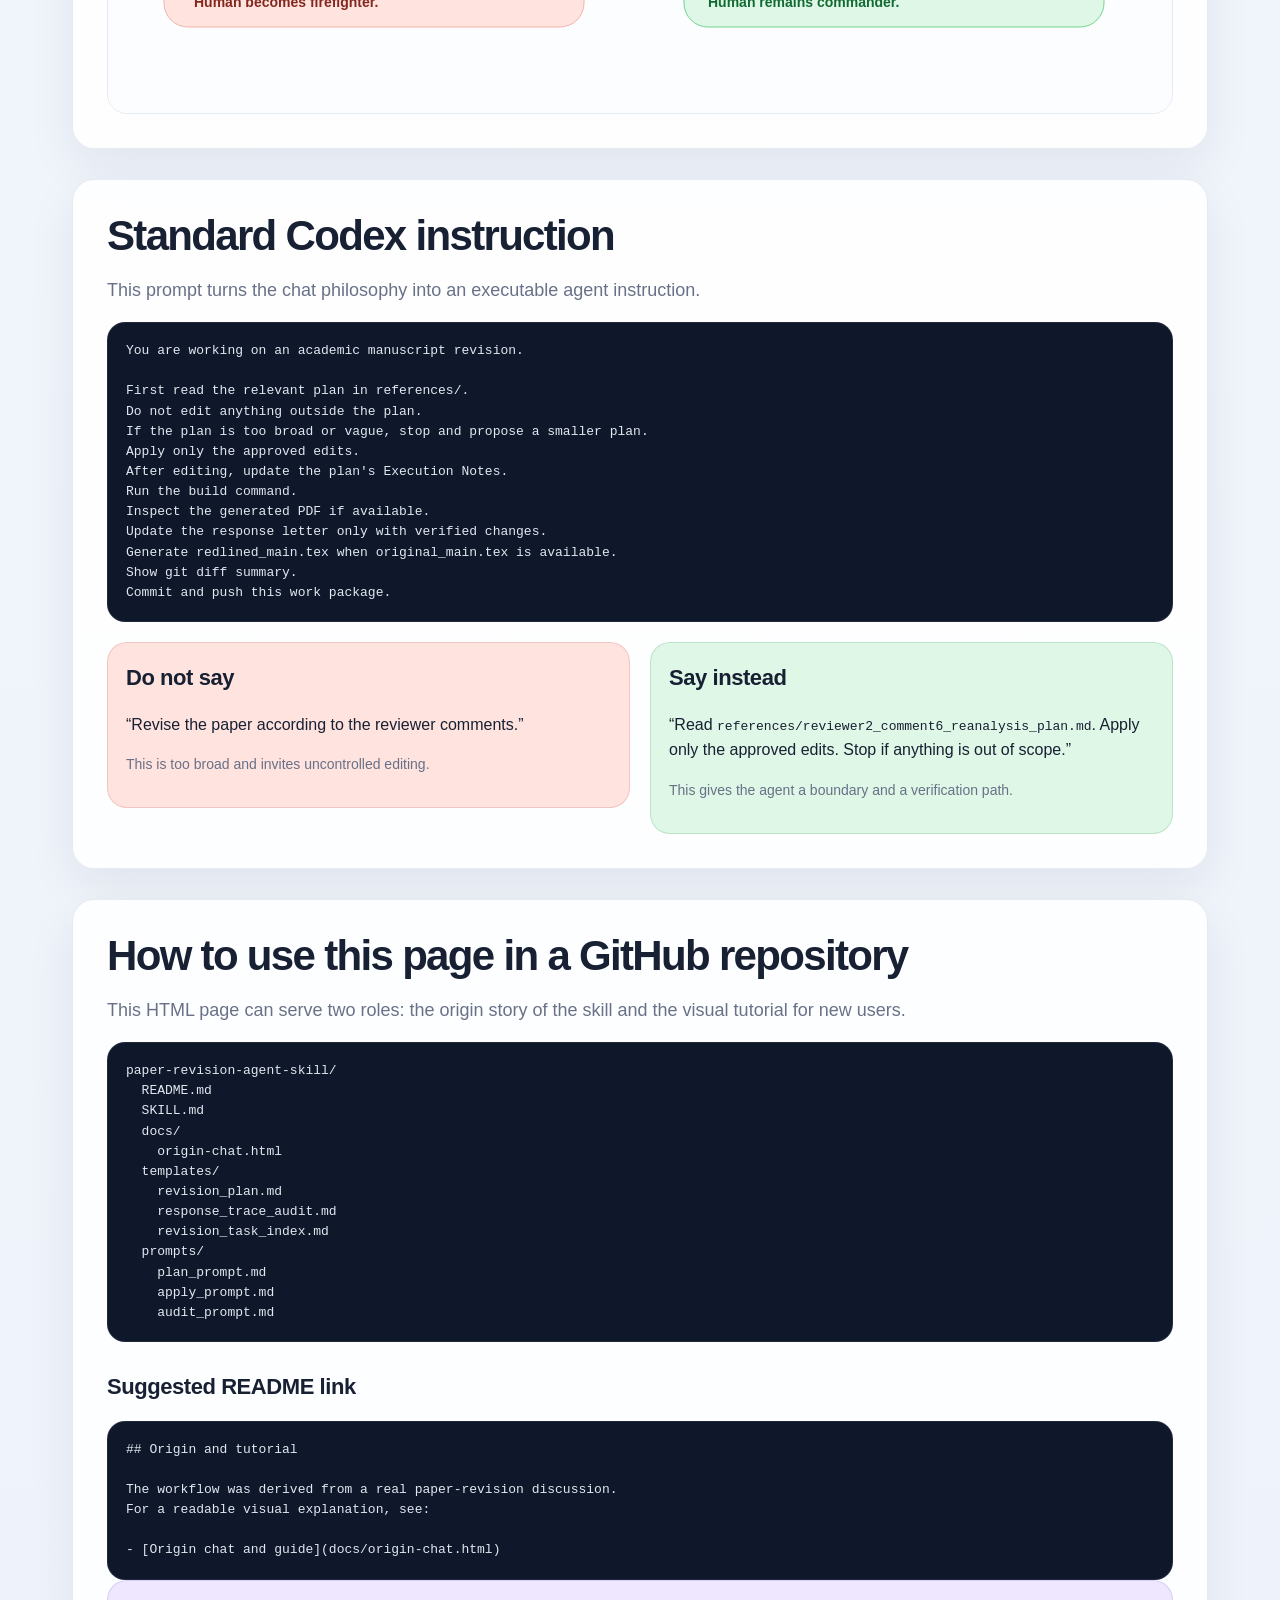
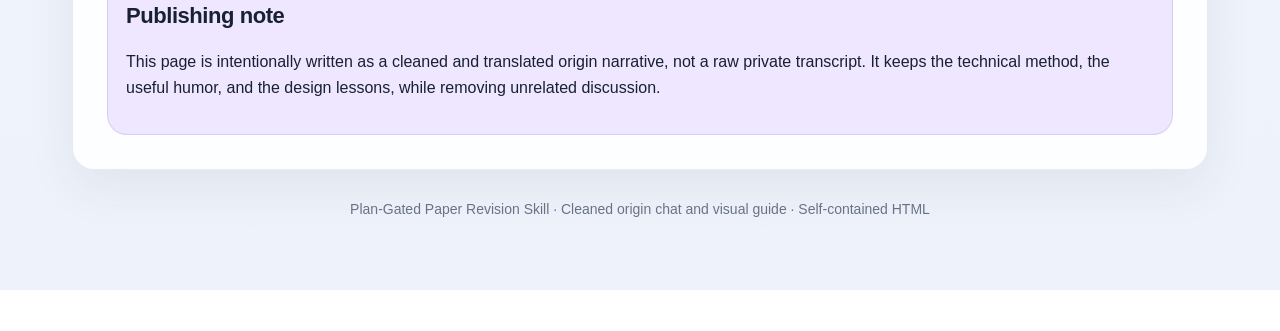
==== commit 4f04255d: "Fix workflow arrow and translation status" ====
--- a/docs/origin-chat-downloaded-package.html
+++ b/docs/origin-chat-downloaded-package.html
@@ -482,9 +482,6 @@
             <marker id="arrow" markerWidth="10" markerHeight="10" refX="7" refY="3" orient="auto" markerUnits="strokeWidth">
               <path d="M0,0 L0,6 L8,3 z" fill="#718096" />
             </marker>
-            <marker id="arrow-loop" markerWidth="10" markerHeight="10" refX="7" refY="3" orient="-90" markerUnits="strokeWidth">
-              <path d="M0,0 L0,6 L8,3 z" fill="#718096" />
-            </marker>
             <filter id="softShadow" x="-20%" y="-20%" width="140%" height="140%">
               <feDropShadow dx="0" dy="7" stdDeviation="8" flood-color="#19213a" flood-opacity="0.12"/>
             </filter>
@@ -522,7 +519,8 @@
           <text x="871" y="132" text-anchor="middle" font-size="12" fill="#246bca">edit + build</text>
           <text x="871" y="154" text-anchor="middle" font-size="12" fill="#246bca">only in scope</text>
 
-          <path d="M872 186 C872 222 196 222 196 186" stroke="#718096" stroke-width="2" fill="none" stroke-dasharray="6 6" marker-end="url(#arrow-loop)"/>
+          <path d="M872 186 C872 222 196 222 196 186" stroke="#718096" stroke-width="2" fill="none" stroke-dasharray="6 6"/>
+          <path d="M196 184 L189 198 L203 198 Z" fill="#718096"/>
           <text x="531" y="242" text-anchor="middle" font-size="13" fill="#64748b">If the task is too broad: split it into a smaller plan, then loop again.</text>
 
           <rect x="466" y="12" width="160" height="42" rx="16" fill="#0f172a" opacity=".96"/>
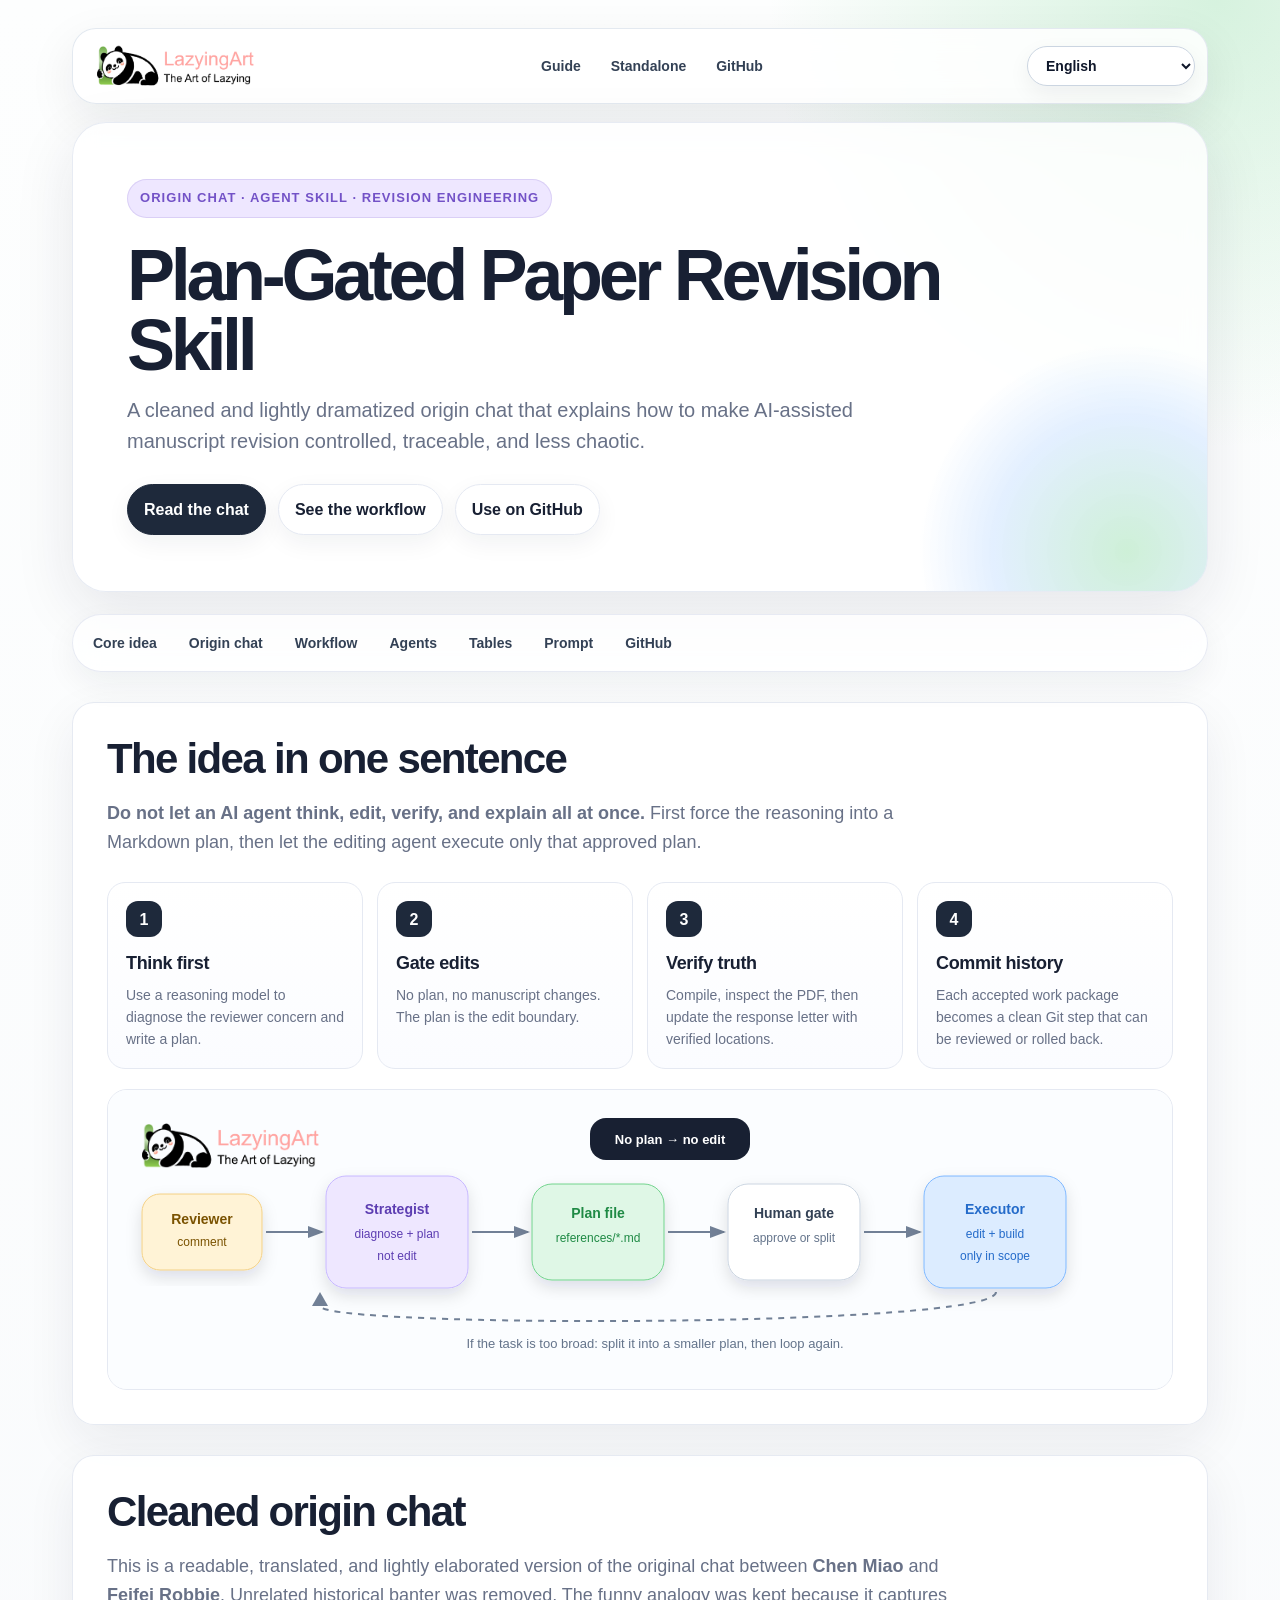
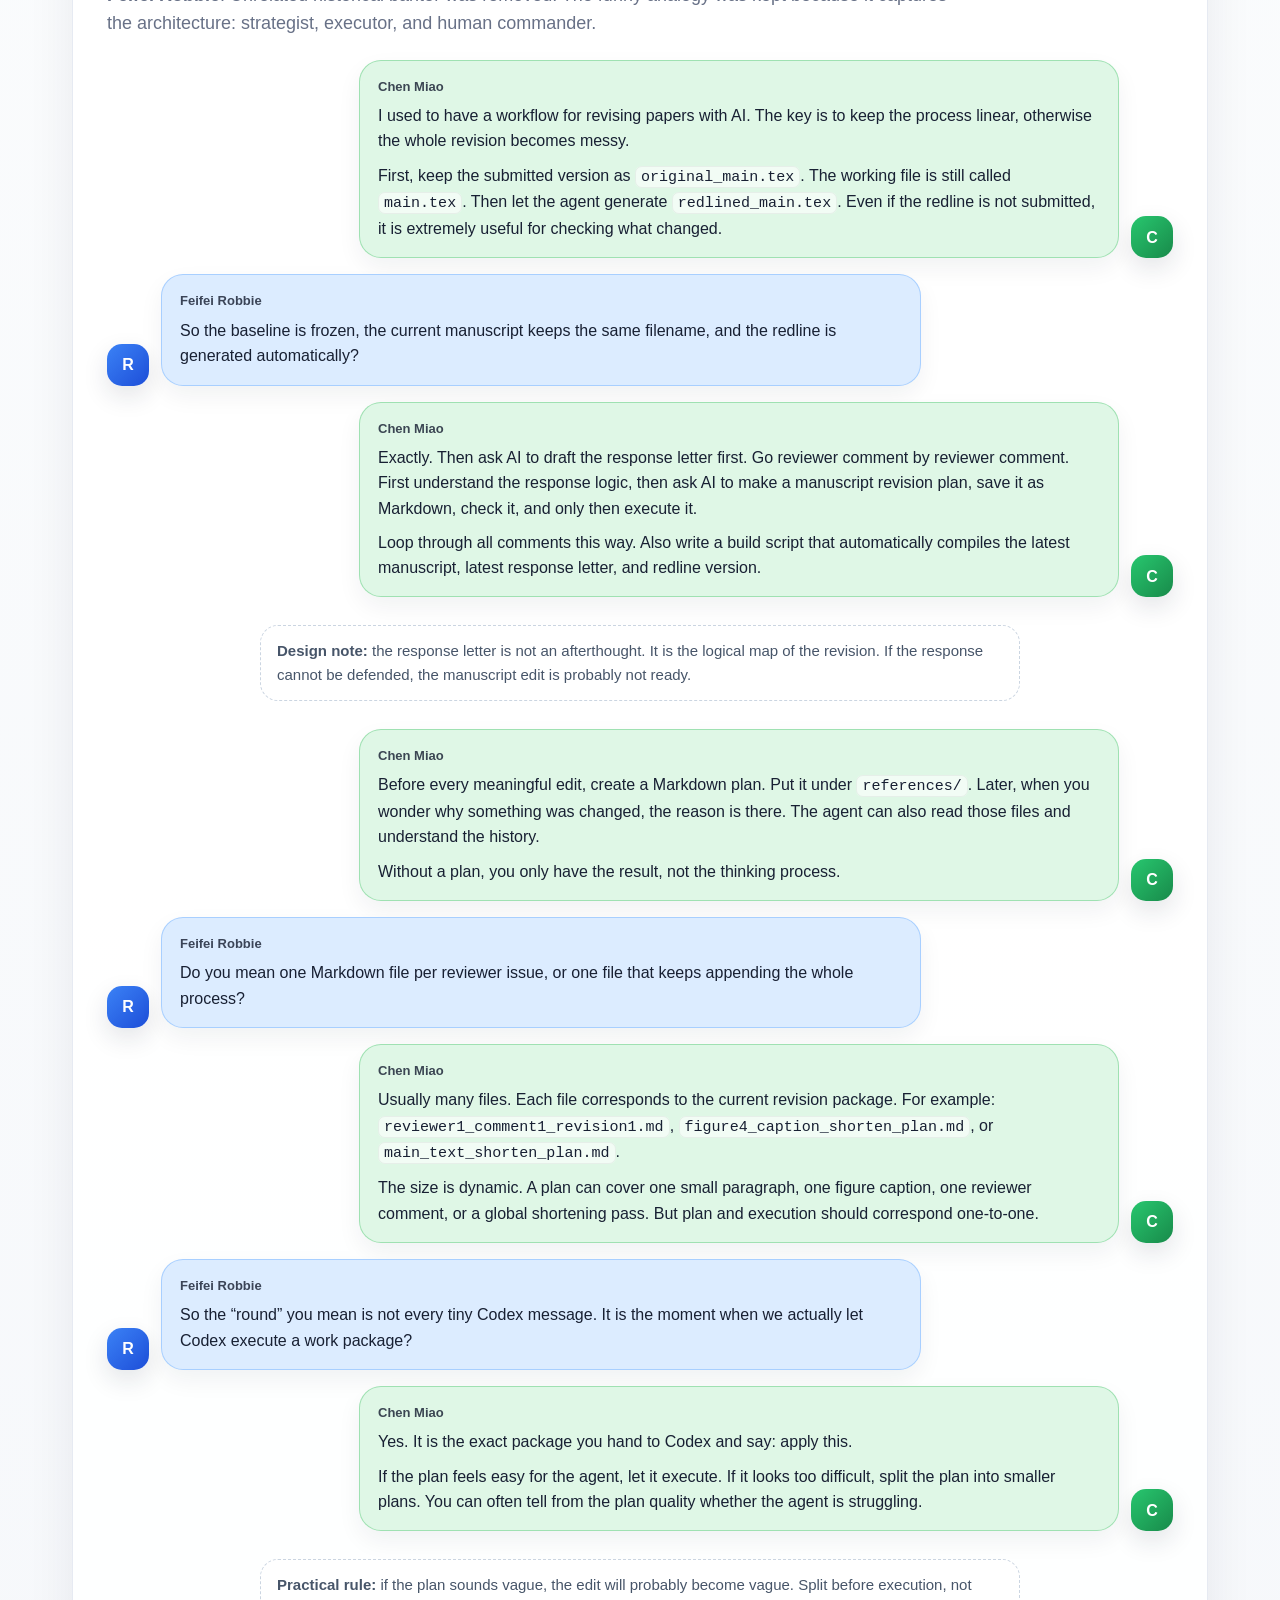
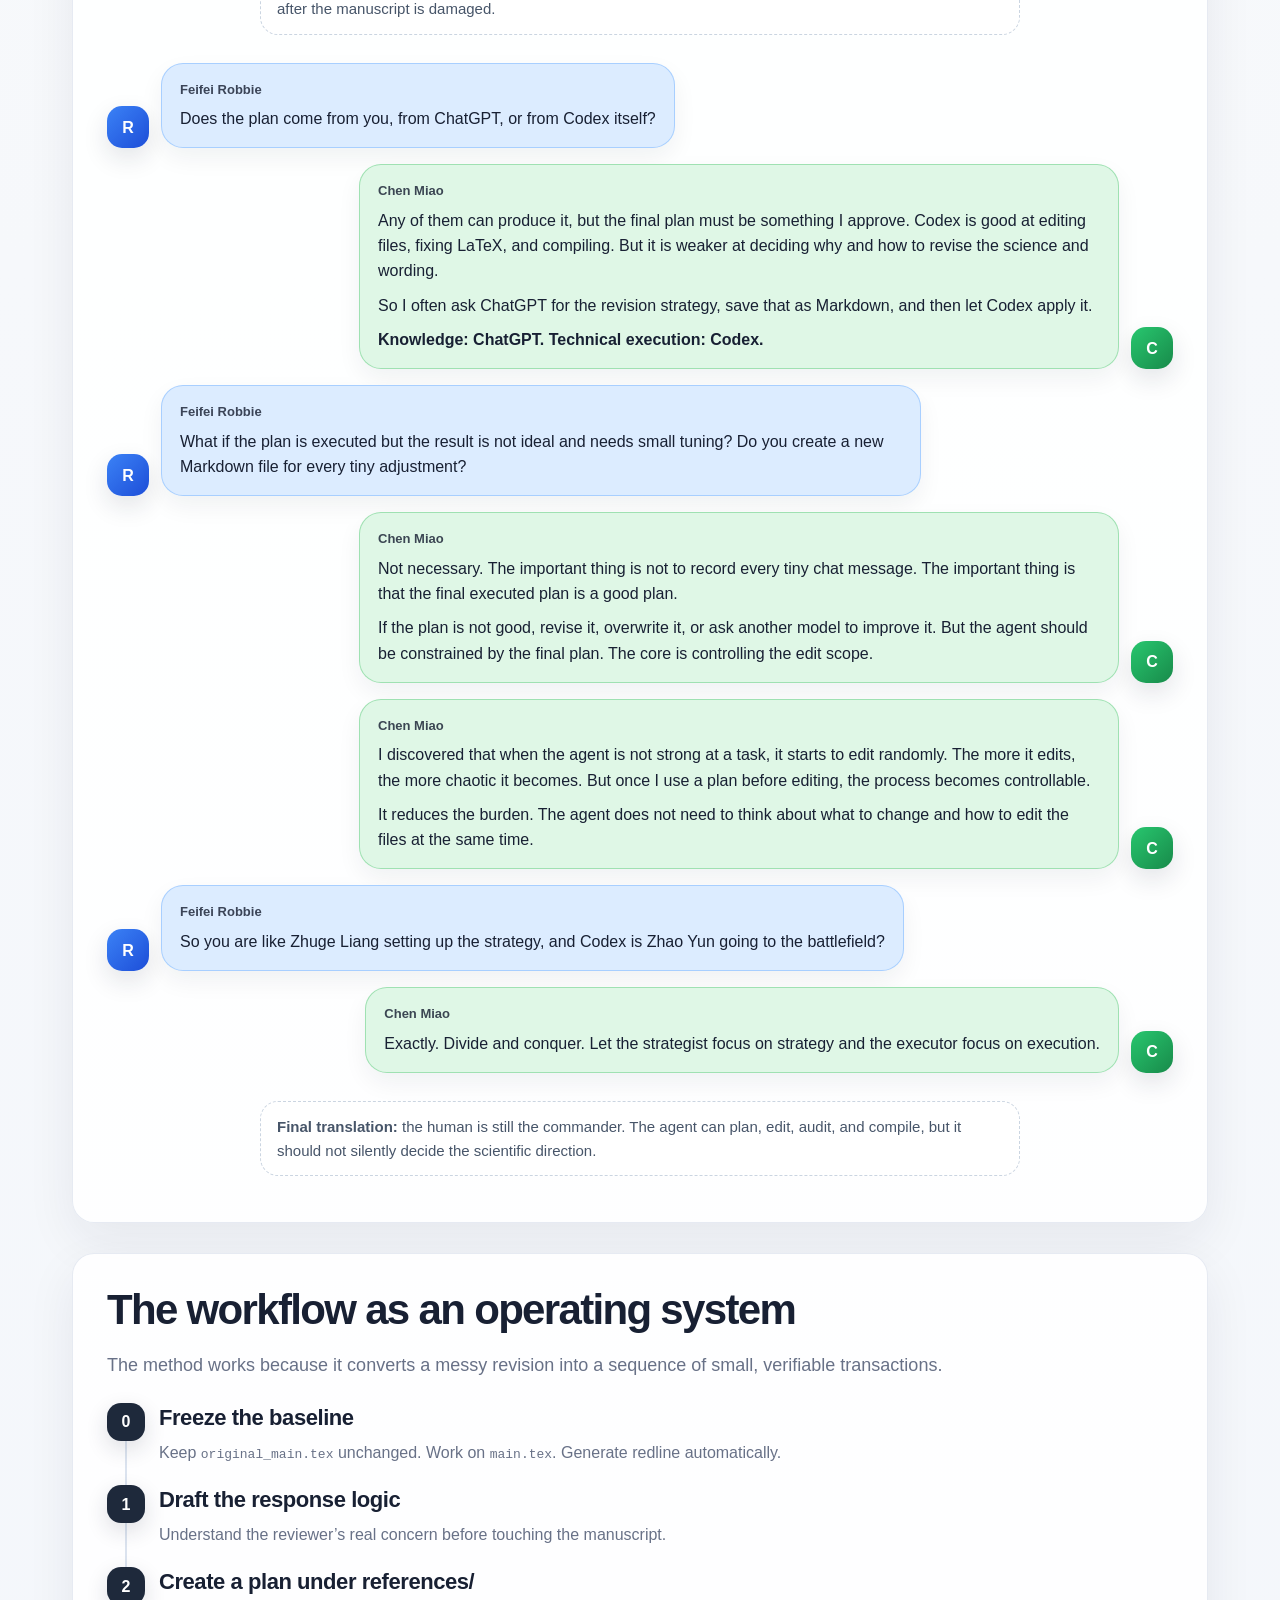
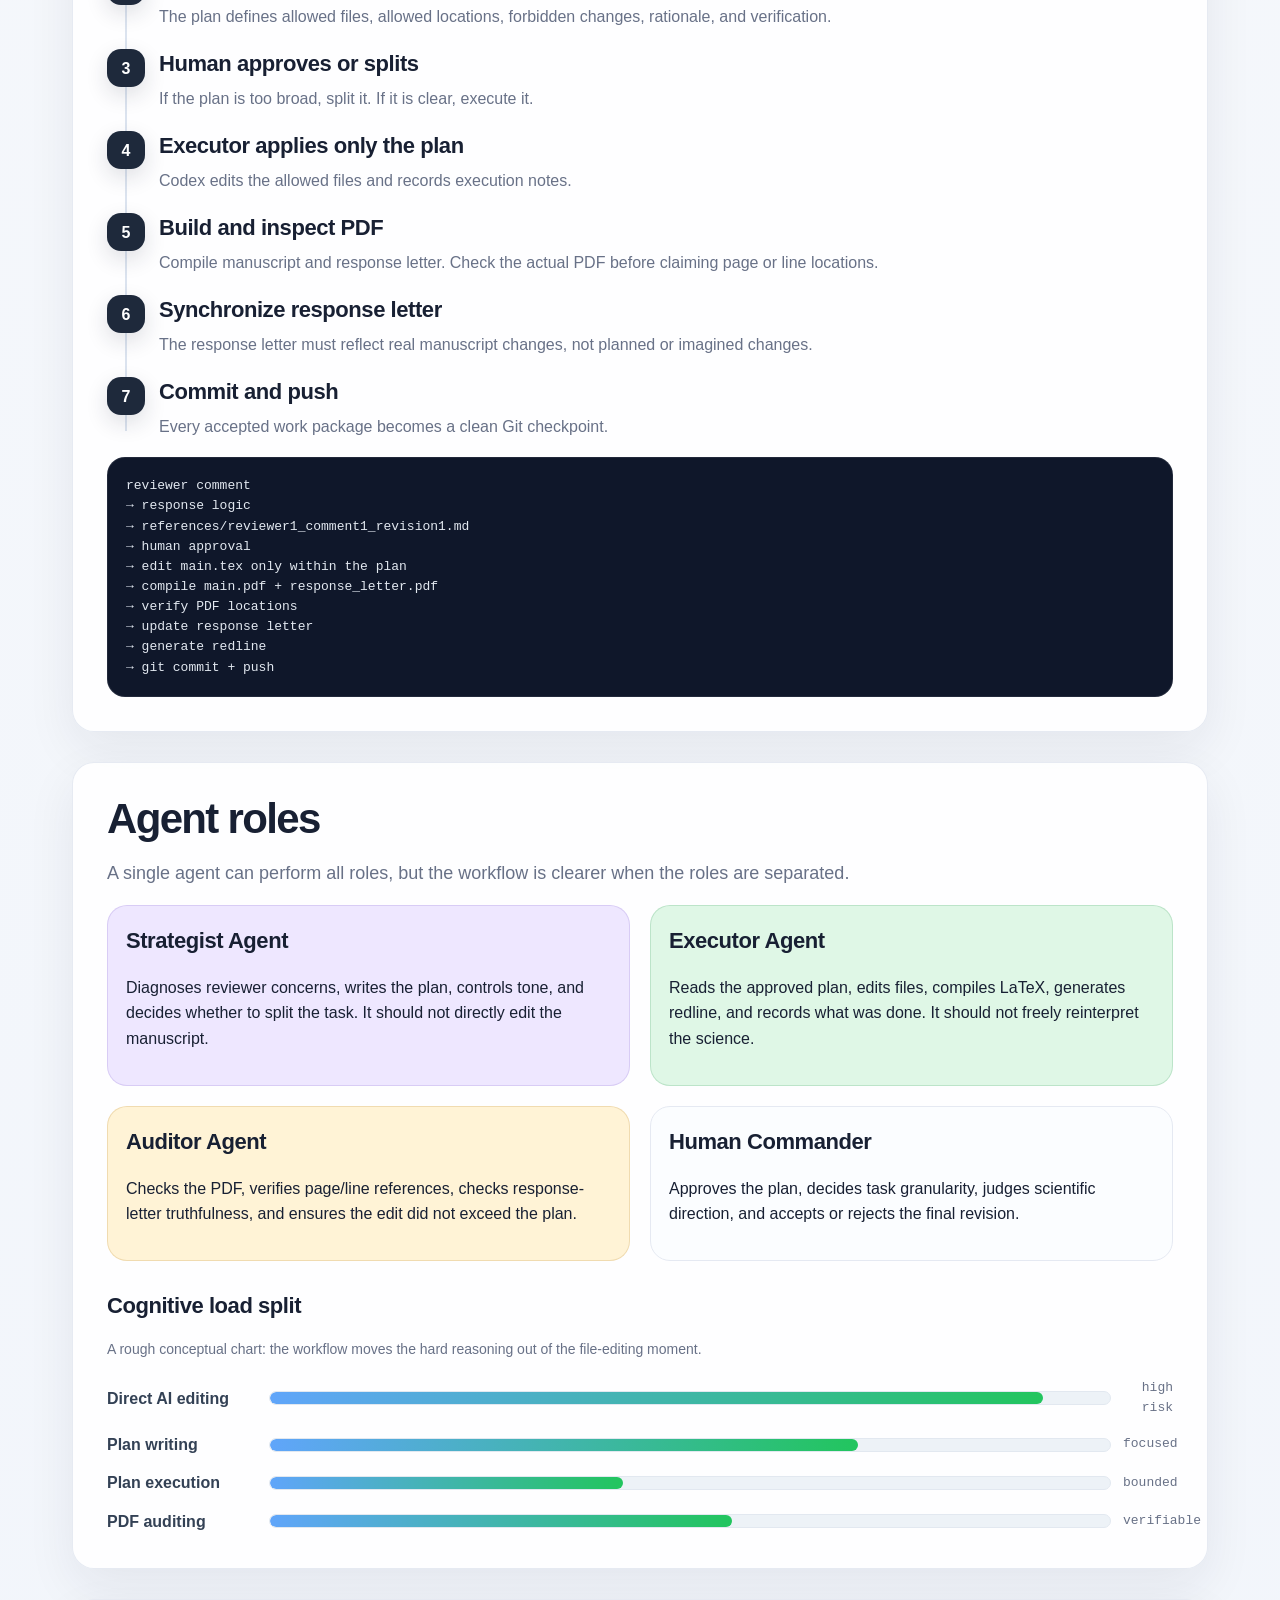
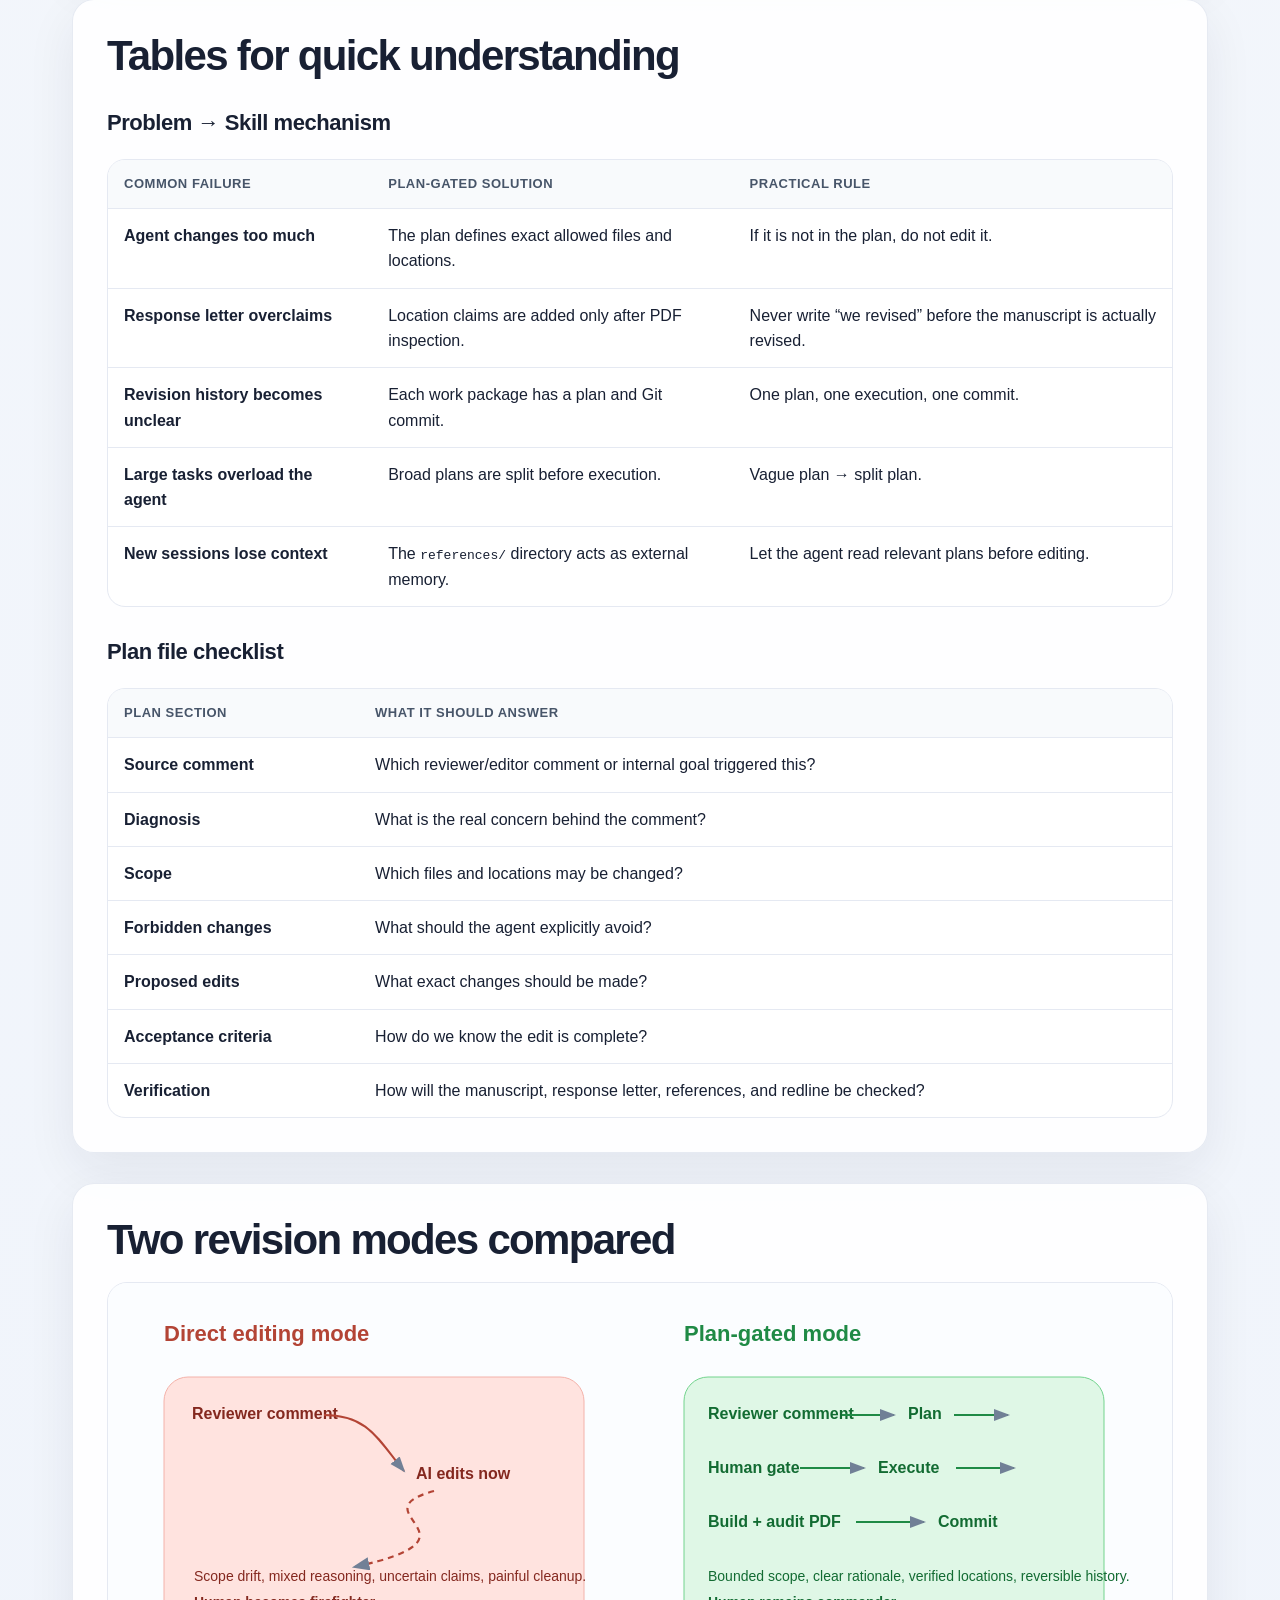
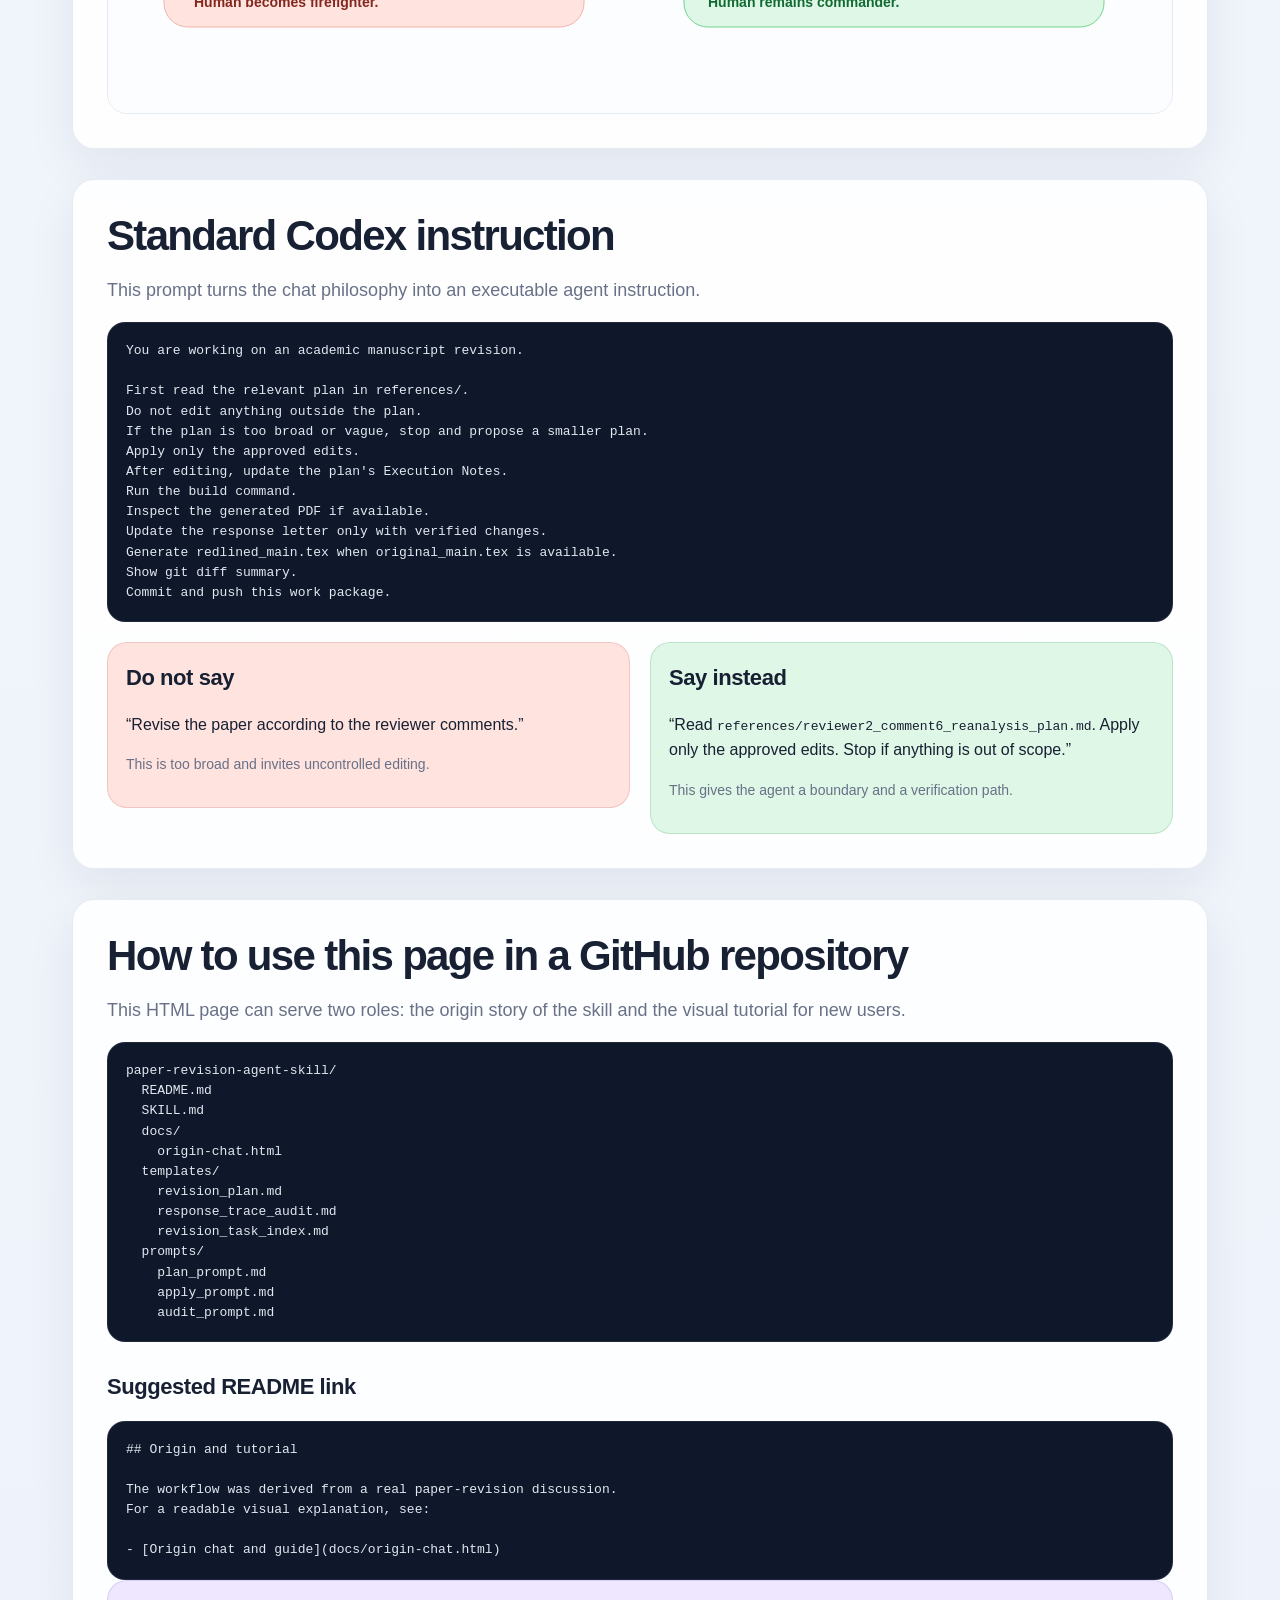
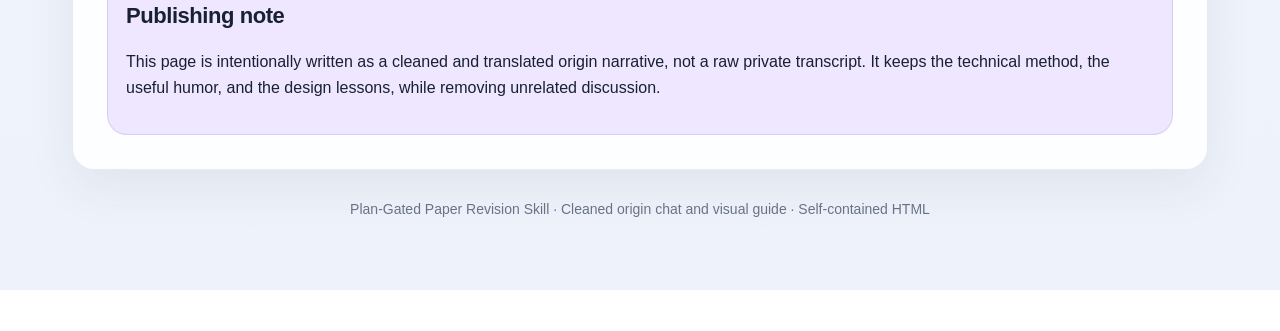
==== commit 4fbcc903: "Align workflow loop arrowhead" ====
--- a/docs/origin-chat-downloaded-package.html
+++ b/docs/origin-chat-downloaded-package.html
@@ -519,8 +519,8 @@
           <text x="871" y="132" text-anchor="middle" font-size="12" fill="#246bca">edit + build</text>
           <text x="871" y="154" text-anchor="middle" font-size="12" fill="#246bca">only in scope</text>
 
-          <path d="M872 186 C872 222 196 222 196 186" stroke="#718096" stroke-width="2" fill="none" stroke-dasharray="6 6"/>
-          <path d="M196 184 L189 198 L203 198 Z" fill="#718096"/>
+          <path d="M872 186 C872 222 196 222 196 200" stroke="#718096" stroke-width="2" fill="none" stroke-dasharray="6 6"/>
+          <path d="M196 186 L188 200 L204 200 Z" fill="#718096"/>
           <text x="531" y="242" text-anchor="middle" font-size="13" fill="#64748b">If the task is too broad: split it into a smaller plan, then loop again.</text>
 
           <rect x="466" y="12" width="160" height="42" rx="16" fill="#0f172a" opacity=".96"/>
